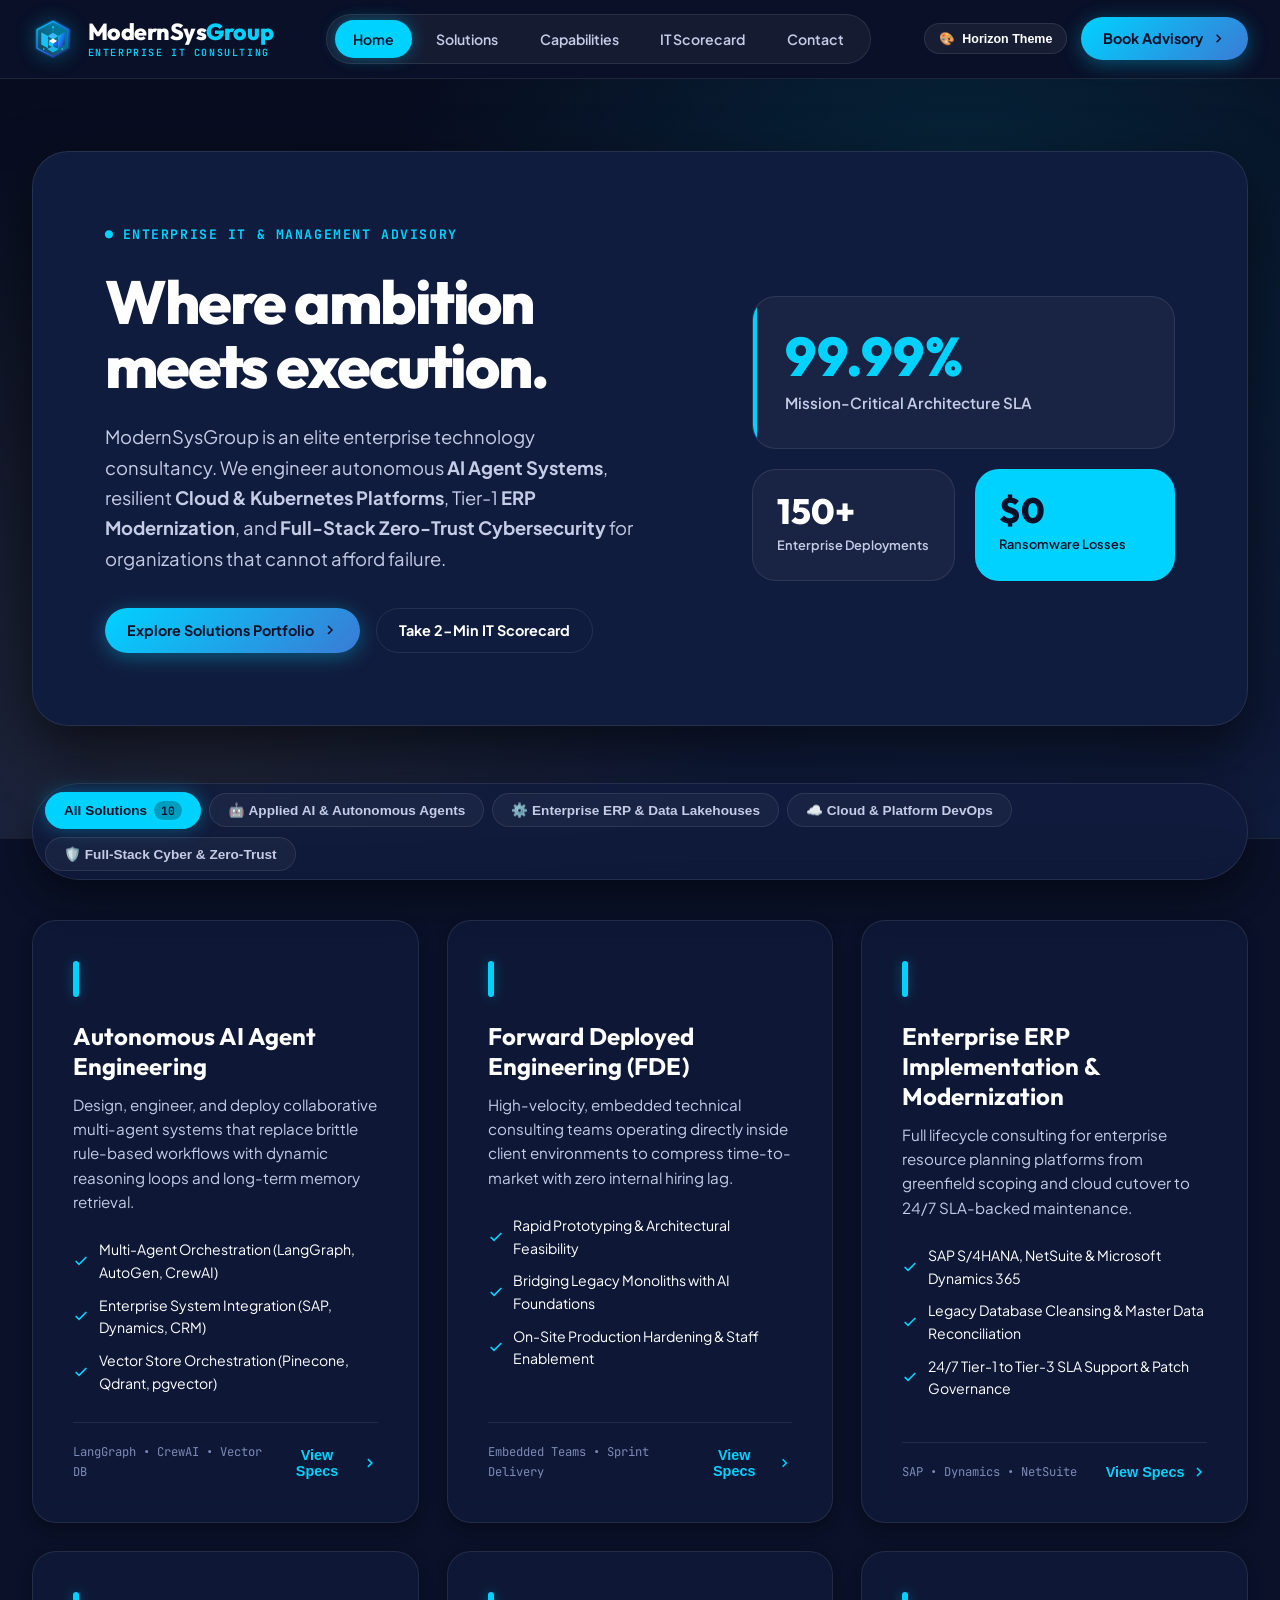
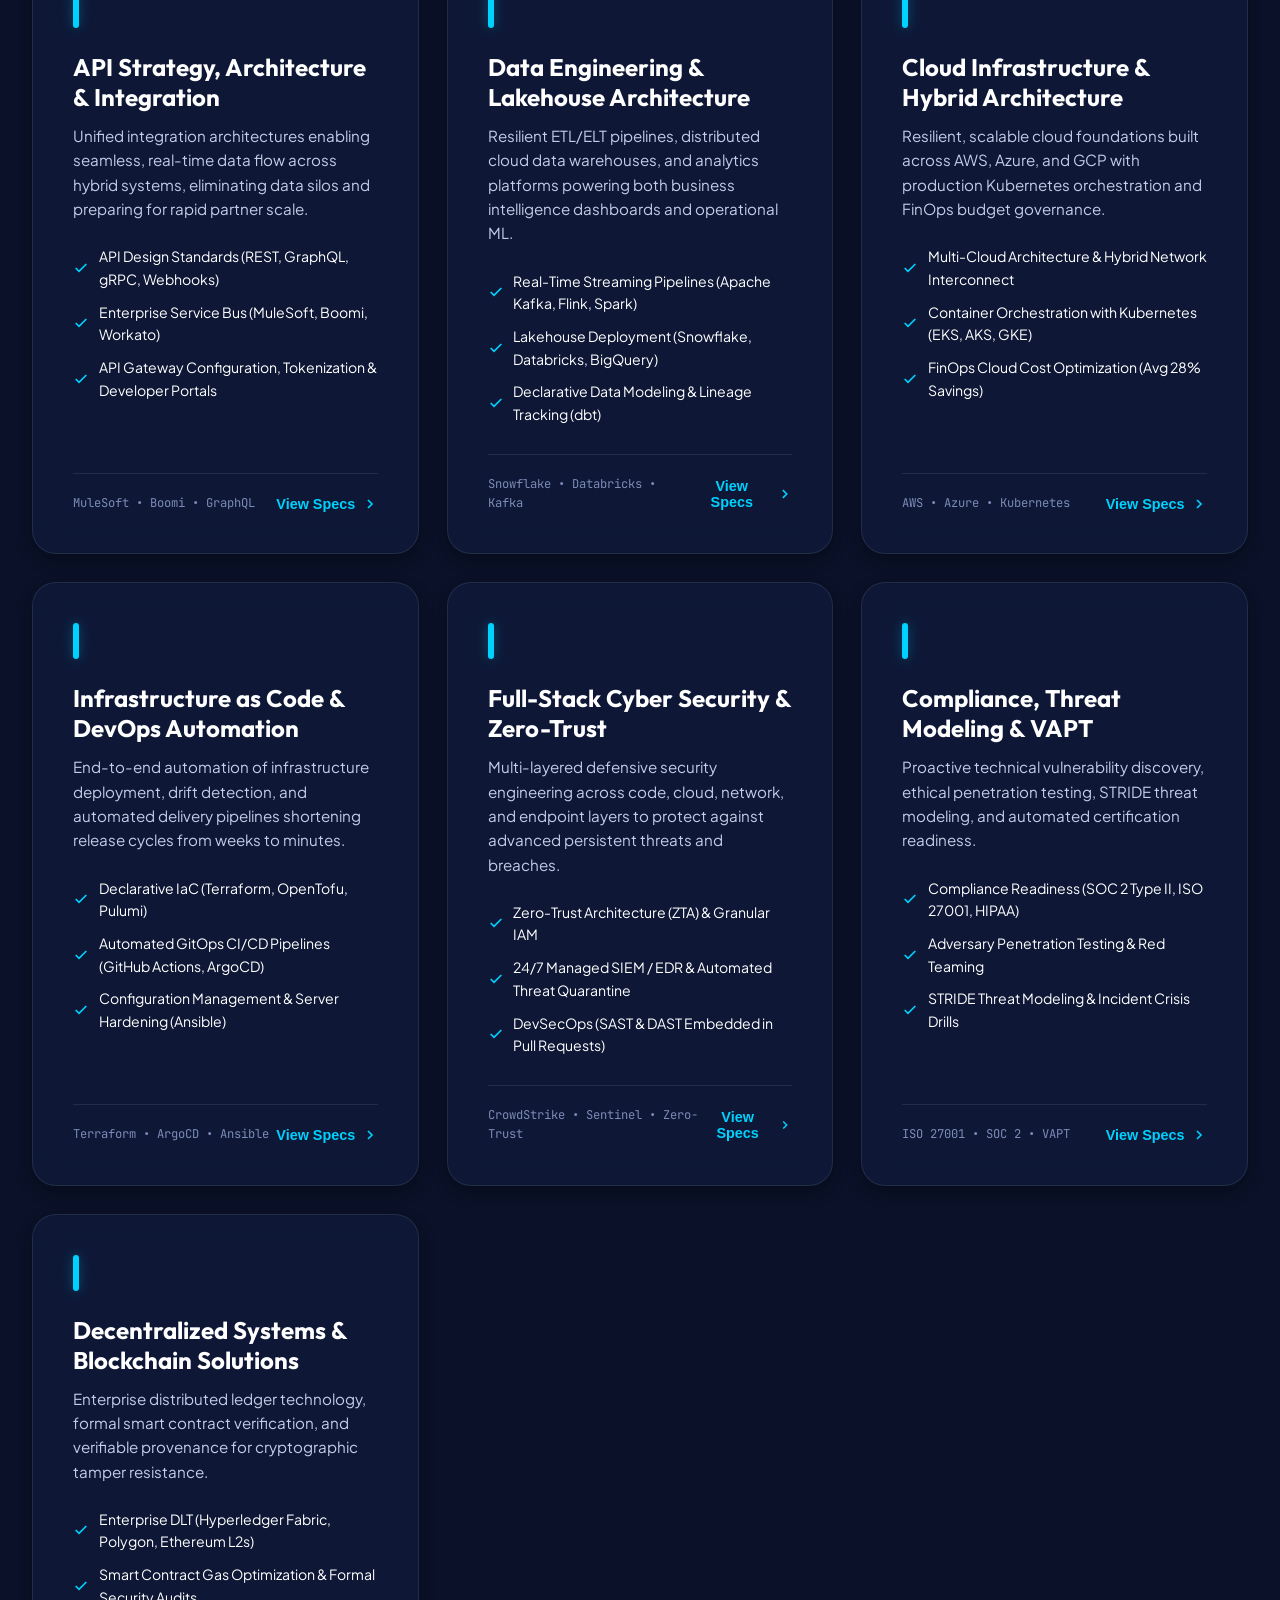
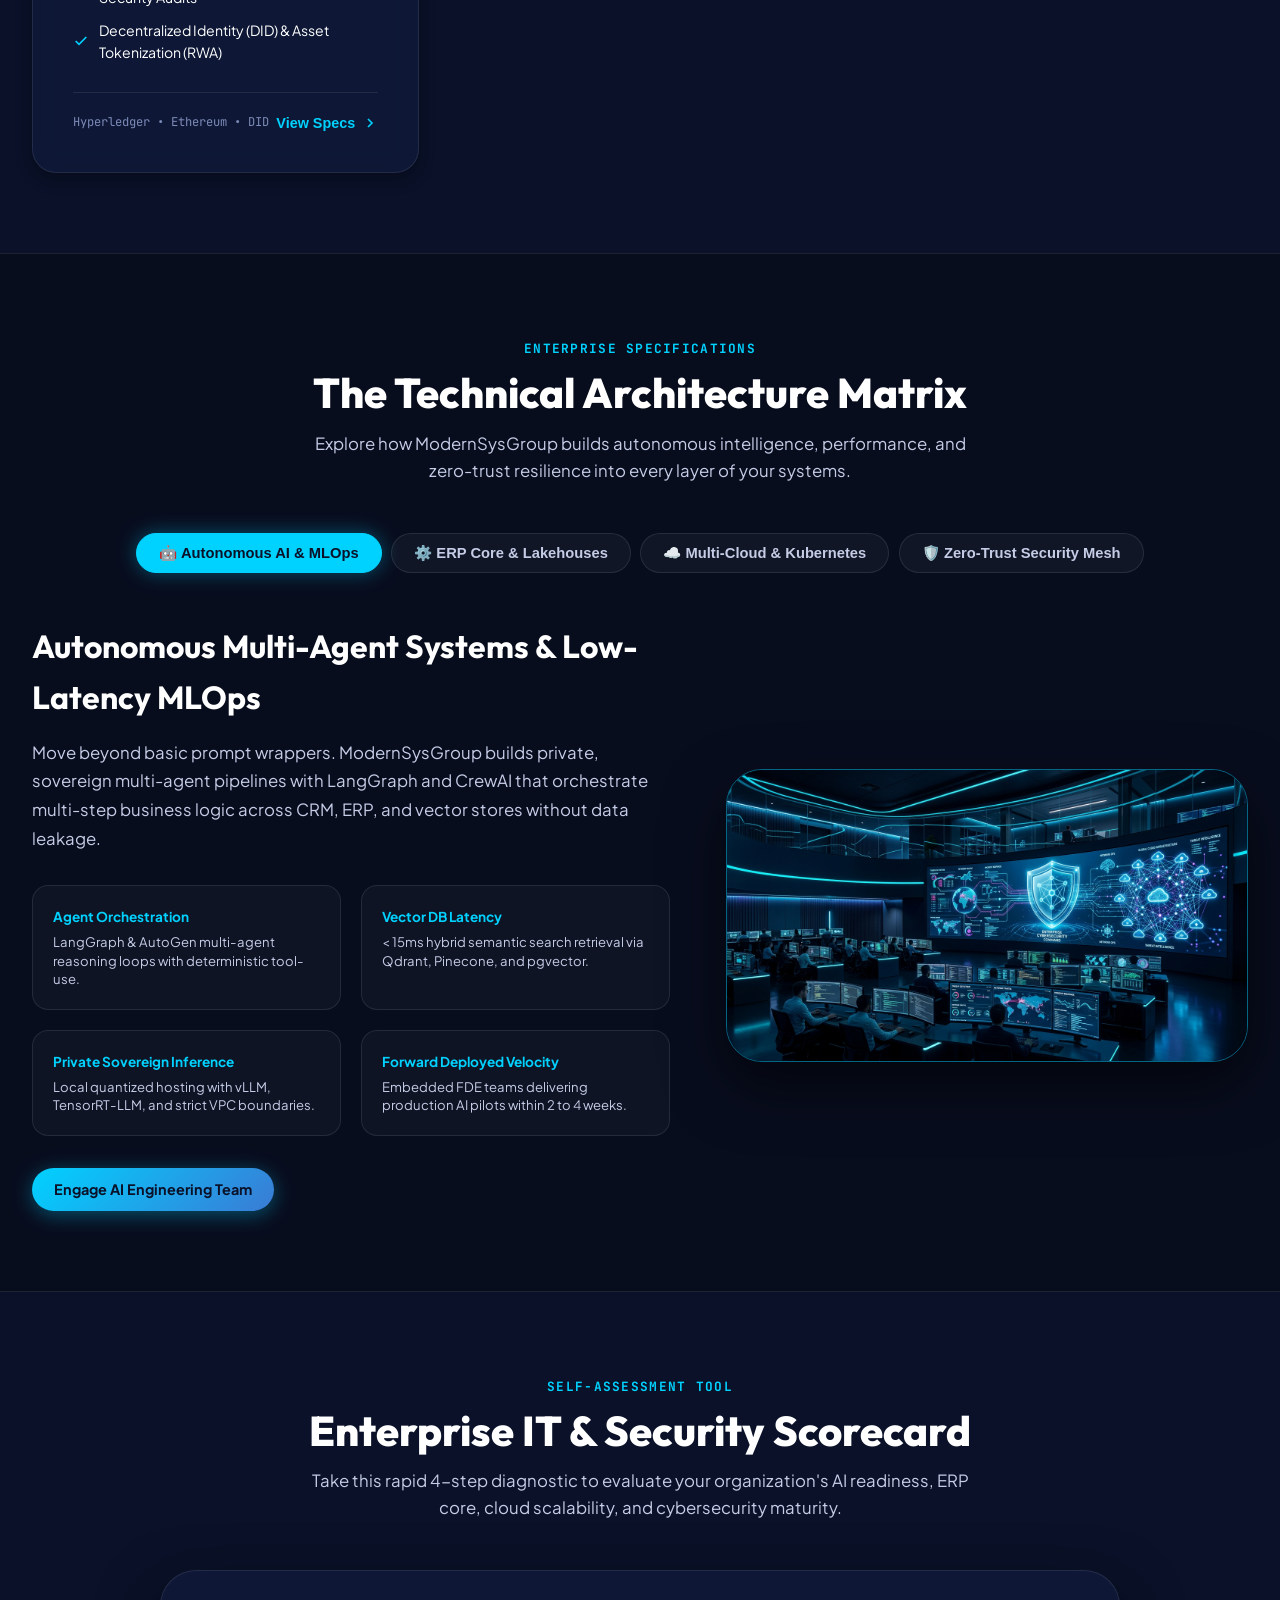
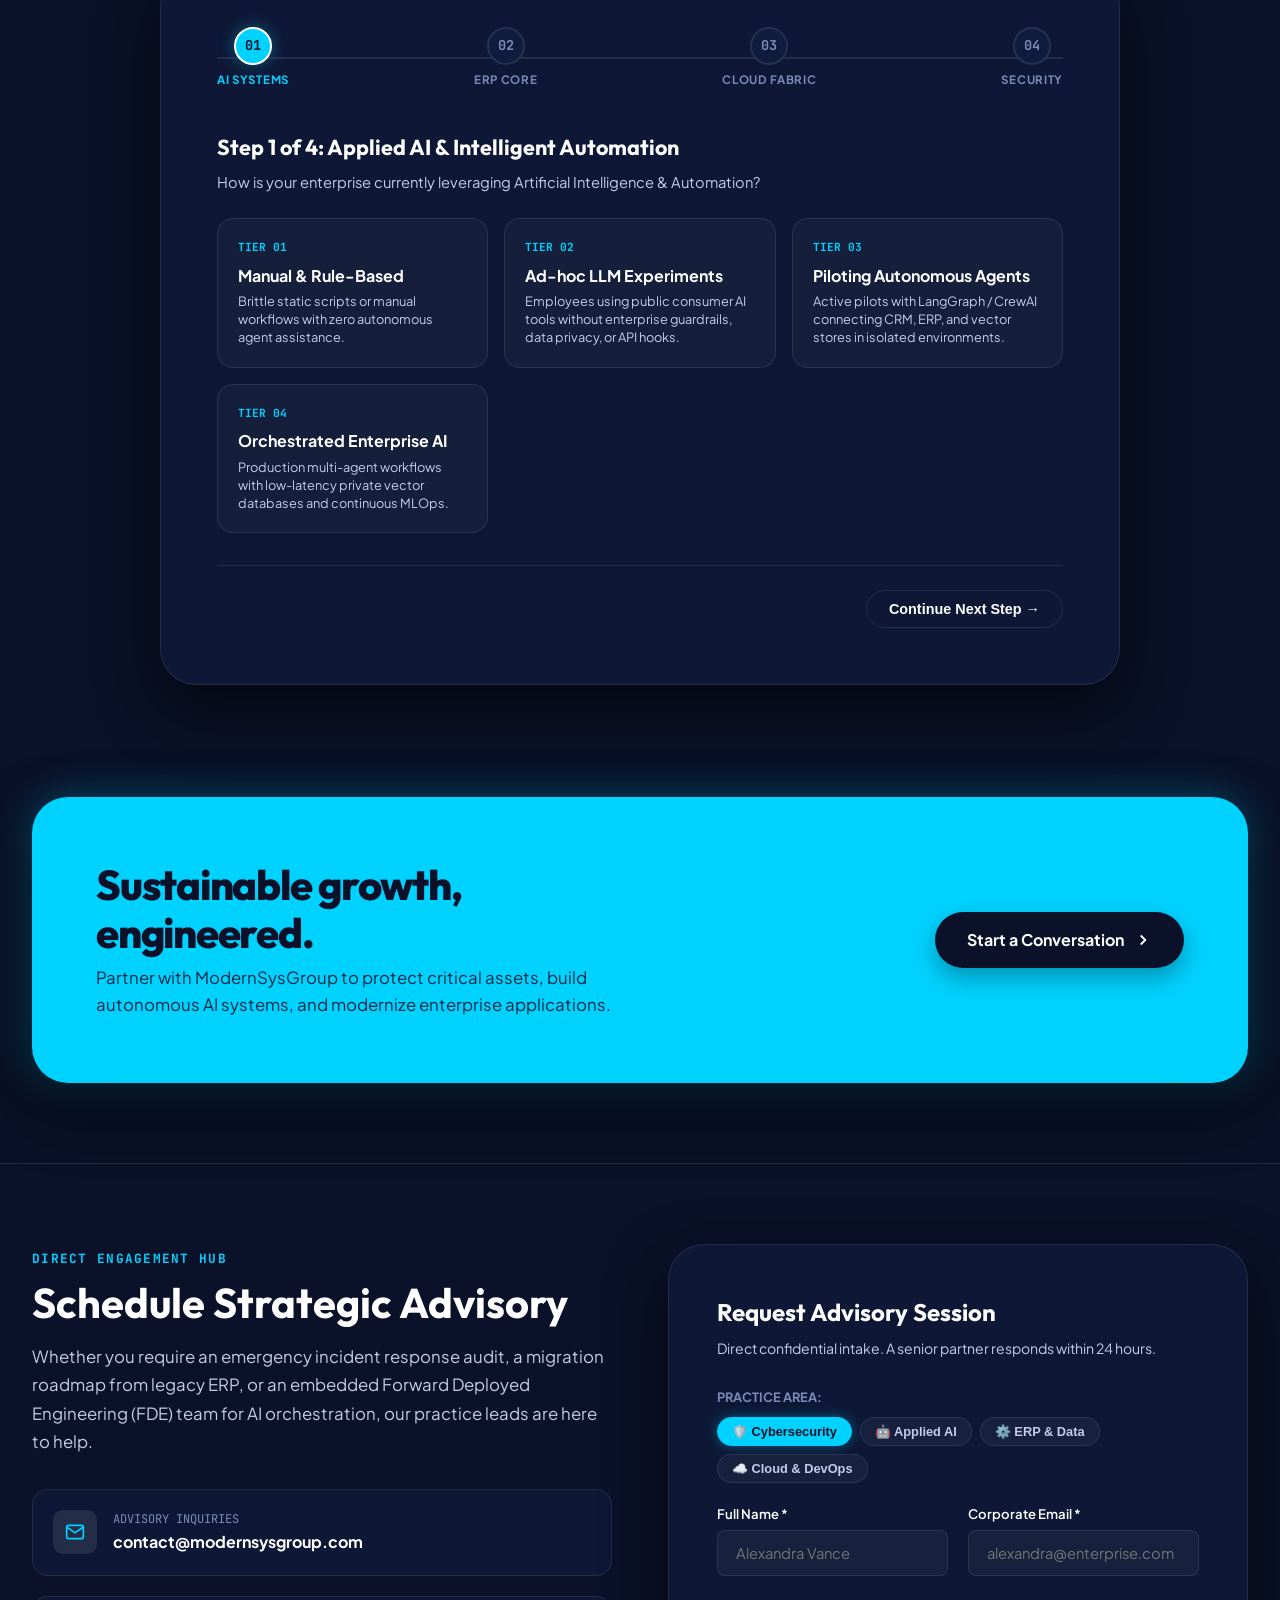
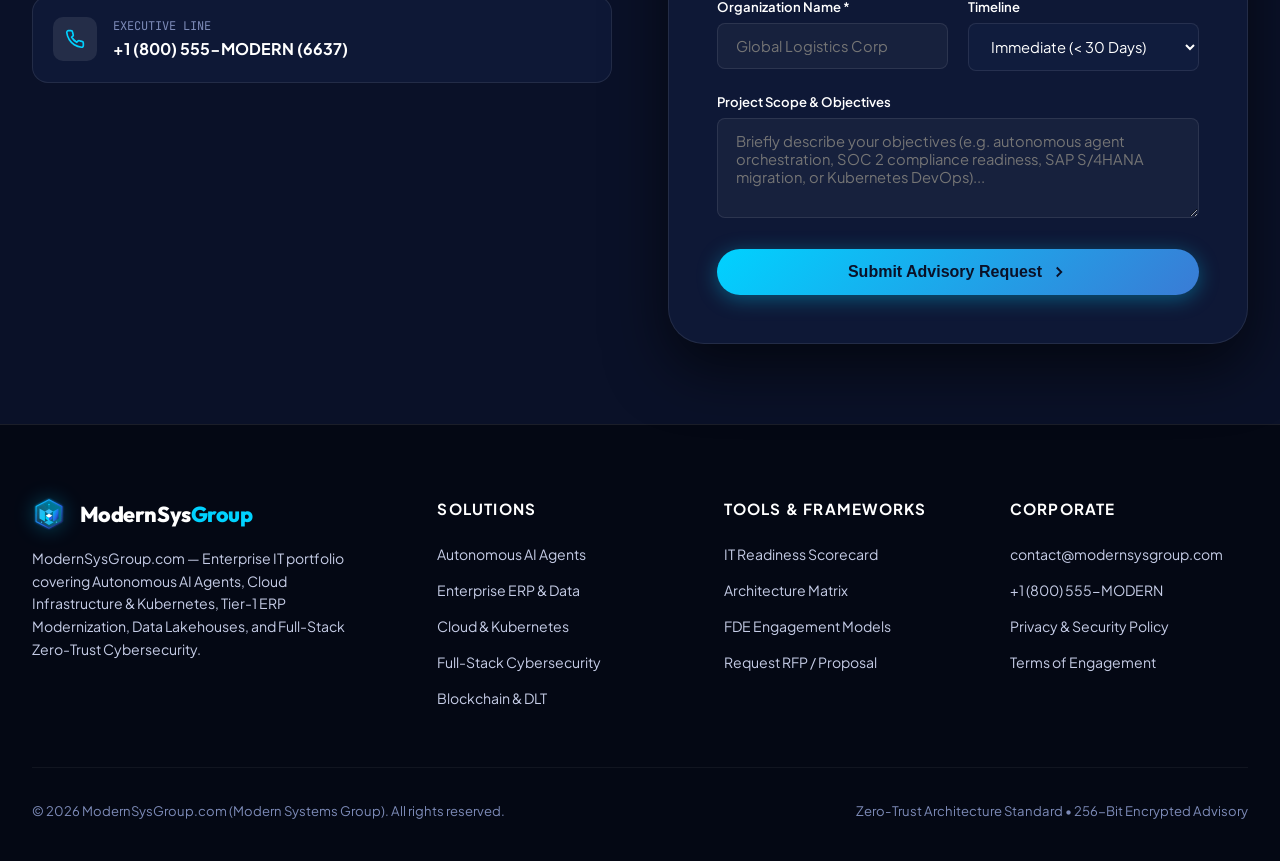
==== index.html @ 52e65351 "Initial commit: ModernSysGroup Enterprise IT Platform with Horizon & Evergreen Themes" ====
<!DOCTYPE html>
<html lang="en" data-theme="horizon">
<head>
  <meta charset="UTF-8">
  <meta name="viewport" content="width=device-width, initial-scale=1.0">
  <title>ModernSysGroup | Enterprise AI, Cloud, ERP &amp; Cybersecurity Consultancy</title>
  <meta name="description" content="ModernSysGroup.com — Enterprise IT portfolio covering Autonomous AI Agents, Cloud Infrastructure &amp; Kubernetes, Tier-1 ERP Modernization, Data Lakehouses, and Full-Stack Zero-Trust Cybersecurity.">
  <meta name="keywords" content="ModernSysGroup, Autonomous AI Agents, LangGraph, Enterprise ERP, SAP, Dynamics 365, Kubernetes, Cloud Migration, Zero-Trust Cybersecurity, SOC 2, ISO 27001, MLOps, Blockchain">

  <!-- Google Fonts: Outfit (Horizon), Plus Jakarta Sans (Evergreen / TheAIFlex), JetBrains Mono -->
  <link rel="preconnect" href="https://fonts.googleapis.com">
  <link rel="preconnect" href="https://fonts.gstatic.com" crossorigin>
  <link href="https://fonts.googleapis.com/css2?family=JetBrains+Mono:wght@400;500;600;700&family=Outfit:wght@400;500;600;700;800&family=Plus+Jakarta+Sans:wght@300;400;500;600;700;800&display=swap" rel="stylesheet">

  <!-- Stylesheet -->
  <link rel="stylesheet" href="css/style.css">

  <link rel="icon" type="image/svg+xml" href="favicon.svg" id="siteFavicon">
  <link rel="alternate icon" href="favicon.svg" id="siteFaviconAlt">

  <!-- Immediate Theme & Favicon Pre-loader (Prevents flash of mismatched theme/favicon) -->
  <script>
    (function() {
      try {
        var savedTheme = localStorage.getItem('msg_theme') || 'horizon';
        document.documentElement.setAttribute('data-theme', savedTheme);
        if (savedTheme === 'evergreen') {
          var f = document.getElementById('siteFavicon');
          var fa = document.getElementById('siteFaviconAlt');
          if (f) f.href = 'favicon-evergreen.svg';
          if (fa) fa.href = 'favicon-evergreen.svg';
        }
      } catch(e) {}
    })();
  </script>
</head>
<body>

  <!-- Sticky Header with Evergreen Floating Capsule Navigation -->
  <header class="site-header" id="siteHeader">
    <div class="container nav-container">
      
      <!-- Brand Logo (Horizon Two-Tone Signature with Cyber Shield Emblem) -->
      <a href="#home" class="brand-link" id="brandLogo" aria-label="ModernSysGroup Home">
        <img src="assets/images/logo_icon.svg" alt="ModernSysGroup Crest" width="42" height="42" class="brand-crest-svg">
        <div class="brand-text-wrap">
          <div>ModernSys<span>Group</span></div>
          <span class="brand-subline">ENTERPRISE IT CONSULTING</span>
        </div>
      </a>

      <!-- Evergreen Centered Capsule Navbar -->
      <nav class="pill-navbar" id="pillNavbar" aria-label="Main Navigation">
        <a href="#home" class="pill-nav-link active">Home</a>
        <a href="#solutions" class="pill-nav-link">Solutions</a>
        <a href="#capabilities" class="pill-nav-link">Capabilities</a>
        <a href="#scorecard" class="pill-nav-link">IT Scorecard</a>
        <a href="#consultation" class="pill-nav-link">Contact</a>
      </nav>

      <!-- Nav Actions: Theme Toggle + Pill CTA -->
      <div class="nav-actions">
        <!-- Theme Mode Switcher (Horizon <-> Evergreen) -->
        <button class="theme-switch-btn" id="themeSwitchBtn" title="Switch Theme (Horizon / Evergreen)">
          <span>🎨</span>
          <span id="themeSwitchLabel">Horizon Theme</span>
        </button>

        <a href="#consultation" class="btn-pill btn-pill-primary" id="navBookBtn">
          <span>Book Advisory</span>
          <svg width="15" height="15" viewBox="0 0 24 24" fill="none" stroke="currentColor" stroke-width="2.5"><polyline points="9 18 15 12 9 6"></polyline></svg>
        </a>

        <button class="mobile-toggle" id="mobileToggle" aria-label="Toggle Navigation">☰</button>
      </div>

    </div>
  </header>

  <main>
    <!-- HERO SECTION: Horizon Scale + Evergreen Rounded Enclosure & Split Metrics -->
    <section class="hero-wrapper" id="home">
      <div class="container">
        <div class="hero-box">
          
          <div class="hero-text-col">
            <div class="hero-descriptor">
              <span>●</span>
              <span>Enterprise IT &amp; Management Advisory</span>
            </div>

            <h1 class="hero-heading">
              Where ambition meets execution.
            </h1>

            <p class="hero-subtext">
              ModernSysGroup is an elite enterprise technology consultancy. We engineer autonomous <strong>AI Agent Systems</strong>, resilient <strong>Cloud &amp; Kubernetes Platforms</strong>, Tier-1 <strong>ERP Modernization</strong>, and <strong>Full-Stack Zero-Trust Cybersecurity</strong> for organizations that cannot afford failure.
            </p>

            <div class="hero-btn-row">
              <a href="#solutions" class="btn-pill btn-pill-primary">
                <span>Explore Solutions Portfolio</span>
                <svg width="16" height="16" viewBox="0 0 24 24" fill="none" stroke="currentColor" stroke-width="2.5"><polyline points="9 18 15 12 9 6"></polyline></svg>
              </a>
              <a href="#scorecard" class="btn-pill btn-pill-outline">
                <span>Take 2-Min IT Scorecard</span>
              </a>
            </div>
          </div>

          <!-- Evergreen Split Metrics Component -->
          <div class="hero-metrics-col">
            <div class="metric-card-lead">
              <div class="metric-val-lead">99.99%</div>
              <div class="metric-label-lead">Mission-Critical Architecture SLA</div>
            </div>
            <div class="metrics-split-row">
              <div class="metric-tile">
                <div class="metric-val-sm">150+</div>
                <div class="metric-label-sm">Enterprise Deployments</div>
              </div>
              <div class="metric-tile accent-filled">
                <div class="metric-val-sm">$0</div>
                <div class="metric-label-sm">Ransomware Losses</div>
              </div>
            </div>
          </div>

        </div>
      </div>
    </section>

    <!-- FLOATING CONTENT WRAPPER: Horizon Negative-Margin Overlap + TheAIFlex Filter -->
    <div class="container floating-content-wrap" id="solutions">
      
      <!-- TheAIFlex Adaptive Focus Filter Capsule ("Show Only What You Need") -->
      <div class="filter-bar-capsule">
        <div class="filter-pills-list" role="tablist" aria-label="Solutions Filter">
          <button class="filter-btn-pill active" data-category="all" role="tab" aria-selected="true">
            <span>All Solutions</span>
            <span class="filter-count">10</span>
          </button>
          <button class="filter-btn-pill" data-category="ai" role="tab" aria-selected="false">
            <span>🤖 Applied AI &amp; Autonomous Agents</span>
          </button>
          <button class="filter-btn-pill" data-category="enterprise" role="tab" aria-selected="false">
            <span>⚙️ Enterprise ERP &amp; Data Lakehouses</span>
          </button>
          <button class="filter-btn-pill" data-category="cloud" role="tab" aria-selected="false">
            <span>☁️ Cloud &amp; Platform DevOps</span>
          </button>
          <button class="filter-btn-pill" data-category="security" role="tab" aria-selected="false">
            <span>🛡️ Full-Stack Cyber &amp; Zero-Trust</span>
          </button>
        </div>

        <div class="filter-alert-chip" id="filterAlertChip">
          <span>Focusing On: <strong id="activeFilterCategory">Applied AI</strong></span>
          <button class="filter-reset-link" id="resetFilterLink">View All Services</button>
        </div>
      </div>

      <!-- HORIZON SERVICE CARDS (With Vertical Accent Bar Motif & Catalog Content) -->
      <div class="services-card-grid" id="servicesGrid">
        
        <!-- Service 1: Autonomous AI Agent Engineering -->
        <article class="horizon-card" data-category="ai">
          <div>
            <div class="card-vertical-bar"></div>
            <h3 class="card-title">Autonomous AI Agent Engineering</h3>
            <p class="card-desc">
              Design, engineer, and deploy collaborative multi-agent systems that replace brittle rule-based workflows with dynamic reasoning loops and long-term memory retrieval.
            </p>
            <ul class="card-feature-list">
              <li>
                <svg width="16" height="16" viewBox="0 0 24 24" fill="none" stroke="currentColor" stroke-width="2.5"><polyline points="20 6 9 17 4 12"></polyline></svg>
                Multi-Agent Orchestration (LangGraph, AutoGen, CrewAI)
              </li>
              <li>
                <svg width="16" height="16" viewBox="0 0 24 24" fill="none" stroke="currentColor" stroke-width="2.5"><polyline points="20 6 9 17 4 12"></polyline></svg>
                Enterprise System Integration (SAP, Dynamics, CRM)
              </li>
              <li>
                <svg width="16" height="16" viewBox="0 0 24 24" fill="none" stroke="currentColor" stroke-width="2.5"><polyline points="20 6 9 17 4 12"></polyline></svg>
                Vector Store Orchestration (Pinecone, Qdrant, pgvector)
              </li>
            </ul>
          </div>
          <div class="card-footer-action">
            <span style="font-family: var(--font-mono); font-size: 0.76rem; color: var(--text-dim);">LangGraph • CrewAI • Vector DB</span>
            <button class="inspect-btn" data-inspect="ai_agent">
              <span>View Specs</span>
              <svg width="16" height="16" viewBox="0 0 24 24" fill="none" stroke="currentColor" stroke-width="2.5"><polyline points="9 18 15 12 9 6"></polyline></svg>
            </button>
          </div>
        </article>

        <!-- Service 2: Forward Deployed Engineering (FDE) -->
        <article class="horizon-card" data-category="ai">
          <div>
            <div class="card-vertical-bar"></div>
            <h3 class="card-title">Forward Deployed Engineering (FDE)</h3>
            <p class="card-desc">
              High-velocity, embedded technical consulting teams operating directly inside client environments to compress time-to-market with zero internal hiring lag.
            </p>
            <ul class="card-feature-list">
              <li>
                <svg width="16" height="16" viewBox="0 0 24 24" fill="none" stroke="currentColor" stroke-width="2.5"><polyline points="20 6 9 17 4 12"></polyline></svg>
                Rapid Prototyping &amp; Architectural Feasibility
              </li>
              <li>
                <svg width="16" height="16" viewBox="0 0 24 24" fill="none" stroke="currentColor" stroke-width="2.5"><polyline points="20 6 9 17 4 12"></polyline></svg>
                Bridging Legacy Monoliths with AI Foundations
              </li>
              <li>
                <svg width="16" height="16" viewBox="0 0 24 24" fill="none" stroke="currentColor" stroke-width="2.5"><polyline points="20 6 9 17 4 12"></polyline></svg>
                On-Site Production Hardening &amp; Staff Enablement
              </li>
            </ul>
          </div>
          <div class="card-footer-action">
            <span style="font-family: var(--font-mono); font-size: 0.76rem; color: var(--text-dim);">Embedded Teams • Sprint Delivery</span>
            <button class="inspect-btn" data-inspect="ai_fde">
              <span>View Specs</span>
              <svg width="16" height="16" viewBox="0 0 24 24" fill="none" stroke="currentColor" stroke-width="2.5"><polyline points="9 18 15 12 9 6"></polyline></svg>
            </button>
          </div>
        </article>

        <!-- Service 3: Enterprise ERP Modernization -->
        <article class="horizon-card" data-category="enterprise">
          <div>
            <div class="card-vertical-bar"></div>
            <h3 class="card-title">Enterprise ERP Implementation &amp; Modernization</h3>
            <p class="card-desc">
              Full lifecycle consulting for enterprise resource planning platforms from greenfield scoping and cloud cutover to 24/7 SLA-backed maintenance.
            </p>
            <ul class="card-feature-list">
              <li>
                <svg width="16" height="16" viewBox="0 0 24 24" fill="none" stroke="currentColor" stroke-width="2.5"><polyline points="20 6 9 17 4 12"></polyline></svg>
                SAP S/4HANA, NetSuite &amp; Microsoft Dynamics 365
              </li>
              <li>
                <svg width="16" height="16" viewBox="0 0 24 24" fill="none" stroke="currentColor" stroke-width="2.5"><polyline points="20 6 9 17 4 12"></polyline></svg>
                Legacy Database Cleansing &amp; Master Data Reconciliation
              </li>
              <li>
                <svg width="16" height="16" viewBox="0 0 24 24" fill="none" stroke="currentColor" stroke-width="2.5"><polyline points="20 6 9 17 4 12"></polyline></svg>
                24/7 Tier-1 to Tier-3 SLA Support &amp; Patch Governance
              </li>
            </ul>
          </div>
          <div class="card-footer-action">
            <span style="font-family: var(--font-mono); font-size: 0.76rem; color: var(--text-dim);">SAP • Dynamics • NetSuite</span>
            <button class="inspect-btn" data-inspect="erp_modernization">
              <span>View Specs</span>
              <svg width="16" height="16" viewBox="0 0 24 24" fill="none" stroke="currentColor" stroke-width="2.5"><polyline points="9 18 15 12 9 6"></polyline></svg>
            </button>
          </div>
        </article>

        <!-- Service 4: API Strategy & iPaaS Integration -->
        <article class="horizon-card" data-category="enterprise">
          <div>
            <div class="card-vertical-bar"></div>
            <h3 class="card-title">API Strategy, Architecture &amp; Integration</h3>
            <p class="card-desc">
              Unified integration architectures enabling seamless, real-time data flow across hybrid systems, eliminating data silos and preparing for rapid partner scale.
            </p>
            <ul class="card-feature-list">
              <li>
                <svg width="16" height="16" viewBox="0 0 24 24" fill="none" stroke="currentColor" stroke-width="2.5"><polyline points="20 6 9 17 4 12"></polyline></svg>
                API Design Standards (REST, GraphQL, gRPC, Webhooks)
              </li>
              <li>
                <svg width="16" height="16" viewBox="0 0 24 24" fill="none" stroke="currentColor" stroke-width="2.5"><polyline points="20 6 9 17 4 12"></polyline></svg>
                Enterprise Service Bus (MuleSoft, Boomi, Workato)
              </li>
              <li>
                <svg width="16" height="16" viewBox="0 0 24 24" fill="none" stroke="currentColor" stroke-width="2.5"><polyline points="20 6 9 17 4 12"></polyline></svg>
                API Gateway Configuration, Tokenization &amp; Developer Portals
              </li>
            </ul>
          </div>
          <div class="card-footer-action">
            <span style="font-family: var(--font-mono); font-size: 0.76rem; color: var(--text-dim);">MuleSoft • Boomi • GraphQL</span>
            <button class="inspect-btn" data-inspect="api_integration">
              <span>View Specs</span>
              <svg width="16" height="16" viewBox="0 0 24 24" fill="none" stroke="currentColor" stroke-width="2.5"><polyline points="9 18 15 12 9 6"></polyline></svg>
            </button>
          </div>
        </article>

        <!-- Service 5: Modern Lakehouse & Data Engineering -->
        <article class="horizon-card" data-category="enterprise">
          <div>
            <div class="card-vertical-bar"></div>
            <h3 class="card-title">Data Engineering &amp; Lakehouse Architecture</h3>
            <p class="card-desc">
              Resilient ETL/ELT pipelines, distributed cloud data warehouses, and analytics platforms powering both business intelligence dashboards and operational ML.
            </p>
            <ul class="card-feature-list">
              <li>
                <svg width="16" height="16" viewBox="0 0 24 24" fill="none" stroke="currentColor" stroke-width="2.5"><polyline points="20 6 9 17 4 12"></polyline></svg>
                Real-Time Streaming Pipelines (Apache Kafka, Flink, Spark)
              </li>
              <li>
                <svg width="16" height="16" viewBox="0 0 24 24" fill="none" stroke="currentColor" stroke-width="2.5"><polyline points="20 6 9 17 4 12"></polyline></svg>
                Lakehouse Deployment (Snowflake, Databricks, BigQuery)
              </li>
              <li>
                <svg width="16" height="16" viewBox="0 0 24 24" fill="none" stroke="currentColor" stroke-width="2.5"><polyline points="20 6 9 17 4 12"></polyline></svg>
                Declarative Data Modeling &amp; Lineage Tracking (dbt)
              </li>
            </ul>
          </div>
          <div class="card-footer-action">
            <span style="font-family: var(--font-mono); font-size: 0.76rem; color: var(--text-dim);">Snowflake • Databricks • Kafka</span>
            <button class="inspect-btn" data-inspect="data_lakehouse">
              <span>View Specs</span>
              <svg width="16" height="16" viewBox="0 0 24 24" fill="none" stroke="currentColor" stroke-width="2.5"><polyline points="9 18 15 12 9 6"></polyline></svg>
            </button>
          </div>
        </article>

        <!-- Service 6: Cloud Infrastructure & Kubernetes -->
        <article class="horizon-card" data-category="cloud">
          <div>
            <div class="card-vertical-bar"></div>
            <h3 class="card-title">Cloud Infrastructure &amp; Hybrid Architecture</h3>
            <p class="card-desc">
              Resilient, scalable cloud foundations built across AWS, Azure, and GCP with production Kubernetes orchestration and FinOps budget governance.
            </p>
            <ul class="card-feature-list">
              <li>
                <svg width="16" height="16" viewBox="0 0 24 24" fill="none" stroke="currentColor" stroke-width="2.5"><polyline points="20 6 9 17 4 12"></polyline></svg>
                Multi-Cloud Architecture &amp; Hybrid Network Interconnect
              </li>
              <li>
                <svg width="16" height="16" viewBox="0 0 24 24" fill="none" stroke="currentColor" stroke-width="2.5"><polyline points="20 6 9 17 4 12"></polyline></svg>
                Container Orchestration with Kubernetes (EKS, AKS, GKE)
              </li>
              <li>
                <svg width="16" height="16" viewBox="0 0 24 24" fill="none" stroke="currentColor" stroke-width="2.5"><polyline points="20 6 9 17 4 12"></polyline></svg>
                FinOps Cloud Cost Optimization (Avg 28% Savings)
              </li>
            </ul>
          </div>
          <div class="card-footer-action">
            <span style="font-family: var(--font-mono); font-size: 0.76rem; color: var(--text-dim);">AWS • Azure • Kubernetes</span>
            <button class="inspect-btn" data-inspect="cloud_kubernetes">
              <span>View Specs</span>
              <svg width="16" height="16" viewBox="0 0 24 24" fill="none" stroke="currentColor" stroke-width="2.5"><polyline points="9 18 15 12 9 6"></polyline></svg>
            </button>
          </div>
        </article>

        <!-- Service 7: Infrastructure as Code (IaC) & DevOps -->
        <article class="horizon-card" data-category="cloud">
          <div>
            <div class="card-vertical-bar"></div>
            <h3 class="card-title">Infrastructure as Code &amp; DevOps Automation</h3>
            <p class="card-desc">
              End-to-end automation of infrastructure deployment, drift detection, and automated delivery pipelines shortening release cycles from weeks to minutes.
            </p>
            <ul class="card-feature-list">
              <li>
                <svg width="16" height="16" viewBox="0 0 24 24" fill="none" stroke="currentColor" stroke-width="2.5"><polyline points="20 6 9 17 4 12"></polyline></svg>
                Declarative IaC (Terraform, OpenTofu, Pulumi)
              </li>
              <li>
                <svg width="16" height="16" viewBox="0 0 24 24" fill="none" stroke="currentColor" stroke-width="2.5"><polyline points="20 6 9 17 4 12"></polyline></svg>
                Automated GitOps CI/CD Pipelines (GitHub Actions, ArgoCD)
              </li>
              <li>
                <svg width="16" height="16" viewBox="0 0 24 24" fill="none" stroke="currentColor" stroke-width="2.5"><polyline points="20 6 9 17 4 12"></polyline></svg>
                Configuration Management &amp; Server Hardening (Ansible)
              </li>
            </ul>
          </div>
          <div class="card-footer-action">
            <span style="font-family: var(--font-mono); font-size: 0.76rem; color: var(--text-dim);">Terraform • ArgoCD • Ansible</span>
            <button class="inspect-btn" data-inspect="devops_iac">
              <span>View Specs</span>
              <svg width="16" height="16" viewBox="0 0 24 24" fill="none" stroke="currentColor" stroke-width="2.5"><polyline points="9 18 15 12 9 6"></polyline></svg>
            </button>
          </div>
        </article>

        <!-- Service 8: Full-Stack Cybersecurity & Zero-Trust -->
        <article class="horizon-card" data-category="security">
          <div>
            <div class="card-vertical-bar"></div>
            <h3 class="card-title">Full-Stack Cyber Security &amp; Zero-Trust</h3>
            <p class="card-desc">
              Multi-layered defensive security engineering across code, cloud, network, and endpoint layers to protect against advanced persistent threats and breaches.
            </p>
            <ul class="card-feature-list">
              <li>
                <svg width="16" height="16" viewBox="0 0 24 24" fill="none" stroke="currentColor" stroke-width="2.5"><polyline points="20 6 9 17 4 12"></polyline></svg>
                Zero-Trust Architecture (ZTA) &amp; Granular IAM
              </li>
              <li>
                <svg width="16" height="16" viewBox="0 0 24 24" fill="none" stroke="currentColor" stroke-width="2.5"><polyline points="20 6 9 17 4 12"></polyline></svg>
                24/7 Managed SIEM / EDR &amp; Automated Threat Quarantine
              </li>
              <li>
                <svg width="16" height="16" viewBox="0 0 24 24" fill="none" stroke="currentColor" stroke-width="2.5"><polyline points="20 6 9 17 4 12"></polyline></svg>
                DevSecOps (SAST &amp; DAST Embedded in Pull Requests)
              </li>
            </ul>
          </div>
          <div class="card-footer-action">
            <span style="font-family: var(--font-mono); font-size: 0.76rem; color: var(--text-dim);">CrowdStrike • Sentinel • Zero-Trust</span>
            <button class="inspect-btn" data-inspect="cyber_security">
              <span>View Specs</span>
              <svg width="16" height="16" viewBox="0 0 24 24" fill="none" stroke="currentColor" stroke-width="2.5"><polyline points="9 18 15 12 9 6"></polyline></svg>
            </button>
          </div>
        </article>

        <!-- Service 9: Compliance & Threat Modeling (VAPT) -->
        <article class="horizon-card" data-category="security">
          <div>
            <div class="card-vertical-bar"></div>
            <h3 class="card-title">Compliance, Threat Modeling &amp; VAPT</h3>
            <p class="card-desc">
              Proactive technical vulnerability discovery, ethical penetration testing, STRIDE threat modeling, and automated certification readiness.
            </p>
            <ul class="card-feature-list">
              <li>
                <svg width="16" height="16" viewBox="0 0 24 24" fill="none" stroke="currentColor" stroke-width="2.5"><polyline points="20 6 9 17 4 12"></polyline></svg>
                Compliance Readiness (SOC 2 Type II, ISO 27001, HIPAA)
              </li>
              <li>
                <svg width="16" height="16" viewBox="0 0 24 24" fill="none" stroke="currentColor" stroke-width="2.5"><polyline points="20 6 9 17 4 12"></polyline></svg>
                Adversary Penetration Testing &amp; Red Teaming
              </li>
              <li>
                <svg width="16" height="16" viewBox="0 0 24 24" fill="none" stroke="currentColor" stroke-width="2.5"><polyline points="20 6 9 17 4 12"></polyline></svg>
                STRIDE Threat Modeling &amp; Incident Crisis Drills
              </li>
            </ul>
          </div>
          <div class="card-footer-action">
            <span style="font-family: var(--font-mono); font-size: 0.76rem; color: var(--text-dim);">ISO 27001 • SOC 2 • VAPT</span>
            <button class="inspect-btn" data-inspect="compliance_vapt">
              <span>View Specs</span>
              <svg width="16" height="16" viewBox="0 0 24 24" fill="none" stroke="currentColor" stroke-width="2.5"><polyline points="9 18 15 12 9 6"></polyline></svg>
            </button>
          </div>
        </article>

        <!-- Service 10: Blockchain & Decentralized Systems -->
        <article class="horizon-card" data-category="security">
          <div>
            <div class="card-vertical-bar"></div>
            <h3 class="card-title">Decentralized Systems &amp; Blockchain Solutions</h3>
            <p class="card-desc">
              Enterprise distributed ledger technology, formal smart contract verification, and verifiable provenance for cryptographic tamper resistance.
            </p>
            <ul class="card-feature-list">
              <li>
                <svg width="16" height="16" viewBox="0 0 24 24" fill="none" stroke="currentColor" stroke-width="2.5"><polyline points="20 6 9 17 4 12"></polyline></svg>
                Enterprise DLT (Hyperledger Fabric, Polygon, Ethereum L2s)
              </li>
              <li>
                <svg width="16" height="16" viewBox="0 0 24 24" fill="none" stroke="currentColor" stroke-width="2.5"><polyline points="20 6 9 17 4 12"></polyline></svg>
                Smart Contract Gas Optimization &amp; Formal Security Audits
              </li>
              <li>
                <svg width="16" height="16" viewBox="0 0 24 24" fill="none" stroke="currentColor" stroke-width="2.5"><polyline points="20 6 9 17 4 12"></polyline></svg>
                Decentralized Identity (DID) &amp; Asset Tokenization (RWA)
              </li>
            </ul>
          </div>
          <div class="card-footer-action">
            <span style="font-family: var(--font-mono); font-size: 0.76rem; color: var(--text-dim);">Hyperledger • Ethereum • DID</span>
            <button class="inspect-btn" data-inspect="blockchain_dlt">
              <span>View Specs</span>
              <svg width="16" height="16" viewBox="0 0 24 24" fill="none" stroke="currentColor" stroke-width="2.5"><polyline points="9 18 15 12 9 6"></polyline></svg>
            </button>
          </div>
        </article>

      </div>
    </div>

    <!-- CAPABILITIES MATRIX (TheAIFlex + Horizon Technical Showcase) -->
    <section class="matrix-section" id="capabilities">
      <div class="container">
        <div class="section-header-center">
          <span class="section-eyebrow">Enterprise Specifications</span>
          <h2 class="section-h2">The Technical Architecture Matrix</h2>
          <p class="section-lead">
            Explore how ModernSysGroup builds autonomous intelligence, performance, and zero-trust resilience into every layer of your systems.
          </p>
        </div>

        <div class="matrix-tabs-row" role="tablist">
          <button class="matrix-tab active" data-tab="ai" role="tab">
            <span>🤖 Autonomous AI &amp; MLOps</span>
          </button>
          <button class="matrix-tab" data-tab="enterprise" role="tab">
            <span>⚙️ ERP Core &amp; Lakehouses</span>
          </button>
          <button class="matrix-tab" data-tab="cloud" role="tab">
            <span>☁️ Multi-Cloud &amp; Kubernetes</span>
          </button>
          <button class="matrix-tab" data-tab="security" role="tab">
            <span>🛡️ Zero-Trust Security Mesh</span>
          </button>
        </div>

        <!-- Panel 1: AI -->
        <div class="matrix-panel active" id="panel-ai">
          <div>
            <h3 style="font-size:2rem; font-family:var(--font-heading); margin-bottom:1rem;">Autonomous Multi-Agent Systems &amp; Low-Latency MLOps</h3>
            <p style="color:var(--text-muted); font-size:1.05rem; line-height:1.7;">
              Move beyond basic prompt wrappers. ModernSysGroup builds private, sovereign multi-agent pipelines with LangGraph and CrewAI that orchestrate multi-step business logic across CRM, ERP, and vector stores without data leakage.
            </p>
            <div class="matrix-specs-grid">
              <div class="spec-tile">
                <h4>Agent Orchestration</h4>
                <p>LangGraph &amp; AutoGen multi-agent reasoning loops with deterministic tool-use.</p>
              </div>
              <div class="spec-tile">
                <h4>Vector DB Latency</h4>
                <p>&lt; 15ms hybrid semantic search retrieval via Qdrant, Pinecone, and pgvector.</p>
              </div>
              <div class="spec-tile">
                <h4>Private Sovereign Inference</h4>
                <p>Local quantized hosting with vLLM, TensorRT-LLM, and strict VPC boundaries.</p>
              </div>
              <div class="spec-tile">
                <h4>Forward Deployed Velocity</h4>
                <p>Embedded FDE teams delivering production AI pilots within 2 to 4 weeks.</p>
              </div>
            </div>
            <a href="#consultation" class="btn-pill btn-pill-primary" onclick="selectFormChip('ai')">Engage AI Engineering Team</a>
          </div>
          <div class="matrix-visual-box">
            <img src="assets/images/hero_enterprise_tech.jpg" alt="Autonomous AI Systems &amp; Command Center" loading="lazy">
          </div>
        </div>

        <!-- Panel 2: Enterprise -->
        <div class="matrix-panel" id="panel-enterprise">
          <div>
            <h3 style="font-size:2rem; font-family:var(--font-heading); margin-bottom:1rem;">Unified Real-Time Digital Core &amp; Modern Lakehouses</h3>
            <p style="color:var(--text-muted); font-size:1.05rem; line-height:1.7;">
              Replace legacy spreadsheet silos with a high-performance transactional core. We connect your front-office sales to back-office supply chain with real-time financial reconciliation and centralized lakehouse analytics.
            </p>
            <div class="matrix-specs-grid">
              <div class="spec-tile">
                <h4>ERP Ecosystems</h4>
                <p>SAP S/4HANA, NetSuite, Dynamics 365, and Odoo Enterprise migrations.</p>
              </div>
              <div class="spec-tile">
                <h4>Modern Lakehouse</h4>
                <p>Streaming ETL via Kafka, Flink, and Snowflake with declarative dbt models.</p>
              </div>
              <div class="spec-tile">
                <h4>Zero-Downtime Cutover</h4>
                <p>Phased migrations with parallel run validation ensuring uninterrupted trade.</p>
              </div>
              <div class="spec-tile">
                <h4>SOX &amp; IFRS Governance</h4>
                <p>Role-based separation of duties (SoD) adhering to statutory compliance.</p>
              </div>
            </div>
            <a href="#consultation" class="btn-pill btn-pill-primary" onclick="selectFormChip('enterprise')">Request ERP Assessment</a>
          </div>
          <div class="matrix-visual-box">
            <img src="assets/images/erp_business_systems.jpg" alt="Enterprise ERP Digital Core Architecture" loading="lazy">
          </div>
        </div>

        <!-- Panel 3: Cloud -->
        <div class="matrix-panel" id="panel-cloud">
          <div>
            <h3 style="font-size:2rem; font-family:var(--font-heading); margin-bottom:1rem;">Cost-Optimized Multi-Cloud Fabric &amp; Automated DevOps</h3>
            <p style="color:var(--text-muted); font-size:1.05rem; line-height:1.7;">
              Eliminate fragile on-premises hardware and runaway cloud bills. We architect resilient multi-cloud environments across AWS, Azure, and GCP with automated FinOps cost governance and GitOps delivery.
            </p>
            <div class="matrix-specs-grid">
              <div class="spec-tile">
                <h4>Availability SLA</h4>
                <p>99.99% high-availability active-active multi-region failover clusters.</p>
              </div>
              <div class="spec-tile">
                <h4>FinOps Cost Reduction</h4>
                <p>Average 28% to 40% reduction in cloud monthly spend via rightsizing.</p>
              </div>
              <div class="spec-tile">
                <h4>Deployment Velocity</h4>
                <p>Automated GitOps pipelines reducing release cycles from weeks to minutes.</p>
              </div>
              <div class="spec-tile">
                <h4>Containerized Portability</h4>
                <p>Enterprise Kubernetes architectures preventing infrastructure vendor lock-in.</p>
              </div>
            </div>
            <a href="#consultation" class="btn-pill btn-pill-primary" onclick="selectFormChip('cloud')">Request Cloud Review</a>
          </div>
          <div class="matrix-visual-box">
            <img src="assets/images/hero_enterprise_tech.jpg" alt="Cloud Infrastructure Engineering" loading="lazy">
          </div>
        </div>

        <!-- Panel 4: Security -->
        <div class="matrix-panel" id="panel-security">
          <div>
            <h3 style="font-size:2rem; font-family:var(--font-heading); margin-bottom:1rem;">Autonomous Threat Response &amp; Micro-Segmentation</h3>
            <p style="color:var(--text-muted); font-size:1.05rem; line-height:1.7;">
              Traditional firewalls can no longer contain modern threat actors. Our zero-trust model enforces continuous endpoint verification, automated lateral movement isolation, and 24/7/365 AI telemetry.
            </p>
            <div class="matrix-specs-grid">
              <div class="spec-tile">
                <h4>Mean Time to Detect (MTTD)</h4>
                <p>&lt; 4.2 minutes across all monitored cloud, API, and internal endpoints.</p>
              </div>
              <div class="spec-tile">
                <h4>Containment Speed (MTTR)</h4>
                <p>Automated host isolation and token revocation in under 12 minutes.</p>
              </div>
              <div class="spec-tile">
                <h4>Compliance Standards</h4>
                <p>Continuous mapping to ISO 27001:2022, SOC 2 Type II, and NIST CSF 2.0.</p>
              </div>
              <div class="spec-tile">
                <h4>Penetration Testing</h4>
                <p>Full-spectrum ethical adversary emulation testing digital and human vectors.</p>
              </div>
            </div>
            <a href="#consultation" class="btn-pill btn-pill-primary" onclick="selectFormChip('security')">Request Security Audit</a>
          </div>
          <div class="matrix-visual-box">
            <img src="assets/images/hero_enterprise_tech.jpg" alt="ModernSysGroup Cybersecurity Command Operations" loading="lazy">
          </div>
        </div>

      </div>
    </section>

    <!-- INTERACTIVE IT READINESS SCORECARD -->
    <section class="scorecard-section" id="scorecard">
      <div class="container">
        <div class="section-header-center">
          <span class="section-eyebrow">Self-Assessment Tool</span>
          <h2 class="section-h2">Enterprise IT &amp; Security Scorecard</h2>
          <p class="section-lead">
            Take this rapid 4-step diagnostic to evaluate your organization's AI readiness, ERP core, cloud scalability, and cybersecurity maturity.
          </p>
        </div>

        <div class="scorecard-card">
          <!-- Step Indicators -->
          <div class="scorecard-steps-header" aria-label="Assessment Progress">
            <div class="step-bubble-node active">
              <div class="bubble-indicator">01</div>
              <span class="bubble-name">AI Systems</span>
            </div>
            <div class="step-bubble-node">
              <div class="bubble-indicator">02</div>
              <span class="bubble-name">ERP Core</span>
            </div>
            <div class="step-bubble-node">
              <div class="bubble-indicator">03</div>
              <span class="bubble-name">Cloud Fabric</span>
            </div>
            <div class="step-bubble-node">
              <div class="bubble-indicator">04</div>
              <span class="bubble-name">Security</span>
            </div>
          </div>

          <!-- Dynamic Questions Box -->
          <div id="quizQuestionsBox">
            <h3 style="font-size:1.35rem; font-family:var(--font-heading); margin-bottom:0.4rem;" id="quizStepTitle">Step 1 of 4</h3>
            <p style="color:var(--text-muted); font-size:0.92rem;" id="quizStepDesc">Classification description</p>

            <div class="quiz-options-grid" id="quizOptionsGrid">
              <!-- Rendered dynamically by app.js -->
            </div>

            <div style="display:flex; justify-content:space-between; align-items:center; border-top:1px solid var(--border-light); padding-top:1.5rem;">
              <button class="btn-pill btn-pill-outline" id="quizPrevBtn" style="visibility:hidden;">← Previous Step</button>
              <button class="btn-pill btn-pill-outline" id="quizNextBtn" disabled>Continue Next Step →</button>
            </div>
          </div>

          <!-- Score Result Display -->
          <div class="score-result-card" id="scoreResultCard">
            <div class="score-dial">
              <div class="score-dial-inner">
                <span class="score-big-num" id="scoreBigNumber">0</span>
                <span style="font-size:0.7rem; color:var(--text-dim); text-transform:uppercase;">Score</span>
              </div>
            </div>

            <h3 style="font-size:1.7rem; font-family:var(--font-heading); margin-bottom:0.75rem;" id="scoreTierTitle">Assessment Complete</h3>
            <p style="color:var(--text-muted); font-size:0.95rem; max-width:560px; margin:0 auto;">
              Based on your answers, our advisory team recommends prioritizing the following key roadmap initiatives:
            </p>

            <div class="recommendations-box">
              <h4 style="font-weight:700;">Priority Strategic Deliverables:</h4>
              <ul id="scoreRecList">
                <!-- Rendered dynamically -->
              </ul>
            </div>

            <div style="display:flex; gap:1rem; justify-content:center; flex-wrap:wrap;">
              <a href="#consultation" class="btn-pill btn-pill-primary">
                <span>Book Full Architecture Audit with this Score</span>
                <svg width="16" height="16" viewBox="0 0 24 24" fill="none" stroke="currentColor" stroke-width="2.5"><polyline points="9 18 15 12 9 6"></polyline></svg>
              </a>
              <button class="btn-pill btn-pill-outline" id="scoreRestartBtn">↺ Retake Assessment</button>
            </div>
          </div>

        </div>
      </div>
    </section>

    <!-- EVERGREEN SIGNATURE CALL-TO-ACTION BANNER -->
    <section class="evergreen-banner-wrap">
      <div class="container">
        <div class="evergreen-cta-box">
          <div class="evergreen-cta-text">
            <h2>Sustainable growth, engineered.</h2>
            <p>
              Partner with ModernSysGroup to protect critical assets, build autonomous AI systems, and modernize enterprise applications.
            </p>
          </div>
          <div>
            <a href="#consultation" class="btn-cta-dark">
              <span>Start a Conversation</span>
              <svg width="18" height="18" viewBox="0 0 24 24" fill="none" stroke="currentColor" stroke-width="2.5"><polyline points="9 18 15 12 9 6"></polyline></svg>
            </a>
          </div>
        </div>
      </div>
    </section>

    <!-- CONSULTATION & EXECUTIVE ENGAGEMENT HUB -->
    <section class="consultation-wrap" id="consultation">
      <div class="container" style="display:grid; grid-template-columns: repeat(auto-fit, minmax(360px, 1fr)); gap:3.5rem; align-items:flex-start;">
        <div>
          <span class="section-eyebrow">Direct Engagement Hub</span>
          <h2 style="font-family:var(--font-heading); font-size:2.6rem; line-height:1.15; margin-bottom:1rem;">
            Schedule Strategic Advisory
          </h2>
          <p style="color:var(--text-muted); font-size:1.05rem; line-height:1.7; margin-bottom:2rem;">
            Whether you require an emergency incident response audit, a migration roadmap from legacy ERP, or an embedded Forward Deployed Engineering (FDE) team for AI orchestration, our practice leads are here to help.
          </p>

          <div style="display:flex; flex-direction:column; gap:1.25rem;">
            <div style="display:flex; align-items:center; gap:1rem; padding:1.25rem; background:var(--bg-card); border-radius:var(--radius-md); border:1px solid var(--border-light);">
              <div style="width:44px; height:44px; border-radius:10px; background:var(--border-light); display:flex; align-items:center; justify-content:center; color:var(--accent);">
                <svg width="20" height="20" viewBox="0 0 24 24" fill="none" stroke="currentColor" stroke-width="2"><path d="M4 4h16c1.1 0 2 .9 2 2v12c0 1.1-.9 2-2 2H4c-1.1 0-2-.9-2-2V6c0-1.1.9-2 2-2z"></path><polyline points="22,6 12,13 2,6"></polyline></svg>
              </div>
              <div>
                <div style="font-size:0.75rem; text-transform:uppercase; color:var(--text-dim); font-family:var(--font-mono);">Advisory Inquiries</div>
                <a href="mailto:contact@modernsysgroup.com" style="color:#fff; font-weight:700; text-decoration:none;">contact@modernsysgroup.com</a>
              </div>
            </div>

            <div style="display:flex; align-items:center; gap:1rem; padding:1.25rem; background:var(--bg-card); border-radius:var(--radius-md); border:1px solid var(--border-light);">
              <div style="width:44px; height:44px; border-radius:10px; background:var(--border-light); display:flex; align-items:center; justify-content:center; color:var(--accent);">
                <svg width="20" height="20" viewBox="0 0 24 24" fill="none" stroke="currentColor" stroke-width="2"><path d="M22 16.92v3a2 2 0 0 1-2.18 2 19.79 19.79 0 0 1-8.63-3.07 19.5 19.5 0 0 1-6-6 19.79 19.79 0 0 1-3.07-8.67A2 2 0 0 1 4.11 2h3a2 2 0 0 1 2 1.72 12.84 12.84 0 0 0 .7 2.81 2 2 0 0 1-.45 2.11L8.09 9.91a16 16 0 0 0 6 6l1.27-1.27a2 2 0 0 1 2.11-.45 12.84 12.84 0 0 0 2.81.7A2 2 0 0 1 22 16.92z"></path></svg>
              </div>
              <div>
                <div style="font-size:0.75rem; text-transform:uppercase; color:var(--text-dim); font-family:var(--font-mono);">Executive Line</div>
                <a href="tel:+18005556637" style="color:#fff; font-weight:700; text-decoration:none;">+1 (800) 555-MODERN (6637)</a>
              </div>
            </div>
          </div>
        </div>

        <!-- Consultation Form Box -->
        <div class="consult-form-box">
          <h3 style="font-size:1.5rem; font-family:var(--font-heading); margin-bottom:0.35rem;">Request Advisory Session</h3>
          <p style="color:var(--text-muted); font-size:0.88rem; margin-bottom:1.5rem;">Direct confidential intake. A senior partner responds within 24 hours.</p>

          <form id="consultationForm">
            <div style="margin-bottom:1.25rem;">
              <label style="font-size:0.8rem; font-weight:700; text-transform:uppercase; color:var(--text-dim);">Practice Area:</label>
              <div class="service-chips-row">
                <button type="button" class="service-select-chip active" data-value="security">🛡️ Cybersecurity</button>
                <button type="button" class="service-select-chip" data-value="ai">🤖 Applied AI</button>
                <button type="button" class="service-select-chip" data-value="enterprise">⚙️ ERP &amp; Data</button>
                <button type="button" class="service-select-chip" data-value="cloud">☁️ Cloud &amp; DevOps</button>
              </div>
              <input type="hidden" id="selectedServiceInput" value="security">
            </div>

            <div class="form-grid-row">
              <div>
                <label style="display:block; font-size:0.82rem; font-weight:600; margin-bottom:0.4rem;">Full Name *</label>
                <input type="text" class="input-ctrl" placeholder="Alexandra Vance" required>
              </div>
              <div>
                <label style="display:block; font-size:0.82rem; font-weight:600; margin-bottom:0.4rem;">Corporate Email *</label>
                <input type="email" class="input-ctrl" placeholder="alexandra@enterprise.com" required>
              </div>
            </div>

            <div class="form-grid-row">
              <div>
                <label style="display:block; font-size:0.82rem; font-weight:600; margin-bottom:0.4rem;">Organization Name *</label>
                <input type="text" class="input-ctrl" placeholder="Global Logistics Corp" required>
              </div>
              <div>
                <label style="display:block; font-size:0.82rem; font-weight:600; margin-bottom:0.4rem;">Timeline</label>
                <select class="input-ctrl" style="background:var(--bg-secondary);">
                  <option value="immediate">Immediate (&lt; 30 Days)</option>
                  <option value="quarter">Within Next 90 Days</option>
                  <option value="budget">Upcoming Fiscal Year</option>
                </select>
              </div>
            </div>

            <div style="margin-bottom:1.5rem;">
              <label style="display:block; font-size:0.82rem; font-weight:600; margin-bottom:0.4rem;">Project Scope &amp; Objectives</label>
              <textarea class="input-ctrl" style="min-height:100px; resize:vertical;" placeholder="Briefly describe your objectives (e.g. autonomous agent orchestration, SOC 2 compliance readiness, SAP S/4HANA migration, or Kubernetes DevOps)..."></textarea>
            </div>

            <button type="submit" class="btn-pill btn-pill-primary" style="width:100%; padding:14px; font-size:1rem;" id="submitConsultationBtn">
              <span>Submit Advisory Request</span>
              <svg width="18" height="18" viewBox="0 0 24 24" fill="none" stroke="currentColor" stroke-width="2.5"><polyline points="9 18 15 12 9 6"></polyline></svg>
            </button>
          </form>
        </div>
      </div>
    </section>
  </main>

  <!-- DEEP DIVE MODAL DRAWER -->
  <div class="modal-overlay" id="modalOverlay" role="dialog" aria-modal="true">
    <div class="modal-sheet">
      <button class="modal-close" id="modalCloseBtn" aria-label="Close modal">✕</button>

      <div style="margin-bottom:1.5rem; padding-bottom:1.25rem; border-bottom:1px solid var(--border-light);">
        <span class="section-eyebrow">Enterprise Deliverable Specs</span>
        <h2 style="font-size:1.85rem; font-family:var(--font-heading); margin-top:0.4rem;" id="modalTitle">Service Specifications</h2>
        <p style="color:var(--text-muted); font-size:0.92rem; margin-top:0.5rem;" id="modalLead"></p>
      </div>

      <div style="display:flex; flex-direction:column; gap:1.5rem;">
        <div>
          <h4 style="font-size:0.85rem; font-family:var(--font-mono); color:var(--accent); text-transform:uppercase; margin-bottom:0.4rem;">Regulatory Frameworks &amp; Compliance</h4>
          <p style="font-size:0.88rem; color:#fff; font-family:var(--font-mono);" id="modalStandards"></p>
        </div>

        <div>
          <h4 style="font-size:0.85rem; font-family:var(--font-mono); color:var(--accent); text-transform:uppercase; margin-bottom:0.75rem;">Core Deliverables &amp; Artifacts</h4>
          <div style="display:grid; grid-template-columns:repeat(auto-fit, minmax(260px, 1fr)); gap:1rem;" id="modalDeliverablesGrid"></div>
        </div>

        <div style="background:rgba(255,255,255,0.03); padding:1rem 1.25rem; border-radius:var(--radius-md); border:1px solid var(--border-light);">
          <h4 style="font-size:0.85rem; font-family:var(--font-mono); color:var(--accent); text-transform:uppercase; margin-bottom:0.3rem;">Typical Timeline</h4>
          <p style="font-size:0.85rem; color:var(--text-muted); margin:0;" id="modalTimeline"></p>
        </div>

        <div>
          <h4 style="font-size:0.85rem; font-family:var(--font-mono); color:var(--accent); text-transform:uppercase; margin-bottom:0.3rem;">Supported Enterprise Tech Stacks</h4>
          <p style="font-size:0.85rem; color:var(--text-dim); font-family:var(--font-mono); margin:0;" id="modalStack"></p>
        </div>

        <div style="margin-top:0.5rem;">
          <button class="btn-pill btn-pill-primary" style="width:100%;" id="modalBookBtn">
            <span>Request Advisory for this Service →</span>
          </button>
        </div>
      </div>
    </div>
  </div>

  <!-- Toast Notification Banner -->
  <div class="toast-banner" id="toastBanner" role="alert">
    <div style="color:var(--accent-trust); font-size:1.4rem; font-weight:800;">✓</div>
    <div>
      <h4 style="font-size:0.9rem; font-weight:700; color:#fff;">Advisory Request Submitted</h4>
      <p style="font-size:0.78rem; color:var(--text-muted); margin:0;">Reference ID: MSG-2026-CONFIRM. A principal partner will connect with you.</p>
    </div>
  </div>

  <!-- SITE FOOTER -->
  <footer class="site-footer">
    <div class="container">
      <div class="footer-grid">
        <div>
          <a href="#home" class="brand-link" style="font-size:1.35rem;">
            <img src="assets/images/logo_icon.svg" alt="ModernSysGroup Crest" width="34" height="34" class="brand-crest-svg" style="width:34px; height:34px;">
            <div>ModernSys<span>Group</span></div>
          </a>
          <p style="color:var(--text-muted); font-size:0.88rem; line-height:1.6; margin-top:1rem; max-width:320px;">
            ModernSysGroup.com — Enterprise IT portfolio covering Autonomous AI Agents, Cloud Infrastructure &amp; Kubernetes, Tier-1 ERP Modernization, Data Lakehouses, and Full-Stack Zero-Trust Cybersecurity.
          </p>

        </div>

        <div class="footer-col">
          <h4>Solutions</h4>
          <ul>
            <li><a href="#solutions" onclick="applyFilter('ai')">Autonomous AI Agents</a></li>
            <li><a href="#solutions" onclick="applyFilter('enterprise')">Enterprise ERP &amp; Data</a></li>
            <li><a href="#solutions" onclick="applyFilter('cloud')">Cloud &amp; Kubernetes</a></li>
            <li><a href="#solutions" onclick="applyFilter('security')">Full-Stack Cybersecurity</a></li>
            <li><a href="#solutions" onclick="applyFilter('security')">Blockchain &amp; DLT</a></li>
          </ul>
        </div>

        <div class="footer-col">
          <h4>Tools &amp; Frameworks</h4>
          <ul>
            <li><a href="#scorecard">IT Readiness Scorecard</a></li>
            <li><a href="#capabilities">Architecture Matrix</a></li>
            <li><a href="#consultation">FDE Engagement Models</a></li>
            <li><a href="#consultation">Request RFP / Proposal</a></li>
          </ul>
        </div>

        <div class="footer-col">
          <h4>Corporate</h4>
          <ul>
            <li><a href="mailto:contact@modernsysgroup.com">contact@modernsysgroup.com</a></li>
            <li><a href="tel:+18005556637">+1 (800) 555-MODERN</a></li>
            <li><a href="#">Privacy &amp; Security Policy</a></li>
            <li><a href="#">Terms of Engagement</a></li>
          </ul>
        </div>
      </div>

      <div style="border-top:1px solid rgba(255,255,255,0.05); padding-top:2rem; display:flex; justify-content:space-between; flex-wrap:wrap; gap:1rem; font-size:0.82rem; color:var(--text-dim);">
        <div>© 2026 ModernSysGroup.com (Modern Systems Group). All rights reserved.</div>
        <div>Zero-Trust Architecture Standard • 256-Bit Encrypted Advisory</div>
      </div>
    </div>
  </footer>

  <script src="js/app.js"></script>
</body>
</html>
---- css/style.css ----
/* ==========================================================================
   ModernSysGroup.com - Executive Theme Fusion: Horizon + Evergreen + TheAIFlex
   Blends Horizon's Navy & Bold Geometry with Evergreen's Pill UI & Emerald Trust
   ========================================================================== */

/* Theme 1: Horizon Executive (Default) */
:root, [data-theme="horizon"] {
  --bg-primary: #0a1128;
  --bg-secondary: #101c3d;
  --bg-card: rgba(16, 28, 61, 0.7);
  --bg-card-hover: rgba(22, 38, 82, 0.88);
  --bg-glass: rgba(16, 28, 61, 0.82);
  --bg-pill-nav: rgba(10, 17, 40, 0.85);
  
  --text-main: #ffffff;
  --text-muted: #c5cce6;
  --text-dim: #7d8bb8;
  
  /* Horizon Accent: Vibrant Cyber Cyan & Electric Gold/Amber */
  --accent: #00d2ff;
  --accent-secondary: #ffb020;
  --accent-glow: rgba(0, 210, 255, 0.35);
  --accent-gold-glow: rgba(255, 176, 32, 0.3);
  --accent-trust: #10b981;
  
  --border-light: rgba(255, 255, 255, 0.09);
  --border-active: rgba(0, 210, 255, 0.45);
  --border-bar: #00d2ff;
  
  --hero-bg: radial-gradient(circle at 75% 20%, rgba(0, 210, 255, 0.12) 0%, transparent 50%),
             radial-gradient(circle at 15% 80%, rgba(255, 176, 32, 0.08) 0%, transparent 45%),
             linear-gradient(180deg, #070c1e 0%, #101c3d 100%);
             
  --gradient-btn: linear-gradient(135deg, #00d2ff 0%, #3a7bd5 100%);
  --btn-text: #0a1128;
}

/* Theme 2: Evergreen Elite */
[data-theme="evergreen"] {
  --bg-primary: #071913;
  --bg-secondary: #0f3d2e;
  --bg-card: rgba(15, 61, 46, 0.65);
  --bg-card-hover: rgba(23, 77, 59, 0.88);
  --bg-glass: rgba(15, 61, 46, 0.85);
  --bg-pill-nav: rgba(7, 25, 19, 0.88);
  
  --text-main: #ffffff;
  --text-muted: #c9e4d7;
  --text-dim: #7ba896;
  
  /* Evergreen Accent: Luminous Mint & Warm Gold */
  --accent: #7ee0b0;
  --accent-secondary: #f5c84c;
  --accent-glow: rgba(126, 224, 176, 0.35);
  --accent-gold-glow: rgba(245, 200, 76, 0.3);
  --accent-trust: #7ee0b0;
  
  --border-light: rgba(255, 255, 255, 0.1);
  --border-active: rgba(126, 224, 176, 0.45);
  --border-bar: #7ee0b0;
  
  --hero-bg: radial-gradient(circle at 80% 25%, rgba(126, 224, 176, 0.14) 0%, transparent 55%),
             radial-gradient(circle at 20% 75%, rgba(245, 200, 76, 0.08) 0%, transparent 45%),
             linear-gradient(180deg, #061510 0%, #0f3d2e 100%);
             
  --gradient-btn: linear-gradient(135deg, #7ee0b0 0%, #48b884 100%);
  --btn-text: #071913;
}

/* Universal Typography & Metrics */
:root {
  --font-heading: 'Outfit', 'Plus Jakarta Sans', sans-serif;
  --font-sans: 'Plus Jakarta Sans', sans-serif;
  --font-mono: 'JetBrains Mono', monospace;
  
  --radius-sm: 8px;
  --radius-md: 16px;
  --radius-lg: 24px;
  --radius-xl: 36px;
  --radius-pill: 999px;
  
  --shadow-sm: 0 6px 16px rgba(0, 0, 0, 0.3);
  --shadow-md: 0 14px 38px rgba(0, 0, 0, 0.45);
  --shadow-lg: 0 24px 60px rgba(0, 0, 0, 0.6);
  
  --transition-fast: 0.18s cubic-bezier(0.4, 0, 0.2, 1);
  --transition-normal: 0.28s cubic-bezier(0.4, 0, 0.2, 1);
}

/* Reset & Global */
*, *::before, *::after {
  box-sizing: border-box;
  margin: 0;
  padding: 0;
}

html {
  scroll-behavior: smooth;
  font-size: 16px;
  background-color: var(--bg-primary);
  color: var(--text-main);
  font-family: var(--font-sans);
  -webkit-font-smoothing: antialiased;
}

body {
  min-height: 100vh;
  line-height: 1.6;
  background: var(--bg-primary);
  color: var(--text-main);
  overflow-x: hidden;
  transition: background-color 0.4s ease, color 0.4s ease;
  position: relative;
}

/* Subtle Matrix/Hex Grid overlay */
body::before {
  content: '';
  position: fixed;
  top: 0;
  left: 0;
  width: 100%;
  height: 100%;
  background-image: 
    radial-gradient(var(--border-light) 1px, transparent 1px);
  background-size: 32px 32px;
  pointer-events: none;
  z-index: -1;
  opacity: 0.7;
}

.container {
  width: 100%;
  max-width: 1280px;
  margin: 0 auto;
  padding: 0 2rem;
}

/* Header & Evergreen Floating Pill Navigation */
.site-header {
  position: sticky;
  top: 0;
  z-index: 1000;
  padding: 0.85rem 0;
  backdrop-filter: blur(18px);
  -webkit-backdrop-filter: blur(18px);
  background: var(--bg-pill-nav);
  border-bottom: 1px solid var(--border-light);
  transition: var(--transition-normal);
}

.nav-container {
  display: flex;
  align-items: center;
  justify-content: space-between;
  gap: 1.5rem;
}

/* Brand Logo (Horizon + Evergreen Fusion) */
.brand-link {
  display: flex;
  align-items: center;
  gap: 0.85rem;
  text-decoration: none;
  color: var(--text-main);
  font-family: var(--font-heading);
  font-size: 1.45rem;
  font-weight: 800;
  letter-spacing: -0.02em;
}

.brand-crest-svg {
  width: 42px;
  height: 42px;
  flex-shrink: 0;
  filter: drop-shadow(0 0 10px var(--accent-glow));
  transition: transform 0.3s cubic-bezier(0.34, 1.56, 0.64, 1);
}

.brand-link:hover .brand-crest-svg {
  transform: scale(1.08) rotate(3deg);
}

.brand-text-wrap {
  display: flex;
  flex-direction: column;
  line-height: 1.15;
}

.brand-subline {
  font-family: var(--font-mono);
  font-size: 0.62rem;
  letter-spacing: 0.16em;
  color: var(--text-dim);
  font-weight: 600;
  margin-top: 1px;
}

.brand-link span {
  color: var(--accent);
  transition: color 0.3s ease;
}

/* Evergreen Centered Capsule Nav */
.pill-navbar {
  display: flex;
  align-items: center;
  gap: 0.35rem;
  background: rgba(255, 255, 255, 0.05);
  border: 1px solid var(--border-light);
  border-radius: var(--radius-pill);
  padding: 5px 8px;
}

.pill-nav-link {
  text-decoration: none;
  color: var(--text-muted);
  font-size: 0.88rem;
  font-weight: 600;
  padding: 8px 18px;
  border-radius: var(--radius-pill);
  transition: var(--transition-fast);
}

.pill-nav-link:hover, .pill-nav-link.active {
  color: var(--btn-text);
  background: var(--accent);
  box-shadow: 0 0 16px var(--accent-glow);
}

/* Nav Actions (Theme Switcher + CTA) */
.nav-actions {
  display: flex;
  align-items: center;
  gap: 0.85rem;
}

.theme-switch-btn {
  background: rgba(255, 255, 255, 0.06);
  border: 1px solid var(--border-light);
  color: var(--text-main);
  padding: 7px 14px;
  border-radius: var(--radius-pill);
  font-size: 0.78rem;
  font-weight: 700;
  cursor: pointer;
  display: flex;
  align-items: center;
  gap: 0.45rem;
  transition: var(--transition-fast);
}

.theme-switch-btn:hover {
  background: rgba(255, 255, 255, 0.12);
  border-color: var(--accent);
}

.btn-pill {
  display: inline-flex;
  align-items: center;
  justify-content: center;
  gap: 0.5rem;
  padding: 10px 22px;
  border-radius: var(--radius-pill);
  font-size: 0.9rem;
  font-weight: 700;
  text-decoration: none;
  cursor: pointer;
  transition: var(--transition-fast);
  border: none;
}

.btn-pill-primary {
  background: var(--gradient-btn);
  color: var(--btn-text);
  box-shadow: 0 4px 20px var(--accent-glow);
}

.btn-pill-primary:hover {
  transform: translateY(-2px);
  box-shadow: 0 8px 28px var(--accent-glow);
}

.btn-pill-outline {
  background: transparent;
  color: var(--text-main);
  border: 1.5px solid var(--border-light);
}

.btn-pill-outline:hover {
  border-color: var(--accent);
  color: var(--accent);
  transform: translateY(-2px);
}

.mobile-toggle {
  display: none;
  background: transparent;
  border: none;
  color: #fff;
  font-size: 1.6rem;
  cursor: pointer;
}

/* HERO SECTION (Horizon Scale + Evergreen Metrics & Curved Container) */
.hero-wrapper {
  background: var(--hero-bg);
  padding: 4.5rem 0 7rem;
  position: relative;
  overflow: hidden;
  border-bottom: 1px solid var(--border-light);
  transition: background 0.4s ease;
}

.hero-box {
  background: var(--bg-secondary);
  border: 1px solid var(--border-light);
  border-radius: var(--radius-xl);
  padding: 4.5rem;
  display: flex;
  flex-wrap: wrap;
  align-items: center;
  gap: 4rem;
  position: relative;
  box-shadow: var(--shadow-lg);
  backdrop-filter: blur(12px);
}

.hero-text-col {
  flex: 1 1 520px;
  display: flex;
  flex-direction: column;
  gap: 1.6rem;
}

.hero-descriptor {
  font-size: 0.82rem;
  font-weight: 700;
  color: var(--accent);
  letter-spacing: 0.12em;
  text-transform: uppercase;
  font-family: var(--font-mono);
  display: flex;
  align-items: center;
  gap: 0.5rem;
}

.hero-heading {
  font-family: var(--font-heading);
  font-size: 3.8rem;
  line-height: 1.04;
  letter-spacing: -0.035em;
  font-weight: 800;
  color: #fff;
}

.hero-subtext {
  font-size: 1.15rem;
  line-height: 1.65;
  color: var(--text-muted);
  max-width: 540px;
}

.hero-btn-row {
  display: flex;
  flex-wrap: wrap;
  gap: 1rem;
  margin-top: 0.5rem;
}

/* Evergreen Metrics Composition (Split metric tiles) */
.hero-metrics-col {
  flex: 1 1 360px;
  display: flex;
  flex-direction: column;
  gap: 1.25rem;
}

.metric-card-lead {
  background: rgba(255, 255, 255, 0.04);
  border: 1px solid var(--border-light);
  border-radius: var(--radius-lg);
  padding: 2rem;
  position: relative;
  overflow: hidden;
}

.metric-card-lead::before {
  content: '';
  position: absolute;
  top: 0;
  left: 0;
  width: 4px;
  height: 100%;
  background: var(--accent);
}

.metric-val-lead {
  font-size: 3.4rem;
  font-weight: 800;
  font-family: var(--font-heading);
  color: var(--accent);
  line-height: 1;
}

.metric-label-lead {
  color: var(--text-muted);
  font-size: 0.95rem;
  margin-top: 0.5rem;
  font-weight: 600;
}

.metrics-split-row {
  display: flex;
  gap: 1.25rem;
}

.metric-tile {
  flex: 1;
  background: rgba(255, 255, 255, 0.04);
  border: 1px solid var(--border-light);
  border-radius: var(--radius-lg);
  padding: 1.5rem;
}

.metric-tile.accent-filled {
  background: var(--accent);
  color: var(--btn-text);
  border: none;
}

.metric-tile.accent-filled .metric-val-sm,
.metric-tile.accent-filled .metric-label-sm {
  color: var(--btn-text);
}

.metric-val-sm {
  font-size: 2.2rem;
  font-weight: 800;
  font-family: var(--font-heading);
  line-height: 1;
  color: #fff;
}

.metric-label-sm {
  font-size: 0.8rem;
  color: var(--text-muted);
  margin-top: 0.4rem;
  font-weight: 600;
}

/* HORIZON FLOATING OVERLAP & ADAPTIVE FILTER SECTION */
.floating-content-wrap {
  margin-top: -3.5rem;
  position: relative;
  z-index: 50;
}

/* TheAIFlex Smart Filter Pill Bar */
.filter-bar-capsule {
  background: var(--bg-glass);
  border: 1px solid var(--border-light);
  border-radius: var(--radius-pill);
  padding: 8px 12px;
  display: flex;
  align-items: center;
  justify-content: space-between;
  gap: 1rem;
  box-shadow: var(--shadow-md);
  margin-bottom: 2.5rem;
  backdrop-filter: blur(20px);
}

.filter-pills-list {
  display: flex;
  align-items: center;
  gap: 0.5rem;
  flex-wrap: wrap;
}

.filter-btn-pill {
  background: rgba(255, 255, 255, 0.04);
  border: 1px solid var(--border-light);
  color: var(--text-muted);
  padding: 8px 18px;
  border-radius: var(--radius-pill);
  font-size: 0.85rem;
  font-weight: 600;
  cursor: pointer;
  transition: var(--transition-fast);
  display: flex;
  align-items: center;
  gap: 0.45rem;
}

.filter-btn-pill:hover {
  background: rgba(255, 255, 255, 0.1);
  color: #fff;
}

.filter-btn-pill.active {
  background: var(--accent);
  color: var(--btn-text);
  border-color: var(--accent);
  box-shadow: 0 0 18px var(--accent-glow);
}

.filter-count {
  font-size: 0.72rem;
  padding: 2px 7px;
  border-radius: var(--radius-pill);
  background: rgba(0, 0, 0, 0.25);
  font-family: var(--font-mono);
}

.filter-alert-chip {
  display: none;
  font-size: 0.85rem;
  color: var(--text-main);
  padding: 0 1rem;
}

.filter-alert-chip.show {
  display: flex;
  align-items: center;
  gap: 0.6rem;
}

.filter-reset-link {
  background: none;
  border: none;
  color: var(--accent);
  text-decoration: underline;
  cursor: pointer;
  font-weight: 700;
  font-size: 0.85rem;
}

/* HORIZON SIGNATURE: Vertical Accent Bar Service Cards */
.services-card-grid {
  display: grid;
  grid-template-columns: repeat(auto-fit, minmax(350px, 1fr));
  gap: 1.75rem;
  margin-bottom: 5rem;
}

.horizon-card {
  background: var(--bg-card);
  border: 1px solid var(--border-light);
  border-radius: var(--radius-lg);
  padding: 2.5rem;
  box-shadow: var(--shadow-sm);
  display: flex;
  flex-direction: column;
  justify-content: space-between;
  position: relative;
  transition: var(--transition-normal);
  backdrop-filter: blur(14px);
}

.horizon-card:hover {
  transform: translateY(-8px);
  background: var(--bg-card-hover);
  border-color: var(--border-active);
  box-shadow: var(--shadow-lg), 0 0 30px var(--accent-glow);
}

/* Horizon Vertical Bar Motif */
.card-vertical-bar {
  width: 6px;
  height: 36px;
  background: var(--border-bar);
  border-radius: 3px;
  margin-bottom: 1.5rem;
  box-shadow: 0 0 12px var(--accent-glow);
  transition: height 0.3s ease, background 0.3s ease;
}

.horizon-card:hover .card-vertical-bar {
  height: 48px;
}

.card-title {
  font-family: var(--font-heading);
  font-size: 1.5rem;
  font-weight: 700;
  color: #fff;
  margin-bottom: 0.75rem;
  line-height: 1.25;
}

.card-desc {
  font-size: 0.95rem;
  color: var(--text-muted);
  line-height: 1.6;
  margin-bottom: 1.5rem;
}

.card-feature-list {
  list-style: none;
  display: flex;
  flex-direction: column;
  gap: 0.65rem;
  margin-bottom: 1.75rem;
}

.card-feature-list li {
  display: flex;
  align-items: center;
  gap: 0.6rem;
  font-size: 0.88rem;
  color: var(--text-main);
}

.card-feature-list svg {
  color: var(--accent);
  flex-shrink: 0;
}

.card-footer-action {
  border-top: 1px solid var(--border-light);
  padding-top: 1.25rem;
  display: flex;
  align-items: center;
  justify-content: space-between;
}

.inspect-btn {
  background: transparent;
  border: none;
  color: var(--accent);
  font-weight: 700;
  font-size: 0.9rem;
  display: inline-flex;
  align-items: center;
  gap: 0.4rem;
  cursor: pointer;
  transition: var(--transition-fast);
}

.inspect-btn:hover {
  transform: translateX(4px);
  color: #fff;
}

/* CAPABILITIES MATRIX (Interactive Spotlight Tabs) */
.matrix-section {
  padding: 5rem 0;
  background: rgba(0, 0, 0, 0.25);
  border-top: 1px solid var(--border-light);
  border-bottom: 1px solid var(--border-light);
}

.section-header-center {
  text-align: center;
  max-width: 680px;
  margin: 0 auto 3rem;
}

.section-eyebrow {
  display: inline-block;
  font-size: 0.8rem;
  font-weight: 700;
  letter-spacing: 0.1em;
  text-transform: uppercase;
  color: var(--accent);
  font-family: var(--font-mono);
  margin-bottom: 0.6rem;
}

.section-h2 {
  font-family: var(--font-heading);
  font-size: 2.6rem;
  font-weight: 800;
  line-height: 1.15;
  color: #fff;
  margin-bottom: 0.85rem;
}

.section-lead {
  font-size: 1.05rem;
  color: var(--text-muted);
}

/* Tabs */
.matrix-tabs-row {
  display: flex;
  justify-content: center;
  gap: 0.6rem;
  margin-bottom: 3rem;
  flex-wrap: wrap;
}

.matrix-tab {
  background: rgba(255, 255, 255, 0.04);
  border: 1px solid var(--border-light);
  color: var(--text-muted);
  padding: 10px 22px;
  border-radius: var(--radius-pill);
  font-size: 0.92rem;
  font-weight: 700;
  cursor: pointer;
  transition: var(--transition-fast);
}

.matrix-tab:hover {
  background: rgba(255, 255, 255, 0.09);
  color: #fff;
}

.matrix-tab.active {
  background: var(--accent);
  color: var(--btn-text);
  border-color: var(--accent);
  box-shadow: 0 0 20px var(--accent-glow);
}

.matrix-panel {
  display: none;
}

.matrix-panel.active {
  display: grid;
  grid-template-columns: 1.1fr 0.9fr;
  gap: 3.5rem;
  align-items: center;
  animation: fadeIn 0.35s ease;
}

@keyframes fadeIn {
  from { opacity: 0; transform: translateY(10px); }
  to { opacity: 1; transform: translateY(0); }
}

.matrix-specs-grid {
  display: grid;
  grid-template-columns: 1fr 1fr;
  gap: 1.25rem;
  margin: 2rem 0;
}

.spec-tile {
  background: rgba(255, 255, 255, 0.03);
  border: 1px solid var(--border-light);
  border-radius: var(--radius-md);
  padding: 1.25rem;
}

.spec-tile h4 {
  font-size: 0.85rem;
  font-weight: 700;
  color: var(--accent);
  margin-bottom: 0.35rem;
}

.spec-tile p {
  font-size: 0.82rem;
  color: var(--text-muted);
  line-height: 1.4;
}

.matrix-visual-box {
  border-radius: var(--radius-xl);
  overflow: hidden;
  border: 1px solid var(--border-active);
  box-shadow: var(--shadow-lg);
}

.matrix-visual-box img {
  width: 100%;
  height: 100%;
  object-fit: cover;
  display: block;
}

/* INTERACTIVE IT READINESS SCORECARD */
.scorecard-section {
  padding: 5rem 0;
  position: relative;
}

.scorecard-card {
  background: var(--bg-card);
  border: 1px solid var(--border-light);
  border-radius: var(--radius-xl);
  padding: 3.5rem;
  max-width: 960px;
  margin: 0 auto;
  box-shadow: var(--shadow-lg);
}

.scorecard-steps-header {
  display: flex;
  align-items: center;
  justify-content: space-between;
  margin-bottom: 2.5rem;
  position: relative;
}

.scorecard-steps-header::before {
  content: '';
  position: absolute;
  top: 50%;
  left: 0;
  width: 100%;
  height: 2px;
  background: var(--border-light);
  z-index: 0;
  transform: translateY(-50%);
}

.step-bubble-node {
  position: relative;
  z-index: 1;
  display: flex;
  flex-direction: column;
  align-items: center;
  gap: 0.4rem;
}

.bubble-indicator {
  width: 38px;
  height: 38px;
  border-radius: 50%;
  background: var(--bg-secondary);
  border: 2px solid var(--border-light);
  display: flex;
  align-items: center;
  justify-content: center;
  font-family: var(--font-mono);
  font-size: 0.85rem;
  font-weight: 700;
  color: var(--text-dim);
}

.step-bubble-node.active .bubble-indicator {
  background: var(--accent);
  color: var(--btn-text);
  border-color: #fff;
  box-shadow: 0 0 16px var(--accent-glow);
}

.step-bubble-node.completed .bubble-indicator {
  background: var(--accent-trust);
  color: #fff;
  border-color: var(--accent-trust);
}

.bubble-name {
  font-size: 0.72rem;
  text-transform: uppercase;
  letter-spacing: 0.06em;
  font-weight: 700;
  color: var(--text-dim);
}

.step-bubble-node.active .bubble-name {
  color: var(--accent);
}

.quiz-options-grid {
  display: grid;
  grid-template-columns: repeat(auto-fit, minmax(230px, 1fr));
  gap: 1rem;
  margin: 1.5rem 0 2rem;
}

.quiz-option-card {
  background: rgba(255, 255, 255, 0.03);
  border: 1px solid var(--border-light);
  border-radius: var(--radius-md);
  padding: 1.25rem;
  cursor: pointer;
  transition: var(--transition-fast);
}

.quiz-option-card:hover {
  background: rgba(255, 255, 255, 0.07);
  border-color: var(--border-active);
  transform: translateY(-2px);
}

.quiz-option-card.selected {
  background: rgba(0, 210, 255, 0.12);
  border-color: var(--accent);
  box-shadow: 0 0 18px var(--accent-glow);
}

[data-theme="evergreen"] .quiz-option-card.selected {
  background: rgba(126, 224, 176, 0.15);
  border-color: #7ee0b0;
}

.quiz-tier-badge {
  font-family: var(--font-mono);
  font-size: 0.7rem;
  color: var(--accent);
  text-transform: uppercase;
  display: block;
  margin-bottom: 0.35rem;
  font-weight: 700;
}

.quiz-opt-title {
  font-size: 1rem;
  font-weight: 700;
  color: #fff;
  margin-bottom: 0.3rem;
}

.quiz-opt-desc {
  font-size: 0.8rem;
  color: var(--text-muted);
  line-height: 1.4;
}

/* Scorecard Result Box */
.score-result-card {
  display: none;
  text-align: center;
  animation: fadeIn 0.4s ease;
}

.score-result-card.show {
  display: block;
}

.score-dial {
  width: 140px;
  height: 140px;
  border-radius: 50%;
  margin: 0 auto 1.5rem;
  background: conic-gradient(var(--accent) 0deg, var(--accent-secondary) 260deg, rgba(255,255,255,0.1) 260deg);
  display: flex;
  align-items: center;
  justify-content: center;
  box-shadow: 0 0 35px var(--accent-glow);
}

.score-dial-inner {
  width: 110px;
  height: 110px;
  border-radius: 50%;
  background: var(--bg-primary);
  display: flex;
  flex-direction: column;
  align-items: center;
  justify-content: center;
}

.score-big-num {
  font-size: 2.2rem;
  font-weight: 800;
  font-family: var(--font-heading);
  line-height: 1;
}

.recommendations-box {
  max-width: 620px;
  margin: 1.75rem auto 2.5rem;
  background: rgba(255, 255, 255, 0.03);
  border: 1px solid var(--border-light);
  border-radius: var(--radius-md);
  padding: 1.5rem;
  text-align: left;
}

.recommendations-box h4 {
  font-size: 0.95rem;
  color: var(--accent);
  margin-bottom: 0.75rem;
}

.recommendations-box ul {
  list-style: none;
  display: flex;
  flex-direction: column;
  gap: 0.65rem;
}

.recommendations-box li {
  font-size: 0.88rem;
  color: var(--text-muted);
  display: flex;
  align-items: flex-start;
  gap: 0.6rem;
}

.recommendations-box svg {
  color: var(--accent-trust);
  flex-shrink: 0;
  margin-top: 3px;
}

/* EVERGREEN CALL-TO-ACTION BANNER (Let's Grow Something Lasting) */
.evergreen-banner-wrap {
  padding: 2rem 0 5rem;
}

.evergreen-cta-box {
  background: var(--accent);
  color: var(--btn-text);
  border-radius: var(--radius-xl);
  padding: 4rem;
  display: flex;
  flex-wrap: wrap;
  align-items: center;
  justify-content: space-between;
  gap: 2rem;
  box-shadow: var(--shadow-lg), 0 0 40px var(--accent-glow);
}

.evergreen-cta-text h2 {
  font-family: var(--font-heading);
  font-size: 2.6rem;
  font-weight: 800;
  line-height: 1.15;
  letter-spacing: -0.03em;
  max-width: 580px;
  color: var(--btn-text);
}

.evergreen-cta-text p {
  font-size: 1.05rem;
  margin-top: 0.5rem;
  opacity: 0.88;
  max-width: 540px;
  color: var(--btn-text);
}

.btn-cta-dark {
  background: var(--bg-primary);
  color: #fff;
  padding: 15px 32px;
  border-radius: var(--radius-pill);
  font-size: 1rem;
  font-weight: 700;
  text-decoration: none;
  box-shadow: 0 10px 25px rgba(0, 0, 0, 0.3);
  transition: var(--transition-fast);
  display: inline-flex;
  align-items: center;
  gap: 0.6rem;
}

.btn-cta-dark:hover {
  transform: translateY(-3px);
  box-shadow: 0 14px 35px rgba(0, 0, 0, 0.45);
}

/* CONSULTATION & CONTACT FORM */
.consultation-wrap {
  padding: 5rem 0;
  border-top: 1px solid var(--border-light);
}

.consult-form-box {
  background: var(--bg-card);
  border: 1px solid var(--border-light);
  border-radius: var(--radius-xl);
  padding: 3rem;
  box-shadow: var(--shadow-lg);
}

.form-grid-row {
  display: grid;
  grid-template-columns: 1fr 1fr;
  gap: 1.25rem;
  margin-bottom: 1.25rem;
}

.input-ctrl {
  width: 100%;
  padding: 0.8rem 1.1rem;
  border-radius: var(--radius-sm);
  background: rgba(255, 255, 255, 0.04);
  border: 1px solid var(--border-light);
  color: #fff;
  font-family: var(--font-sans);
  font-size: 0.92rem;
  transition: var(--transition-fast);
}

.input-ctrl:focus {
  outline: none;
  border-color: var(--accent);
  background: rgba(255, 255, 255, 0.08);
  box-shadow: 0 0 16px var(--accent-glow);
}

.service-chips-row {
  display: flex;
  flex-wrap: wrap;
  gap: 0.5rem;
  margin: 0.5rem 0 1.25rem;
}

.service-select-chip {
  padding: 6px 14px;
  border-radius: var(--radius-pill);
  font-size: 0.8rem;
  font-weight: 700;
  border: 1px solid var(--border-light);
  background: rgba(255, 255, 255, 0.04);
  color: var(--text-muted);
  cursor: pointer;
  transition: var(--transition-fast);
}

.service-select-chip:hover {
  border-color: var(--accent);
  color: #fff;
}

.service-select-chip.active {
  background: var(--accent);
  color: var(--btn-text);
  border-color: var(--accent);
  box-shadow: 0 0 12px var(--accent-glow);
}

/* Deep Dive Modal */
.modal-overlay {
  position: fixed;
  top: 0;
  left: 0;
  width: 100%;
  height: 100%;
  background: rgba(0, 0, 0, 0.8);
  backdrop-filter: blur(12px);
  z-index: 2000;
  display: none;
  align-items: center;
  justify-content: center;
  padding: 1.5rem;
}

.modal-overlay.active {
  display: flex;
}

.modal-sheet {
  background: var(--bg-secondary);
  border: 1px solid var(--border-active);
  border-radius: var(--radius-xl);
  max-width: 800px;
  width: 100%;
  max-height: 90vh;
  overflow-y: auto;
  padding: 2.5rem;
  position: relative;
  box-shadow: var(--shadow-lg), 0 0 50px var(--accent-glow);
  animation: modalIn 0.3s cubic-bezier(0.16, 1, 0.3, 1);
}

@keyframes modalIn {
  from { opacity: 0; transform: scale(0.94); }
  to { opacity: 1; transform: scale(1); }
}

.modal-close {
  position: absolute;
  top: 1.5rem;
  right: 1.5rem;
  background: rgba(255, 255, 255, 0.06);
  border: 1px solid var(--border-light);
  color: #fff;
  width: 36px;
  height: 36px;
  border-radius: 50%;
  cursor: pointer;
  display: flex;
  align-items: center;
  justify-content: center;
  font-size: 1.2rem;
}

/* Toast */
.toast-banner {
  position: fixed;
  bottom: 2rem;
  right: 2rem;
  background: var(--bg-secondary);
  border: 1.5px solid var(--accent-trust);
  box-shadow: var(--shadow-lg);
  border-radius: var(--radius-md);
  padding: 1rem 1.5rem;
  display: none;
  align-items: center;
  gap: 1rem;
  z-index: 3000;
  animation: toastIn 0.35s ease;
}

.toast-banner.show {
  display: flex;
}

@keyframes toastIn {
  from { opacity: 0; transform: translateY(15px); }
  to { opacity: 1; transform: translateY(0); }
}

/* Site Footer */
.site-footer {
  background: #040814;
  border-top: 1px solid var(--border-light);
  padding: 4.5rem 0 2.5rem;
}

.footer-grid {
  display: grid;
  grid-template-columns: 1.5fr 1fr 1fr 1fr;
  gap: 3rem;
  margin-bottom: 3.5rem;
}

.footer-col h4 {
  font-size: 0.95rem;
  font-weight: 700;
  color: #fff;
  text-transform: uppercase;
  letter-spacing: 0.08em;
  margin-bottom: 1.25rem;
}

.footer-col ul {
  list-style: none;
  display: flex;
  flex-direction: column;
  gap: 0.65rem;
}

.footer-col a {
  color: var(--text-muted);
  text-decoration: none;
  font-size: 0.88rem;
  transition: var(--transition-fast);
}

.footer-col a:hover {
  color: var(--accent);
  transform: translateX(4px);
  display: inline-block;
}

/* Responsive */
@media (max-width: 1024px) {
  .hero-box {
    padding: 3rem;
    gap: 3rem;
  }
  .matrix-panel.active {
    grid-template-columns: 1fr;
  }
  .footer-grid {
    grid-template-columns: 1fr 1fr;
  }
}

@media (max-width: 768px) {
  .pill-navbar {
    display: none;
  }
  .pill-navbar.mobile-active {
    display: flex;
    flex-direction: column;
    position: absolute;
    top: 70px;
    left: 1rem;
    right: 1rem;
    background: var(--bg-secondary);
    border-radius: var(--radius-lg);
    padding: 1rem;
  }
  .mobile-toggle {
    display: block;
  }
  .hero-heading {
    font-size: 2.6rem;
  }
  .hero-box {
    padding: 2rem 1.5rem;
  }
  .form-grid-row {
    grid-template-columns: 1fr;
  }
  .footer-grid {
    grid-template-columns: 1fr;
  }
}
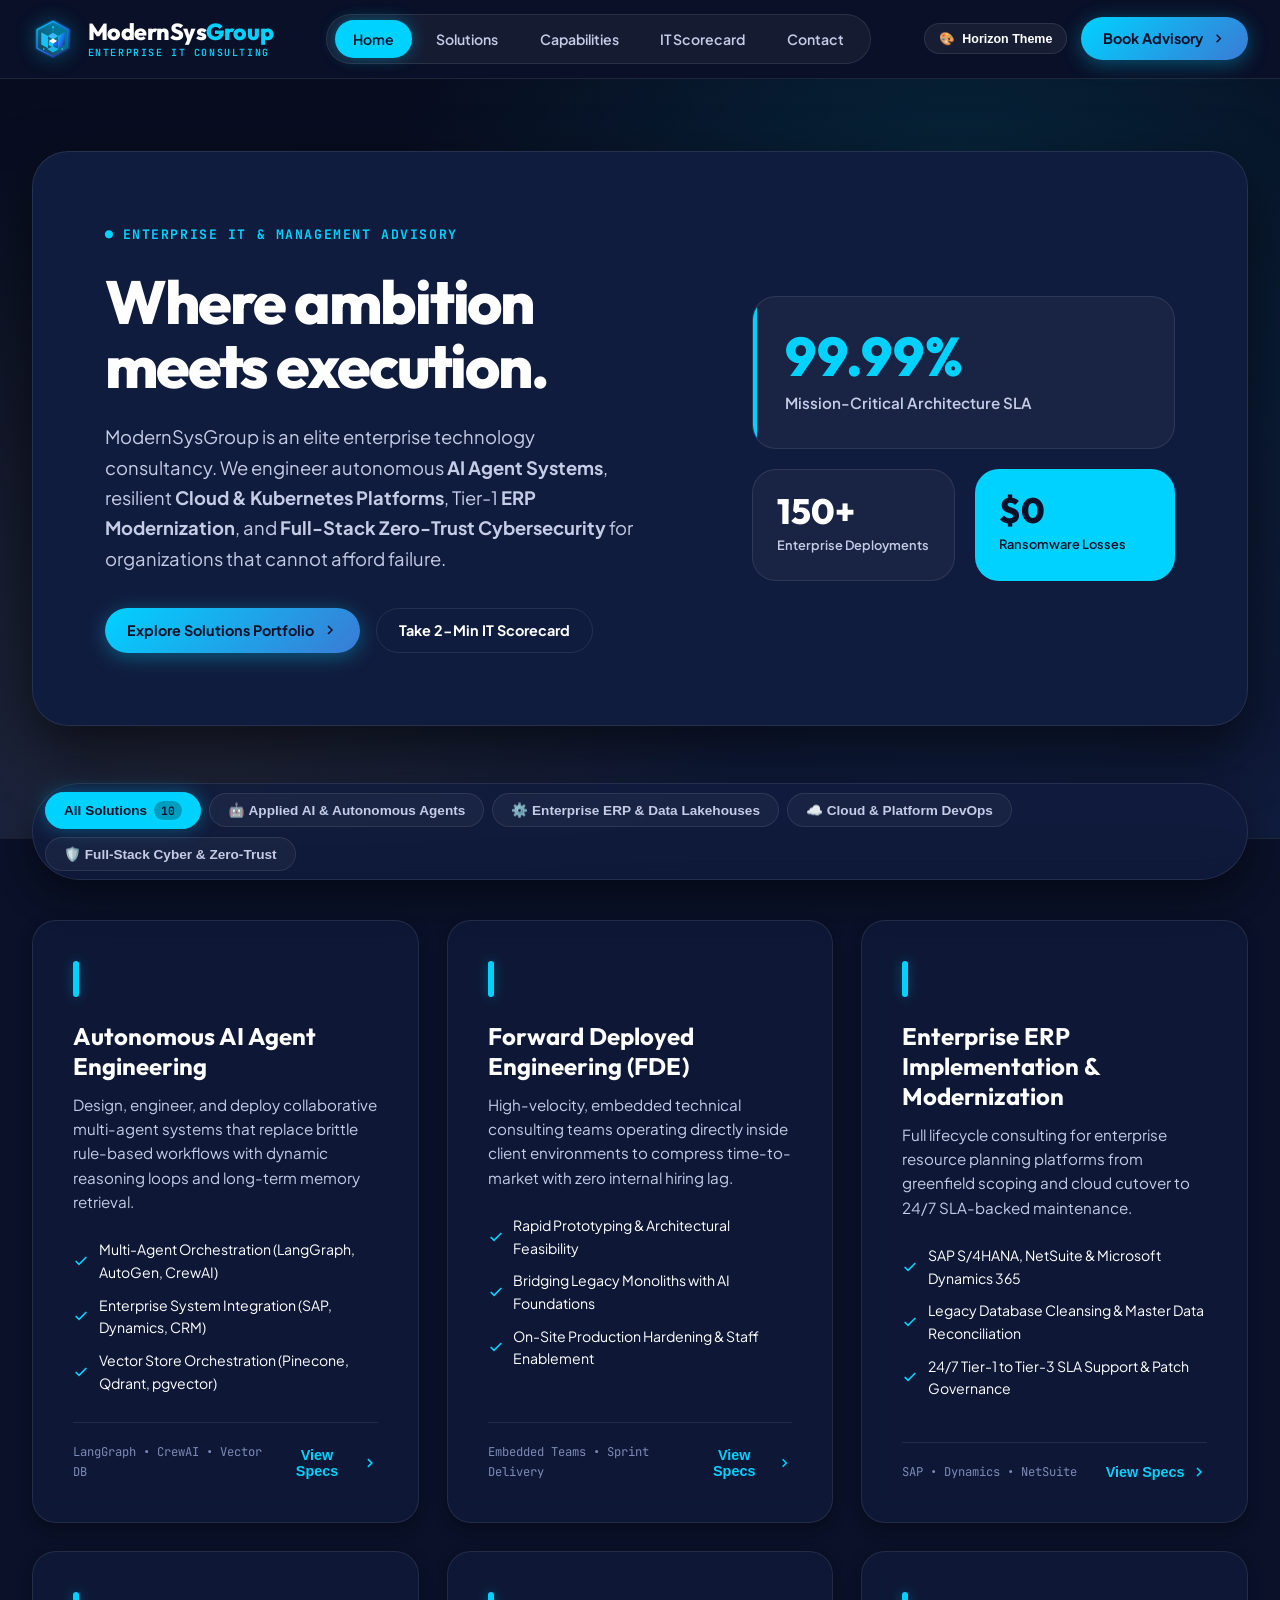
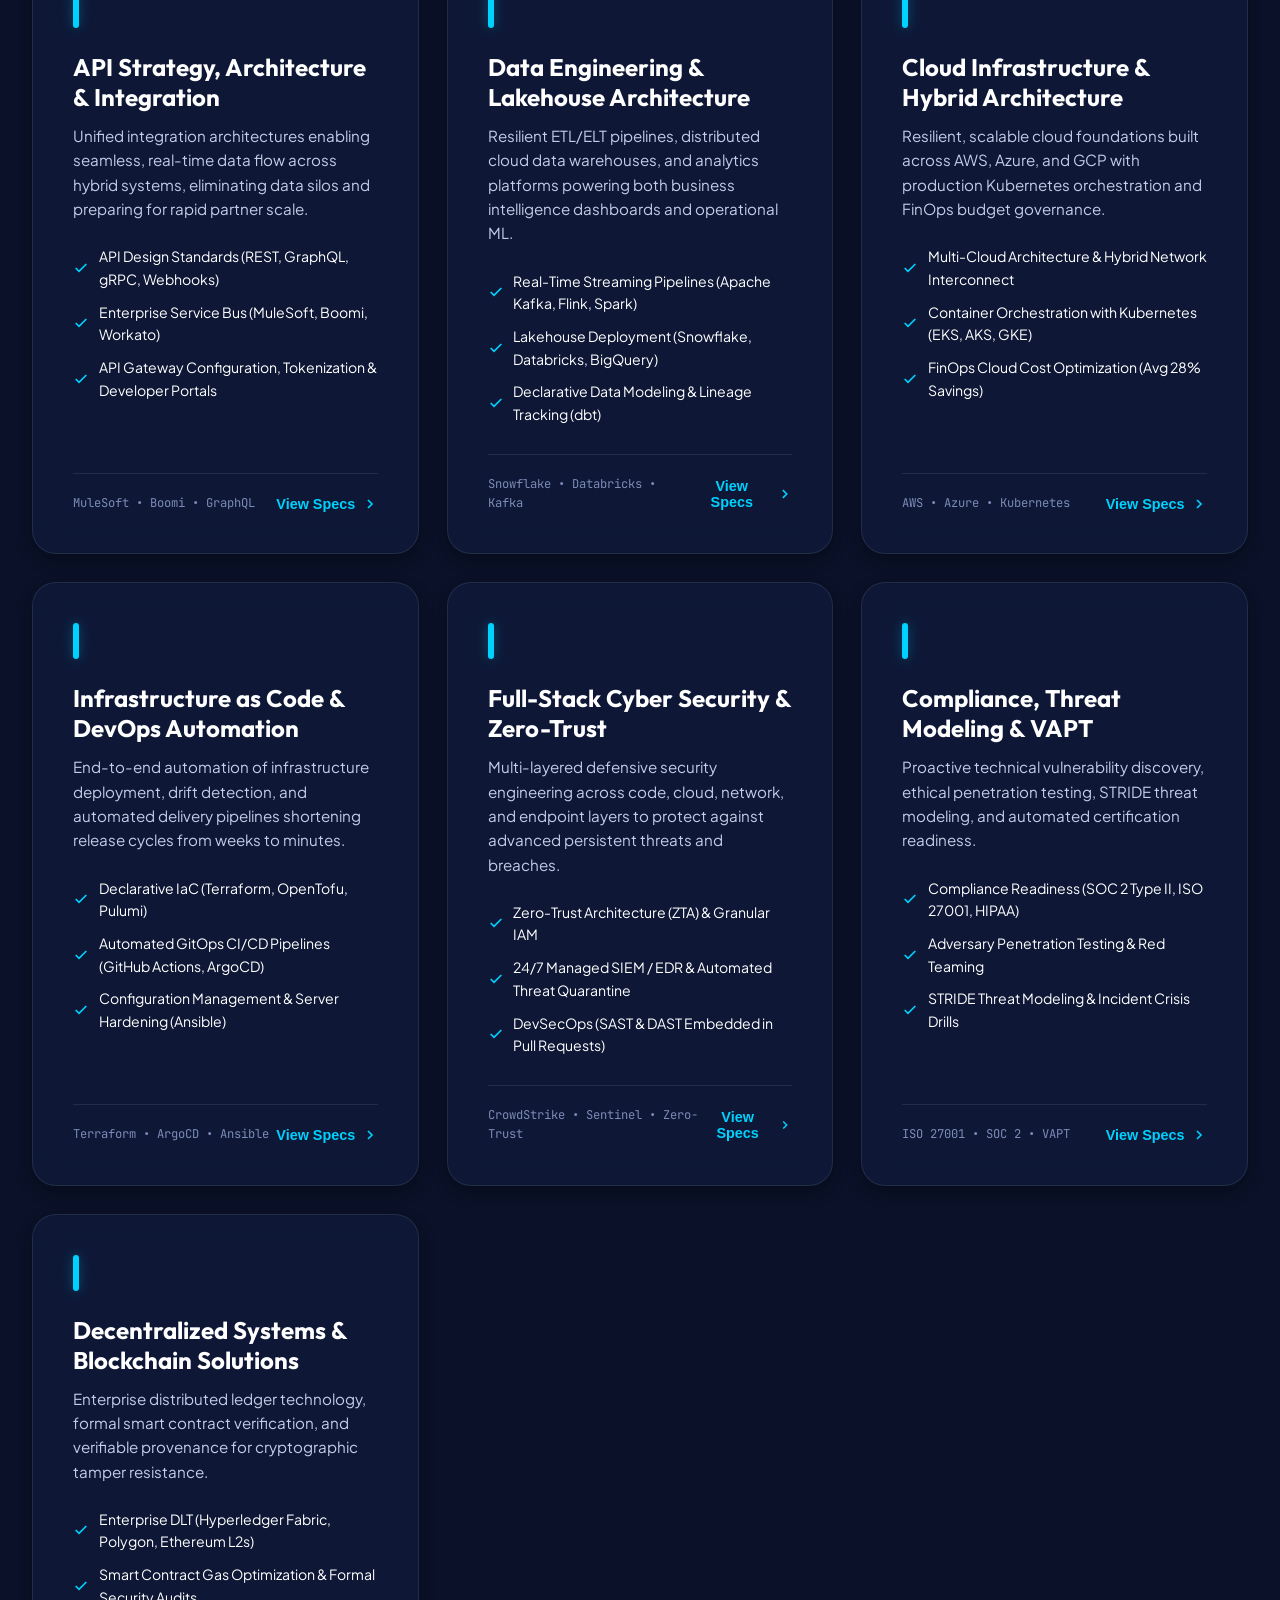
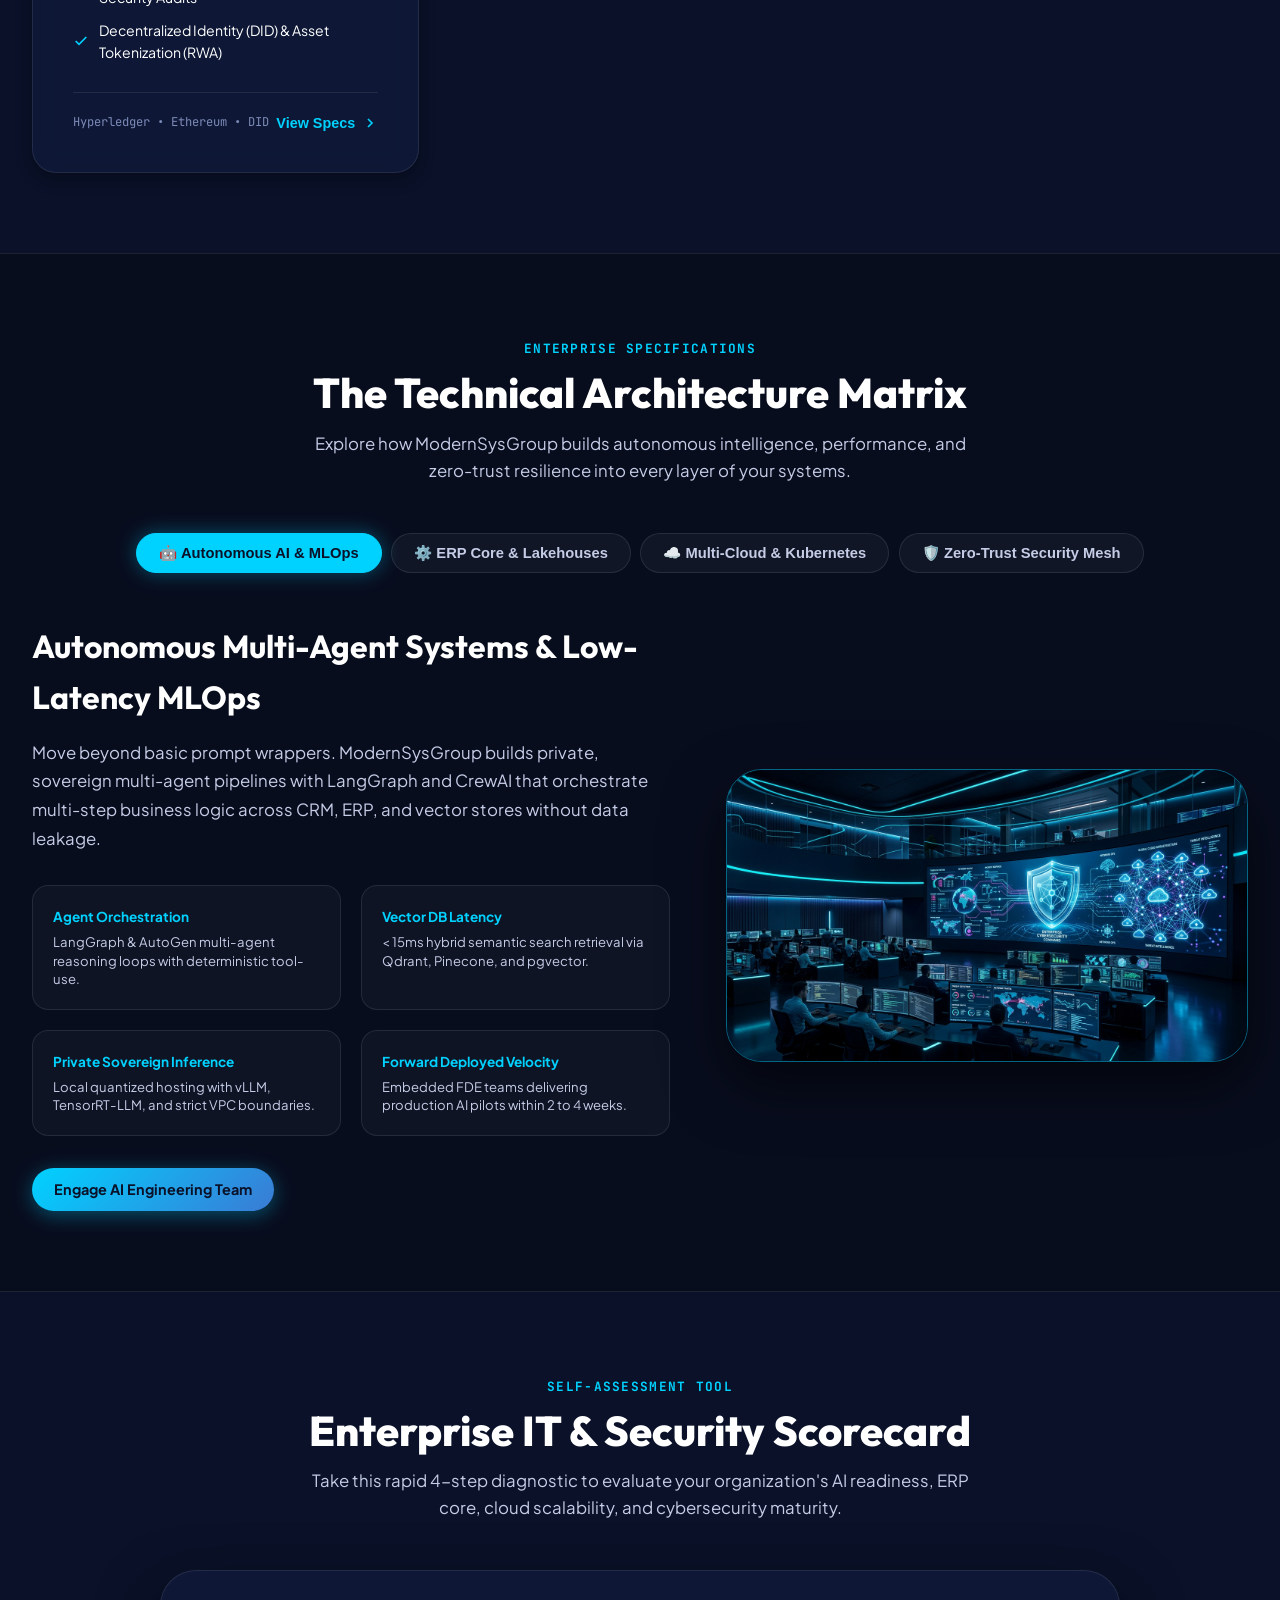
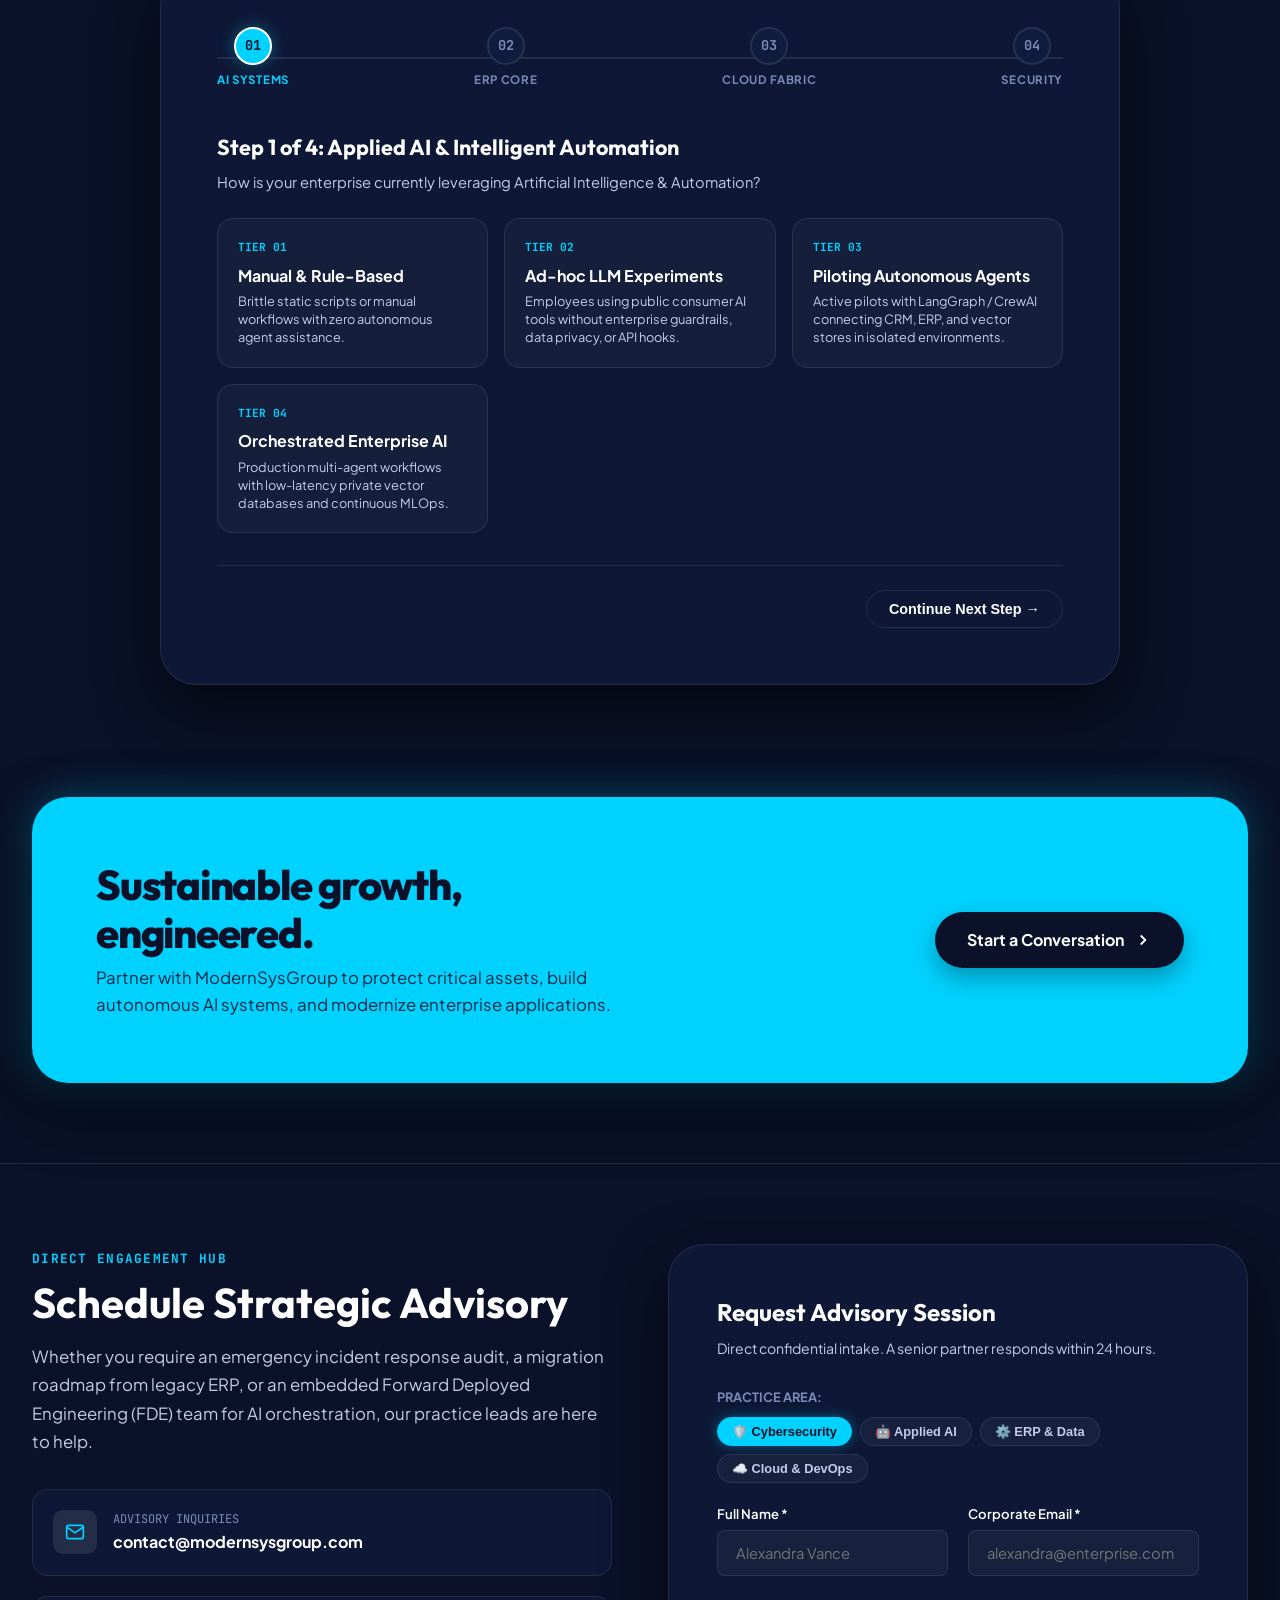
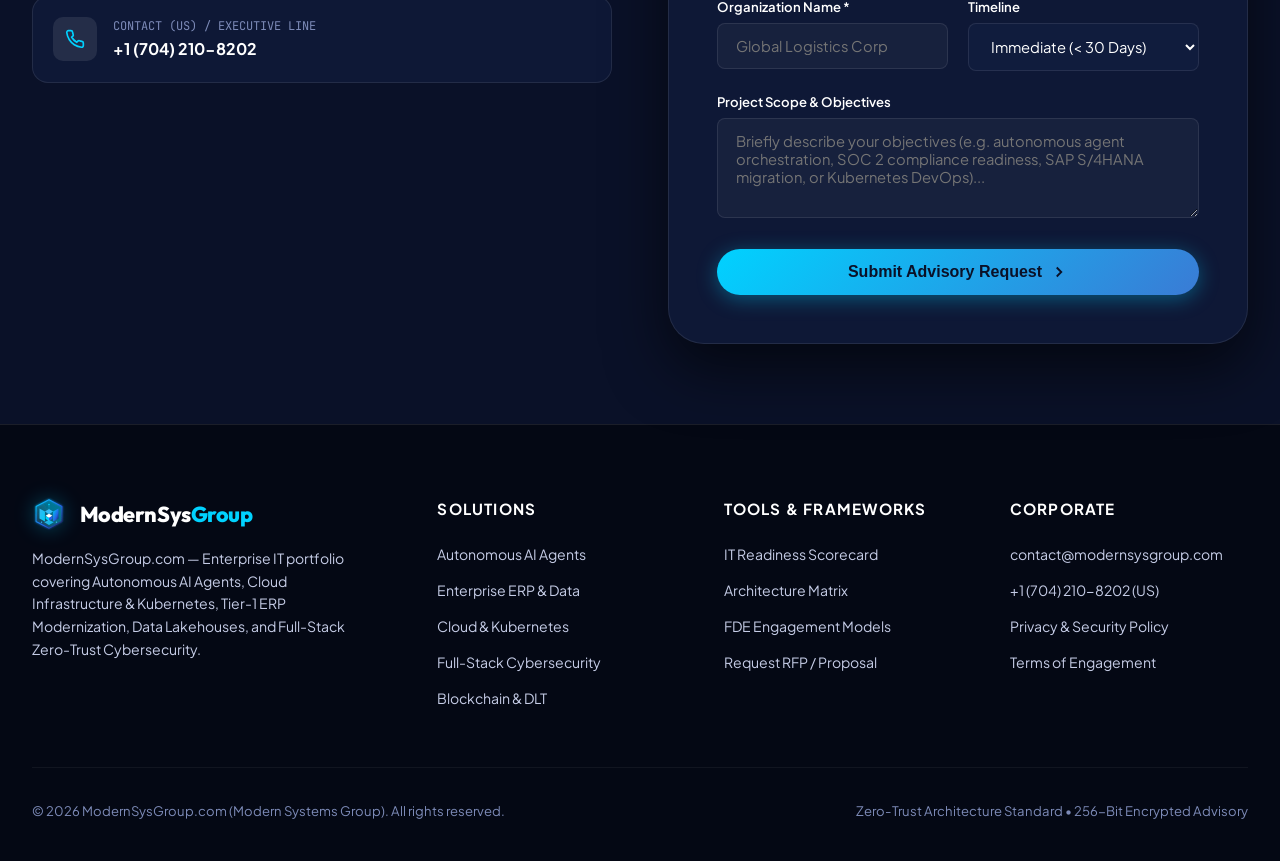
==== commit 118920cf: "Update official US contact number to 704-210-8202" ====
--- a/index.html
+++ b/index.html
@@ -772,8 +772,8 @@
                 <svg width="20" height="20" viewBox="0 0 24 24" fill="none" stroke="currentColor" stroke-width="2"><path d="M22 16.92v3a2 2 0 0 1-2.18 2 19.79 19.79 0 0 1-8.63-3.07 19.5 19.5 0 0 1-6-6 19.79 19.79 0 0 1-3.07-8.67A2 2 0 0 1 4.11 2h3a2 2 0 0 1 2 1.72 12.84 12.84 0 0 0 .7 2.81 2 2 0 0 1-.45 2.11L8.09 9.91a16 16 0 0 0 6 6l1.27-1.27a2 2 0 0 1 2.11-.45 12.84 12.84 0 0 0 2.81.7A2 2 0 0 1 22 16.92z"></path></svg>
               </div>
               <div>
-                <div style="font-size:0.75rem; text-transform:uppercase; color:var(--text-dim); font-family:var(--font-mono);">Executive Line</div>
-                <a href="tel:+18005556637" style="color:#fff; font-weight:700; text-decoration:none;">+1 (800) 555-MODERN (6637)</a>
+                <div style="font-size:0.75rem; text-transform:uppercase; color:var(--text-dim); font-family:var(--font-mono);">Contact (US) / Executive Line</div>
+                <a href="tel:+17042108202" style="color:#fff; font-weight:700; text-decoration:none;">+1 (704) 210-8202</a>
               </div>
             </div>
           </div>
@@ -927,7 +927,7 @@
           <h4>Corporate</h4>
           <ul>
             <li><a href="mailto:contact@modernsysgroup.com">contact@modernsysgroup.com</a></li>
-            <li><a href="tel:+18005556637">+1 (800) 555-MODERN</a></li>
+            <li><a href="tel:+17042108202">+1 (704) 210-8202 (US)</a></li>
             <li><a href="#">Privacy &amp; Security Policy</a></li>
             <li><a href="#">Terms of Engagement</a></li>
           </ul>
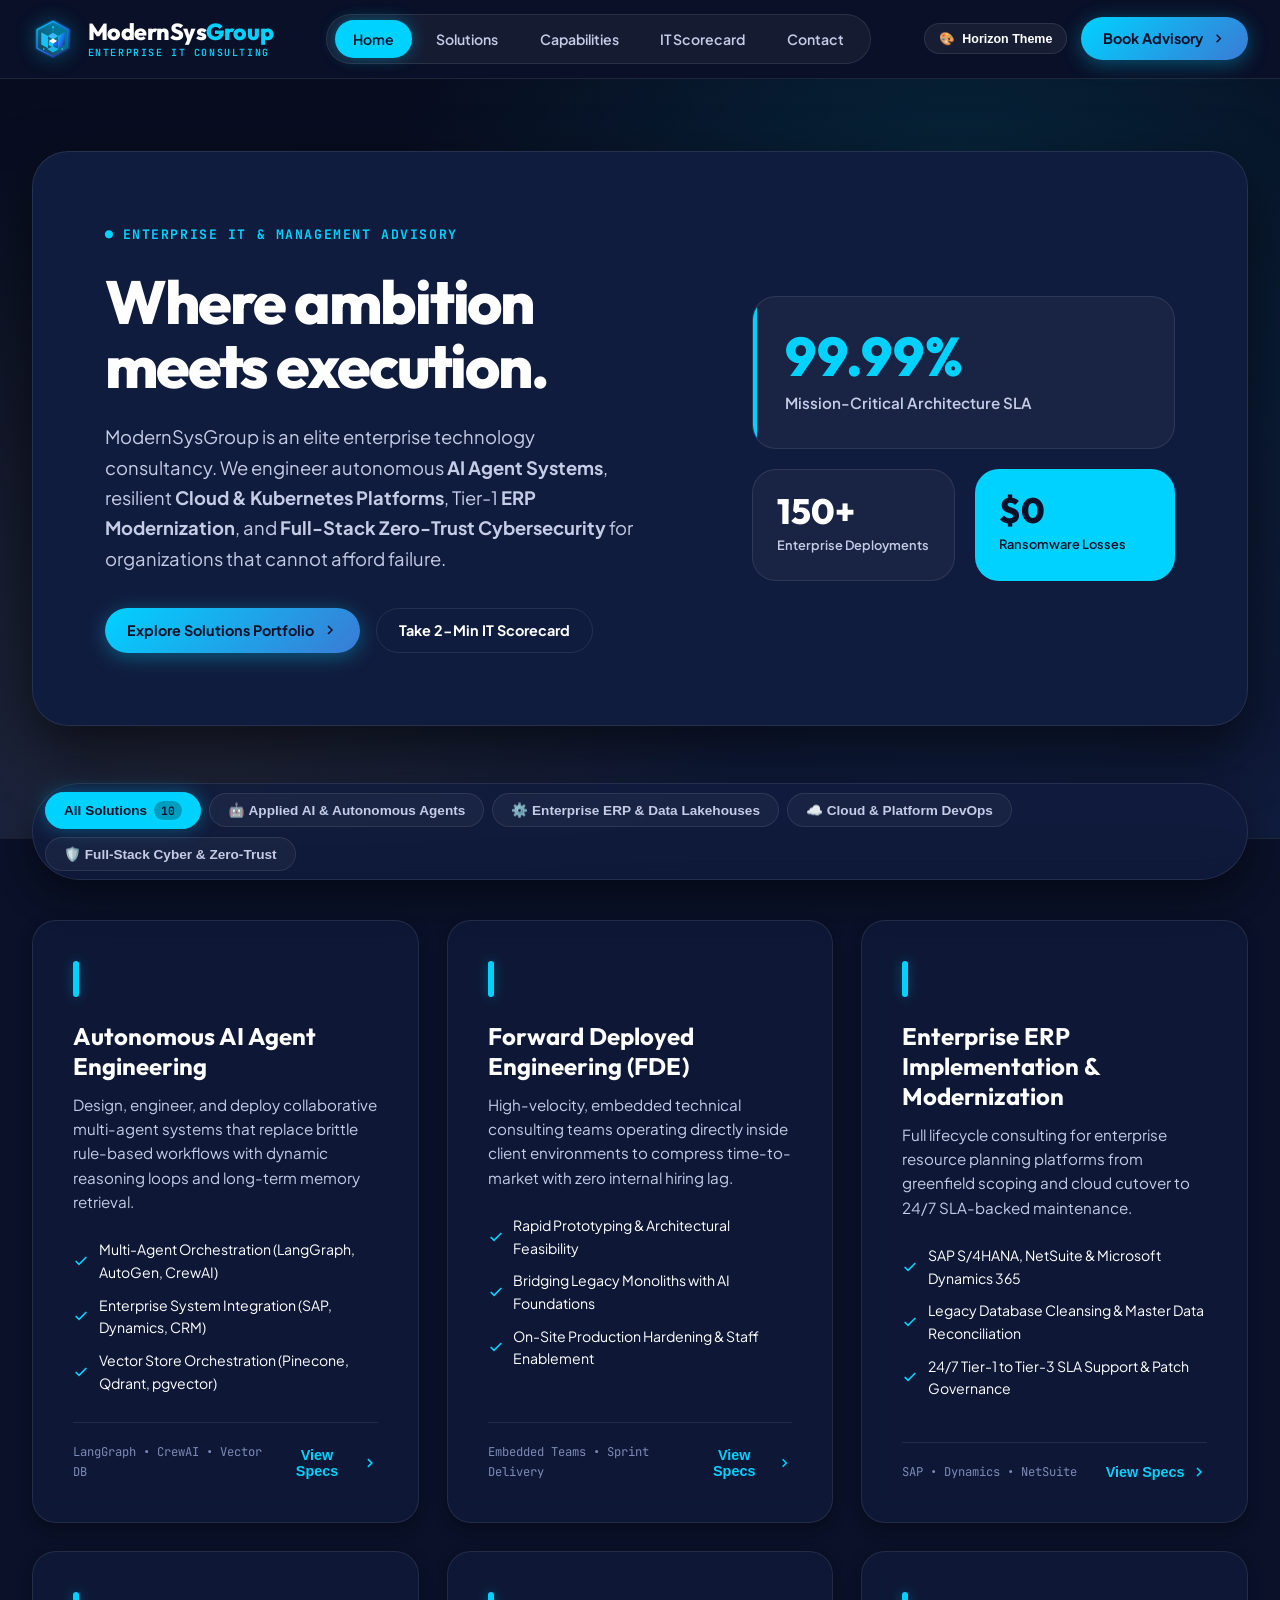
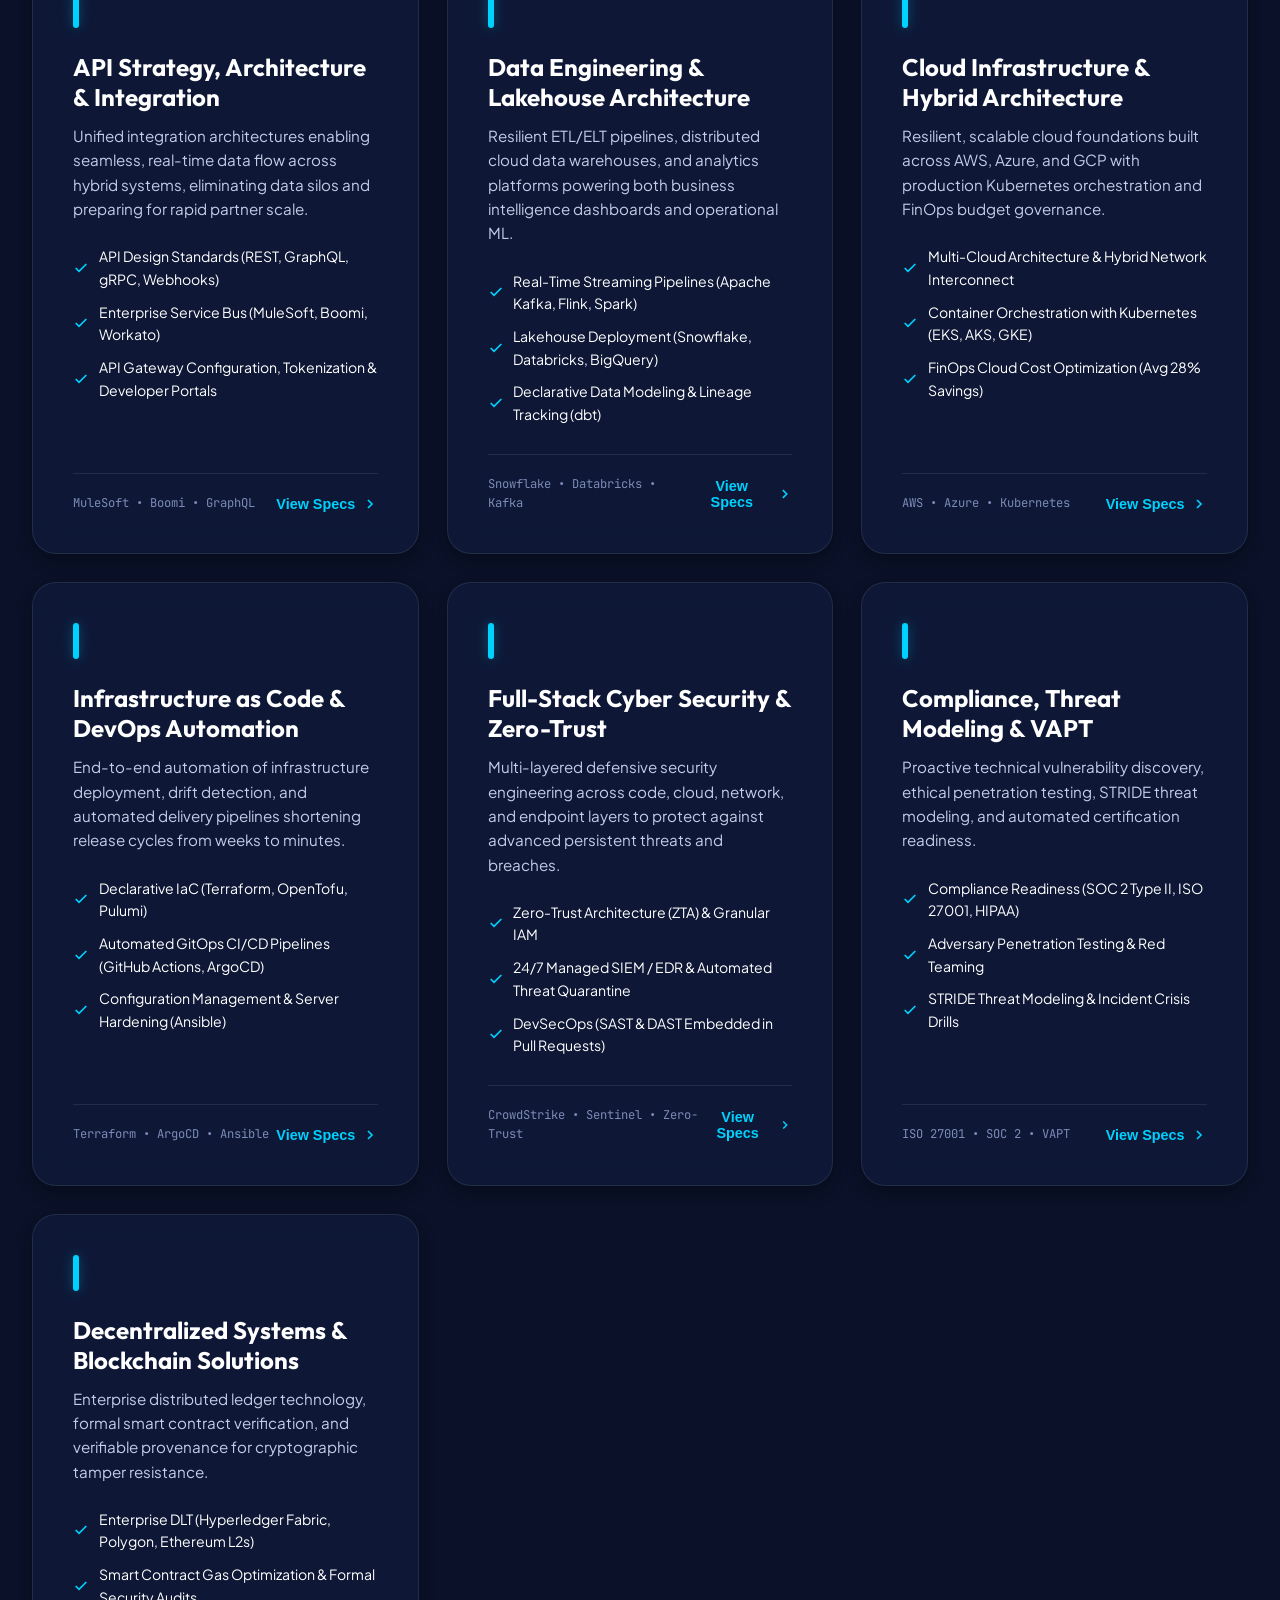
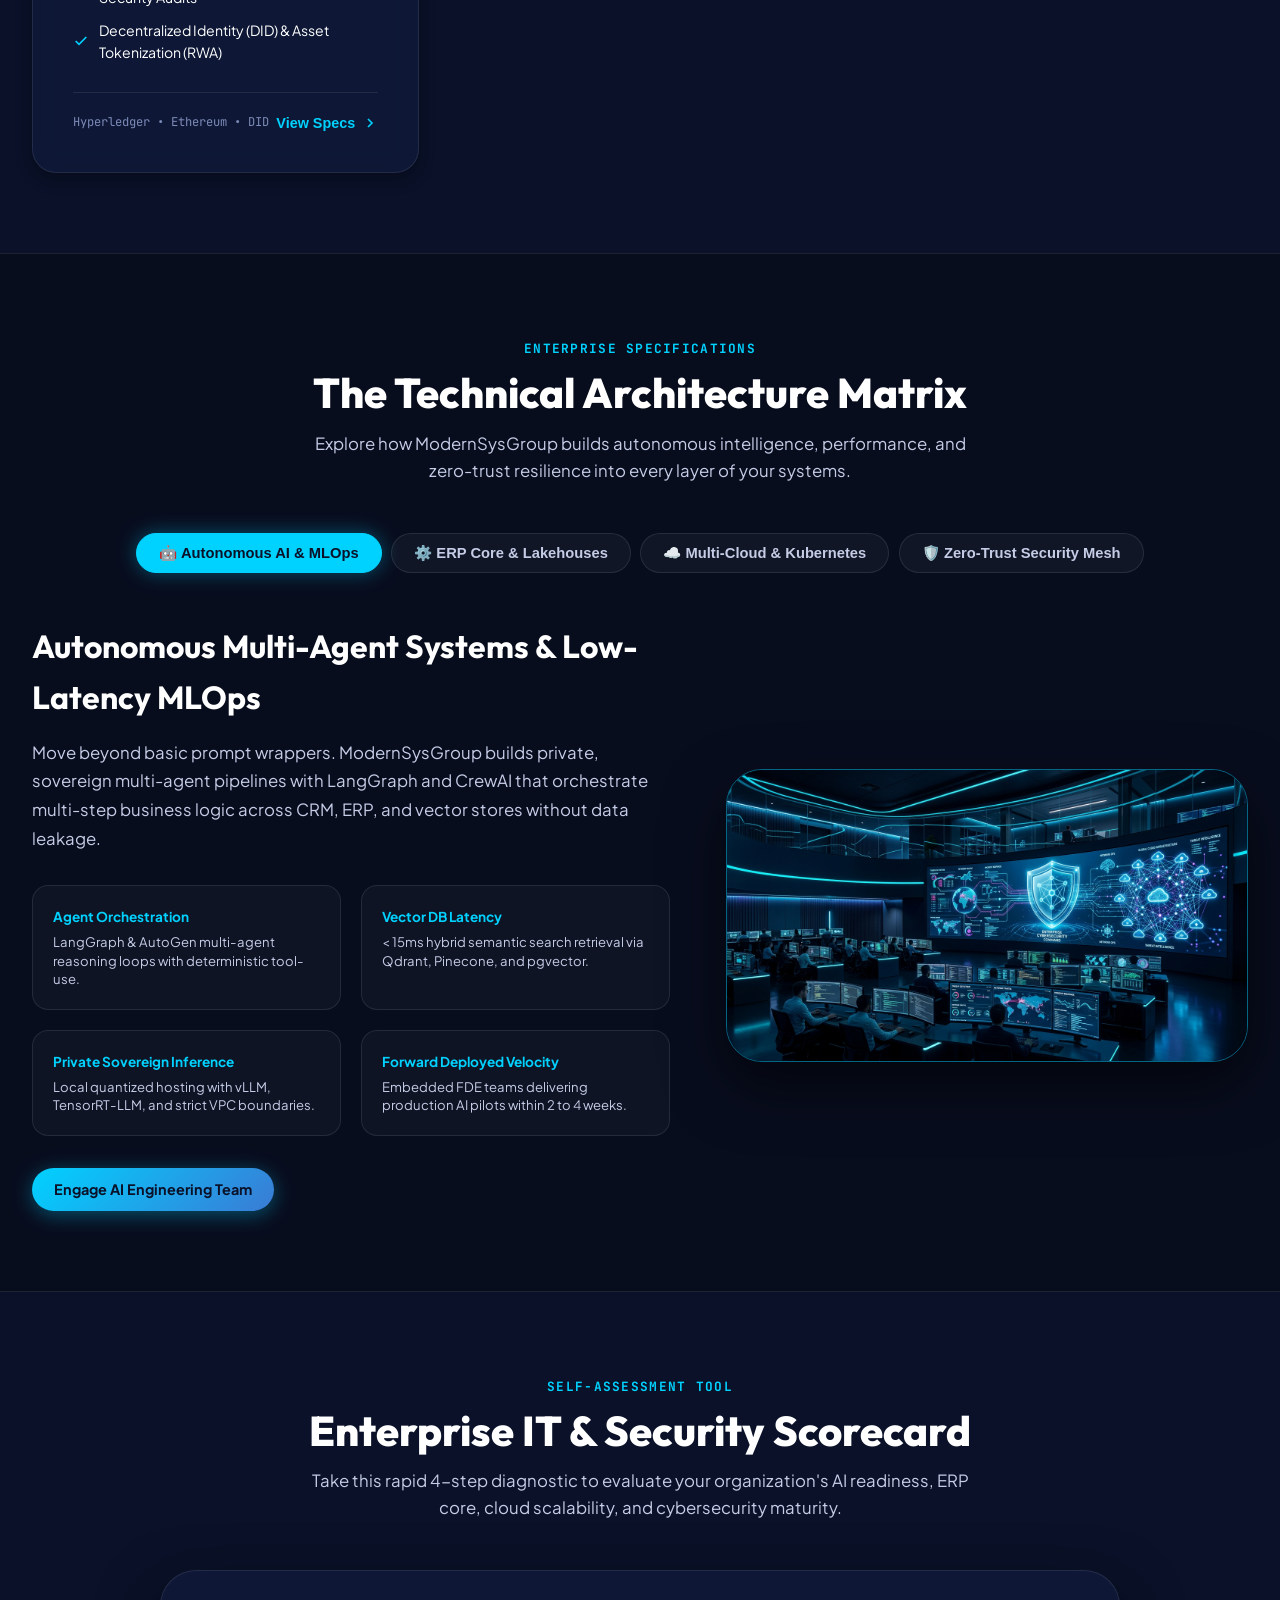
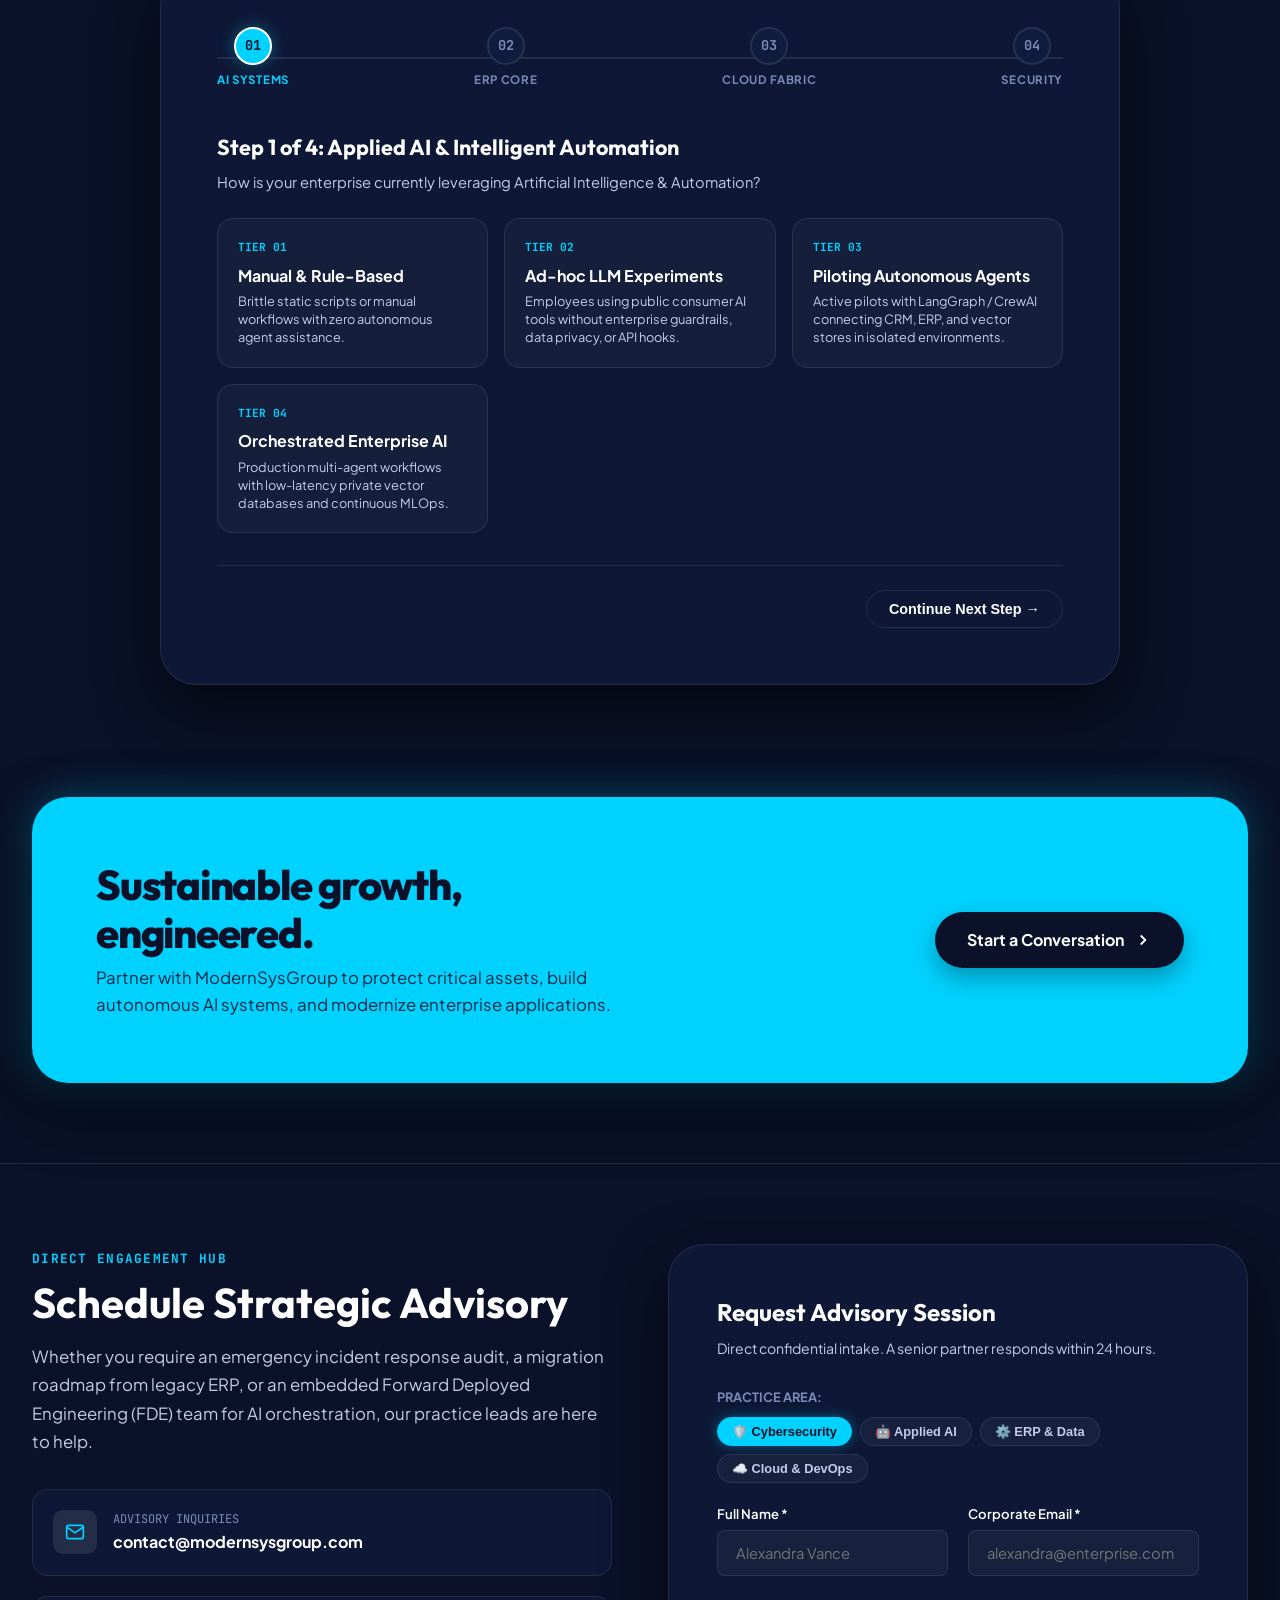
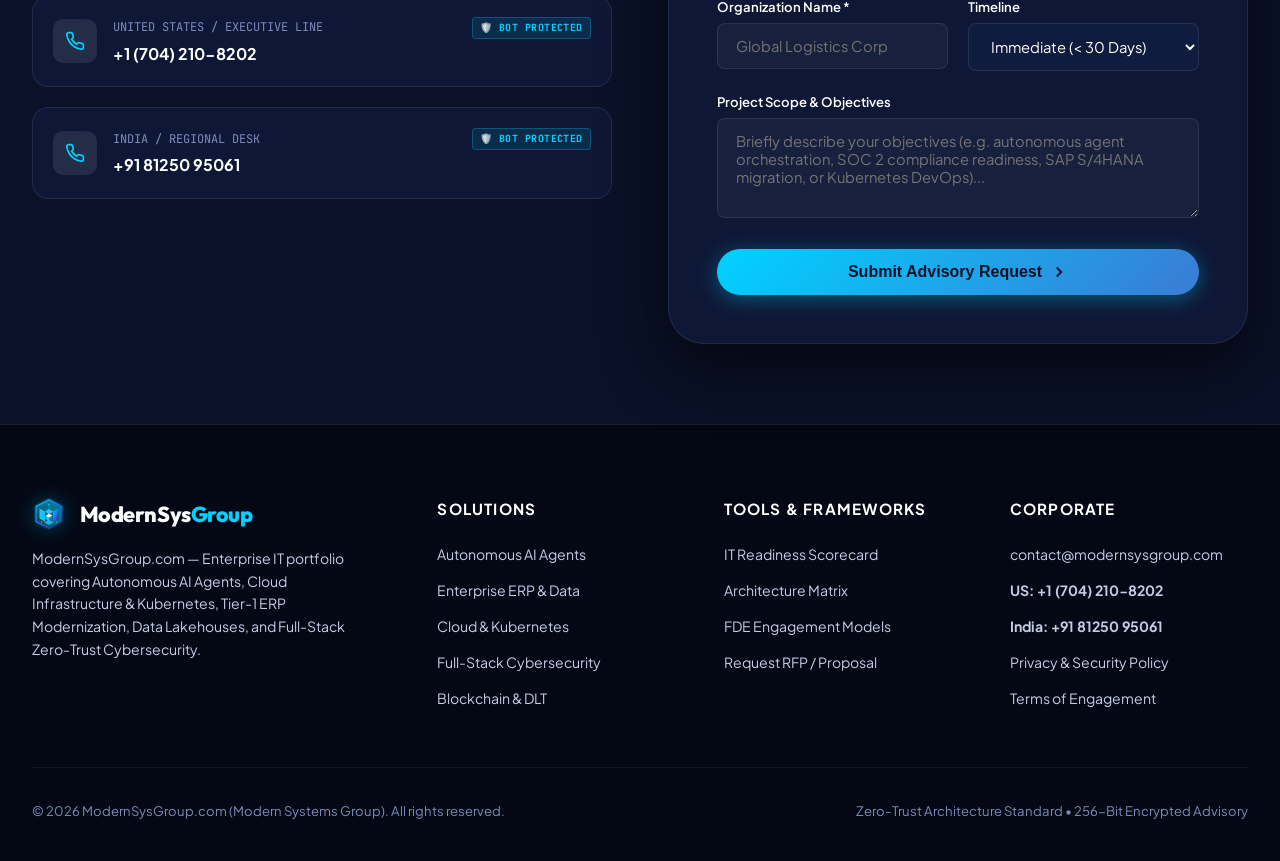
==== commit 11ef4111: "Add India regional line 8125095061 and implement client-side anti-bot obfuscation for all phone cont" ====
--- a/index.html
+++ b/index.html
@@ -767,13 +767,31 @@
               </div>
             </div>
 
+            <!-- US Executive Line (Bot Protected) -->
             <div style="display:flex; align-items:center; gap:1rem; padding:1.25rem; background:var(--bg-card); border-radius:var(--radius-md); border:1px solid var(--border-light);">
               <div style="width:44px; height:44px; border-radius:10px; background:var(--border-light); display:flex; align-items:center; justify-content:center; color:var(--accent);">
                 <svg width="20" height="20" viewBox="0 0 24 24" fill="none" stroke="currentColor" stroke-width="2"><path d="M22 16.92v3a2 2 0 0 1-2.18 2 19.79 19.79 0 0 1-8.63-3.07 19.5 19.5 0 0 1-6-6 19.79 19.79 0 0 1-3.07-8.67A2 2 0 0 1 4.11 2h3a2 2 0 0 1 2 1.72 12.84 12.84 0 0 0 .7 2.81 2 2 0 0 1-.45 2.11L8.09 9.91a16 16 0 0 0 6 6l1.27-1.27a2 2 0 0 1 2.11-.45 12.84 12.84 0 0 0 2.81.7A2 2 0 0 1 22 16.92z"></path></svg>
               </div>
-              <div>
-                <div style="font-size:0.75rem; text-transform:uppercase; color:var(--text-dim); font-family:var(--font-mono);">Contact (US) / Executive Line</div>
-                <a href="tel:+17042108202" style="color:#fff; font-weight:700; text-decoration:none;">+1 (704) 210-8202</a>
+              <div style="flex:1;">
+                <div style="display:flex; align-items:center; justify-content:space-between; margin-bottom:2px;">
+                  <span style="font-size:0.75rem; text-transform:uppercase; color:var(--text-dim); font-family:var(--font-mono);">United States / Executive Line</span>
+                  <span class="secure-badge">🛡️ BOT PROTECTED</span>
+                </div>
+                <a href="#" class="protected-contact-link" data-c-text="LjQjKzozNywjNTQzMDs1MzU=" data-c-tel="LjQ6Mzc1NDM7NTM1">Decrypting secure line...</a>
+              </div>
+            </div>
+
+            <!-- India Regional Desk (Bot Protected) -->
+            <div style="display:flex; align-items:center; gap:1rem; padding:1.25rem; background:var(--bg-card); border-radius:var(--radius-md); border:1px solid var(--border-light);">
+              <div style="width:44px; height:44px; border-radius:10px; background:var(--border-light); display:flex; align-items:center; justify-content:center; color:var(--accent);">
+                <svg width="20" height="20" viewBox="0 0 24 24" fill="none" stroke="currentColor" stroke-width="2"><path d="M22 16.92v3a2 2 0 0 1-2.18 2 19.79 19.79 0 0 1-8.63-3.07 19.5 19.5 0 0 1-6-6 19.79 19.79 0 0 1-3.07-8.67A2 2 0 0 1 4.11 2h3a2 2 0 0 1 2 1.72 12.84 12.84 0 0 0 .7 2.81 2 2 0 0 1-.45 2.11L8.09 9.91a16 16 0 0 0 6 6l1.27-1.27a2 2 0 0 1 2.11-.45 12.84 12.84 0 0 0 2.81.7A2 2 0 0 1 22 16.92z"></path></svg>
+              </div>
+              <div style="flex:1;">
+                <div style="display:flex; align-items:center; justify-content:space-between; margin-bottom:2px;">
+                  <span style="font-size:0.75rem; text-transform:uppercase; color:var(--text-dim); font-family:var(--font-mono);">India / Regional Desk</span>
+                  <span class="secure-badge">🛡️ BOT PROTECTED</span>
+                </div>
+                <a href="#" class="protected-contact-link" data-c-text="Ljw0Izs0NTgzIzw4Mzk0" data-c-tel="Ljw0OzQ1ODM8ODM5NA==">Decrypting secure line...</a>
               </div>
             </div>
           </div>
@@ -927,7 +945,8 @@
           <h4>Corporate</h4>
           <ul>
             <li><a href="mailto:contact@modernsysgroup.com">contact@modernsysgroup.com</a></li>
-            <li><a href="tel:+17042108202">+1 (704) 210-8202 (US)</a></li>
+            <li><a href="#" class="protected-contact-link" data-c-text="LjQjKzozNywjNTQzMDs1MzU=" data-c-tel="LjQ6Mzc1NDM7NTM1" data-prefix="US: ">Connecting US...</a></li>
+            <li><a href="#" class="protected-contact-link" data-c-text="Ljw0Izs0NTgzIzw4Mzk0" data-c-tel="Ljw0OzQ1ODM8ODM5NA==" data-prefix="India: ">Connecting India...</a></li>
             <li><a href="#">Privacy &amp; Security Policy</a></li>
             <li><a href="#">Terms of Engagement</a></li>
           </ul>
--- a/css/style.css
+++ b/css/style.css
@@ -1289,3 +1289,44 @@
     grid-template-columns: 1fr;
   }
 }
+
+/* ==========================================================================
+   Bot-Protected Contact Endpoints & Shield Badges
+   ========================================================================== */
+.protected-contact-link {
+  color: #ffffff;
+  font-weight: 700;
+  text-decoration: none;
+  display: inline-flex;
+  align-items: center;
+  gap: 0.4rem;
+  transition: color var(--transition-fast), transform var(--transition-fast);
+}
+
+.protected-contact-link:hover {
+  color: var(--accent);
+  transform: translateX(2px);
+}
+
+.secure-badge {
+  font-size: 0.62rem;
+  font-family: var(--font-mono);
+  font-weight: 700;
+  padding: 2px 7px;
+  border-radius: 4px;
+  background: rgba(0, 210, 255, 0.1);
+  color: var(--accent);
+  border: 1px solid rgba(0, 210, 255, 0.25);
+  display: inline-flex;
+  align-items: center;
+  gap: 4px;
+  letter-spacing: 0.05em;
+  text-transform: uppercase;
+}
+
+[data-theme="evergreen"] .secure-badge {
+  background: rgba(126, 224, 176, 0.12);
+  color: var(--accent);
+  border-color: rgba(126, 224, 176, 0.28);
+}
+
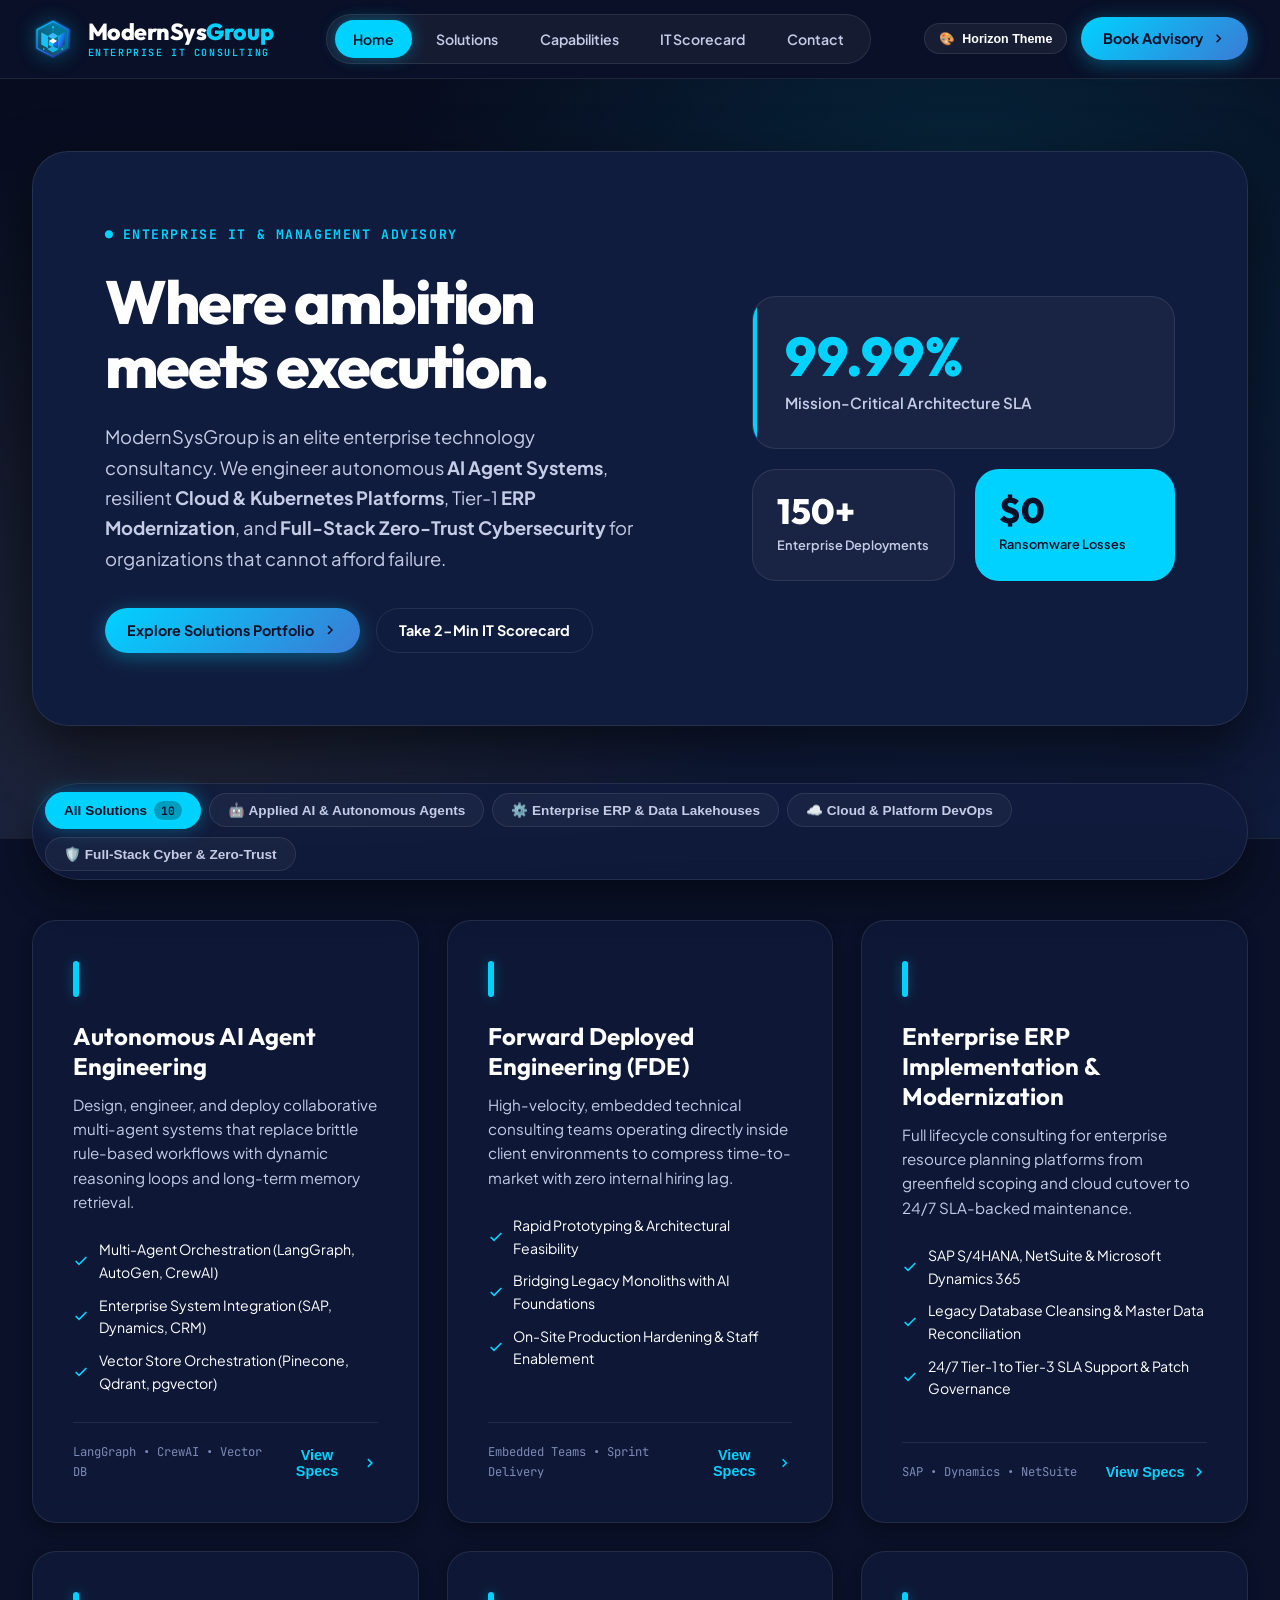
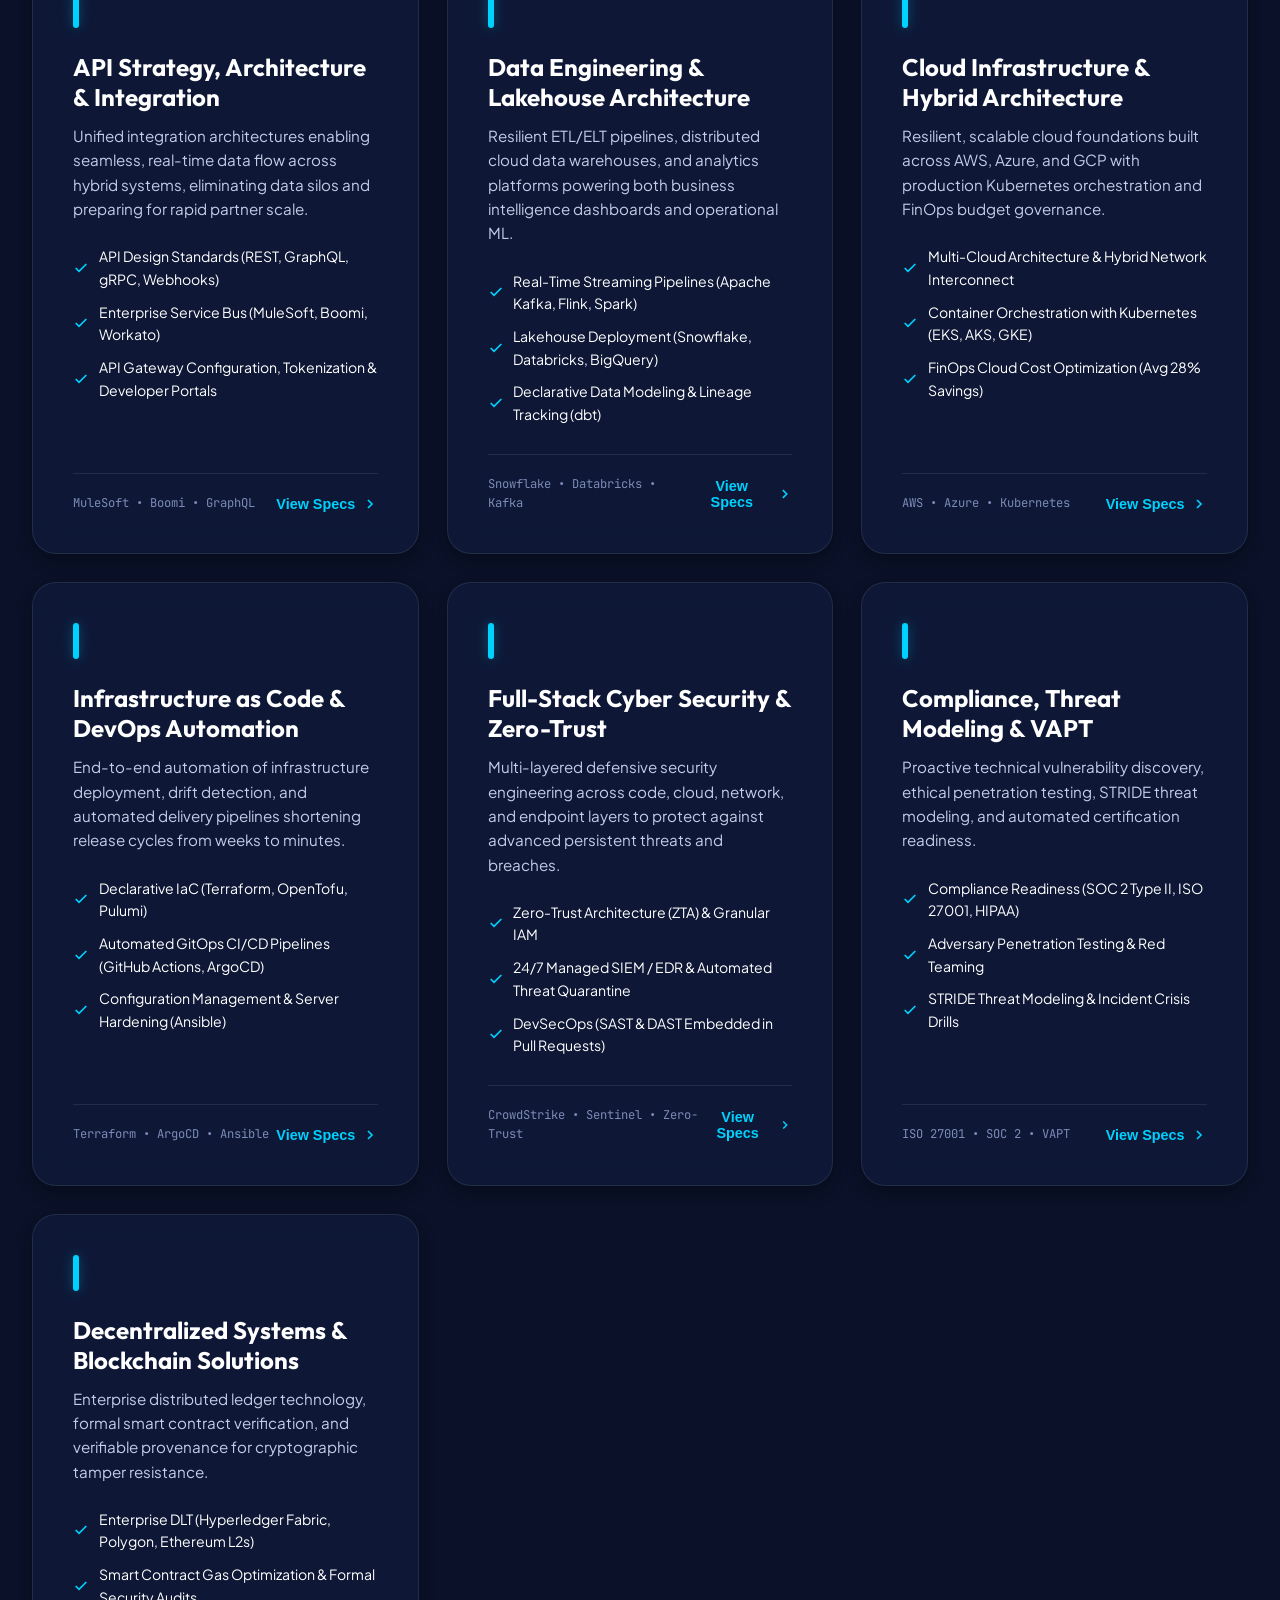
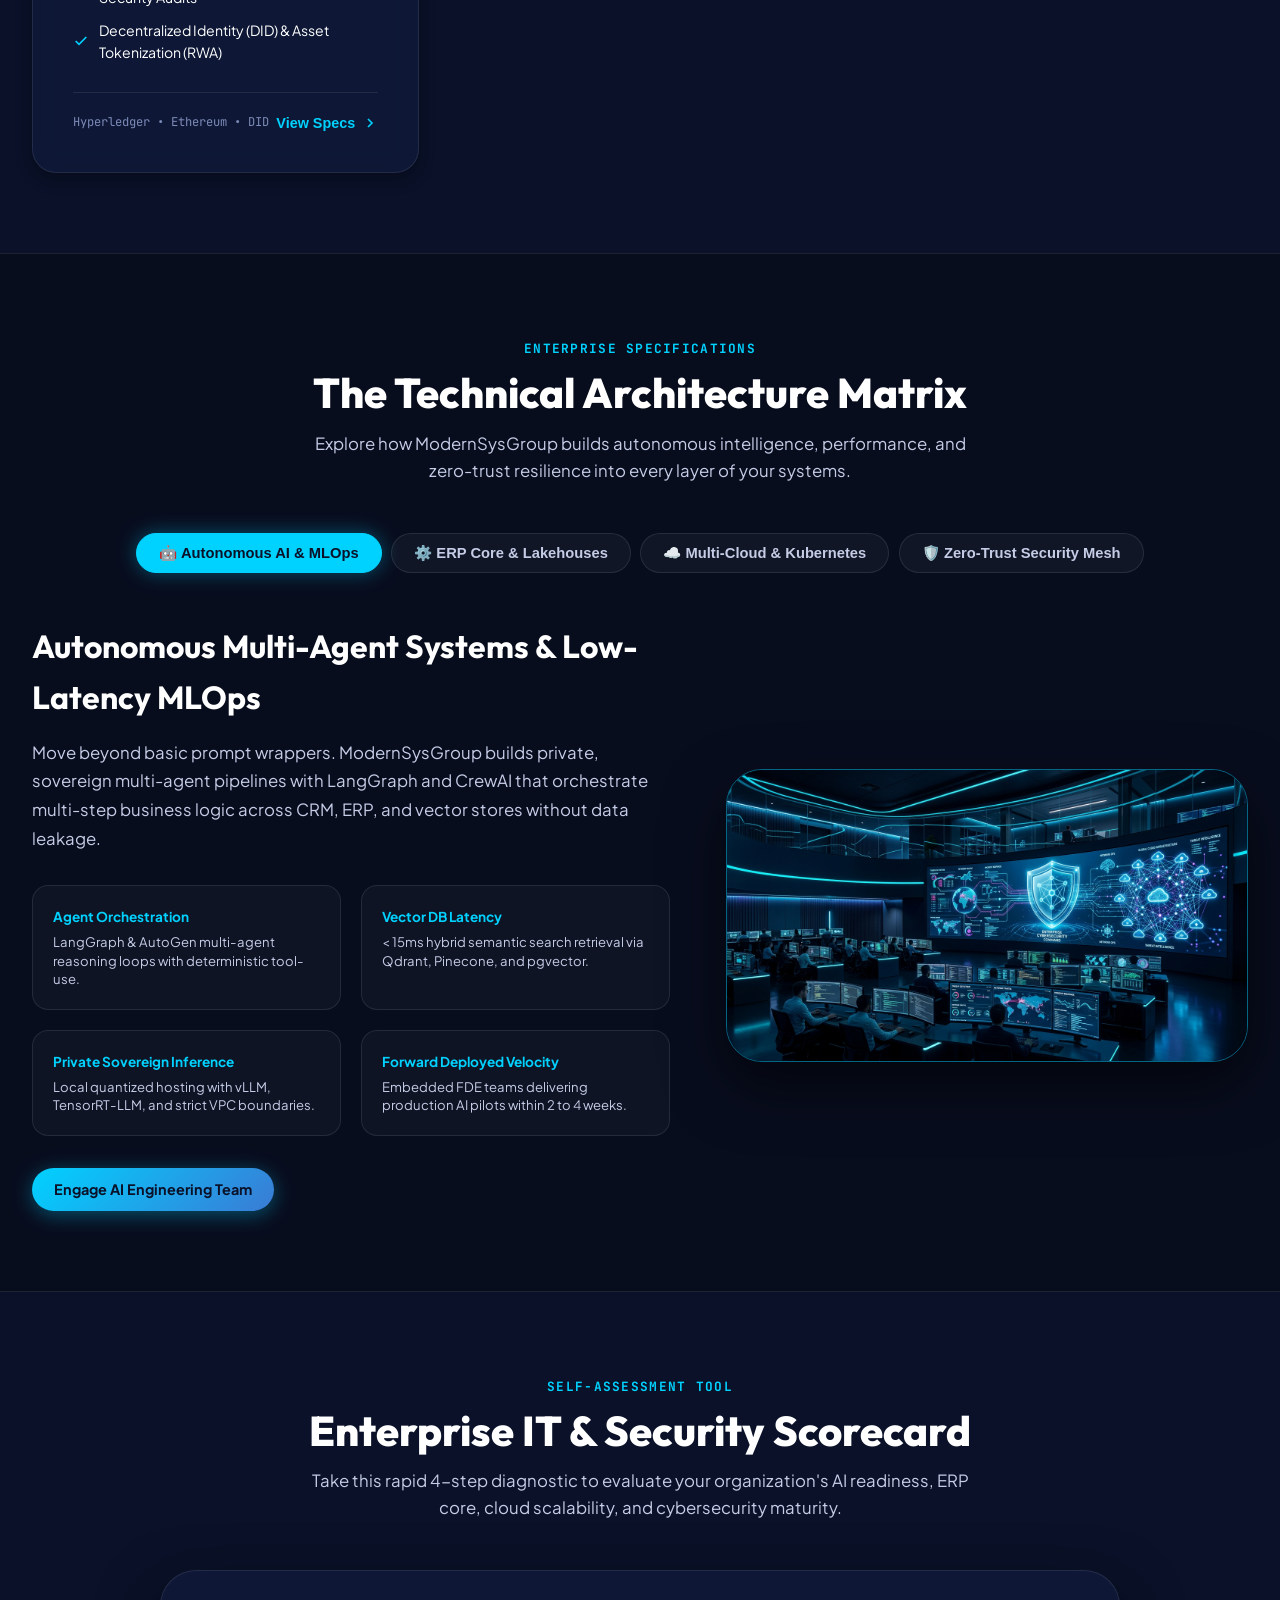
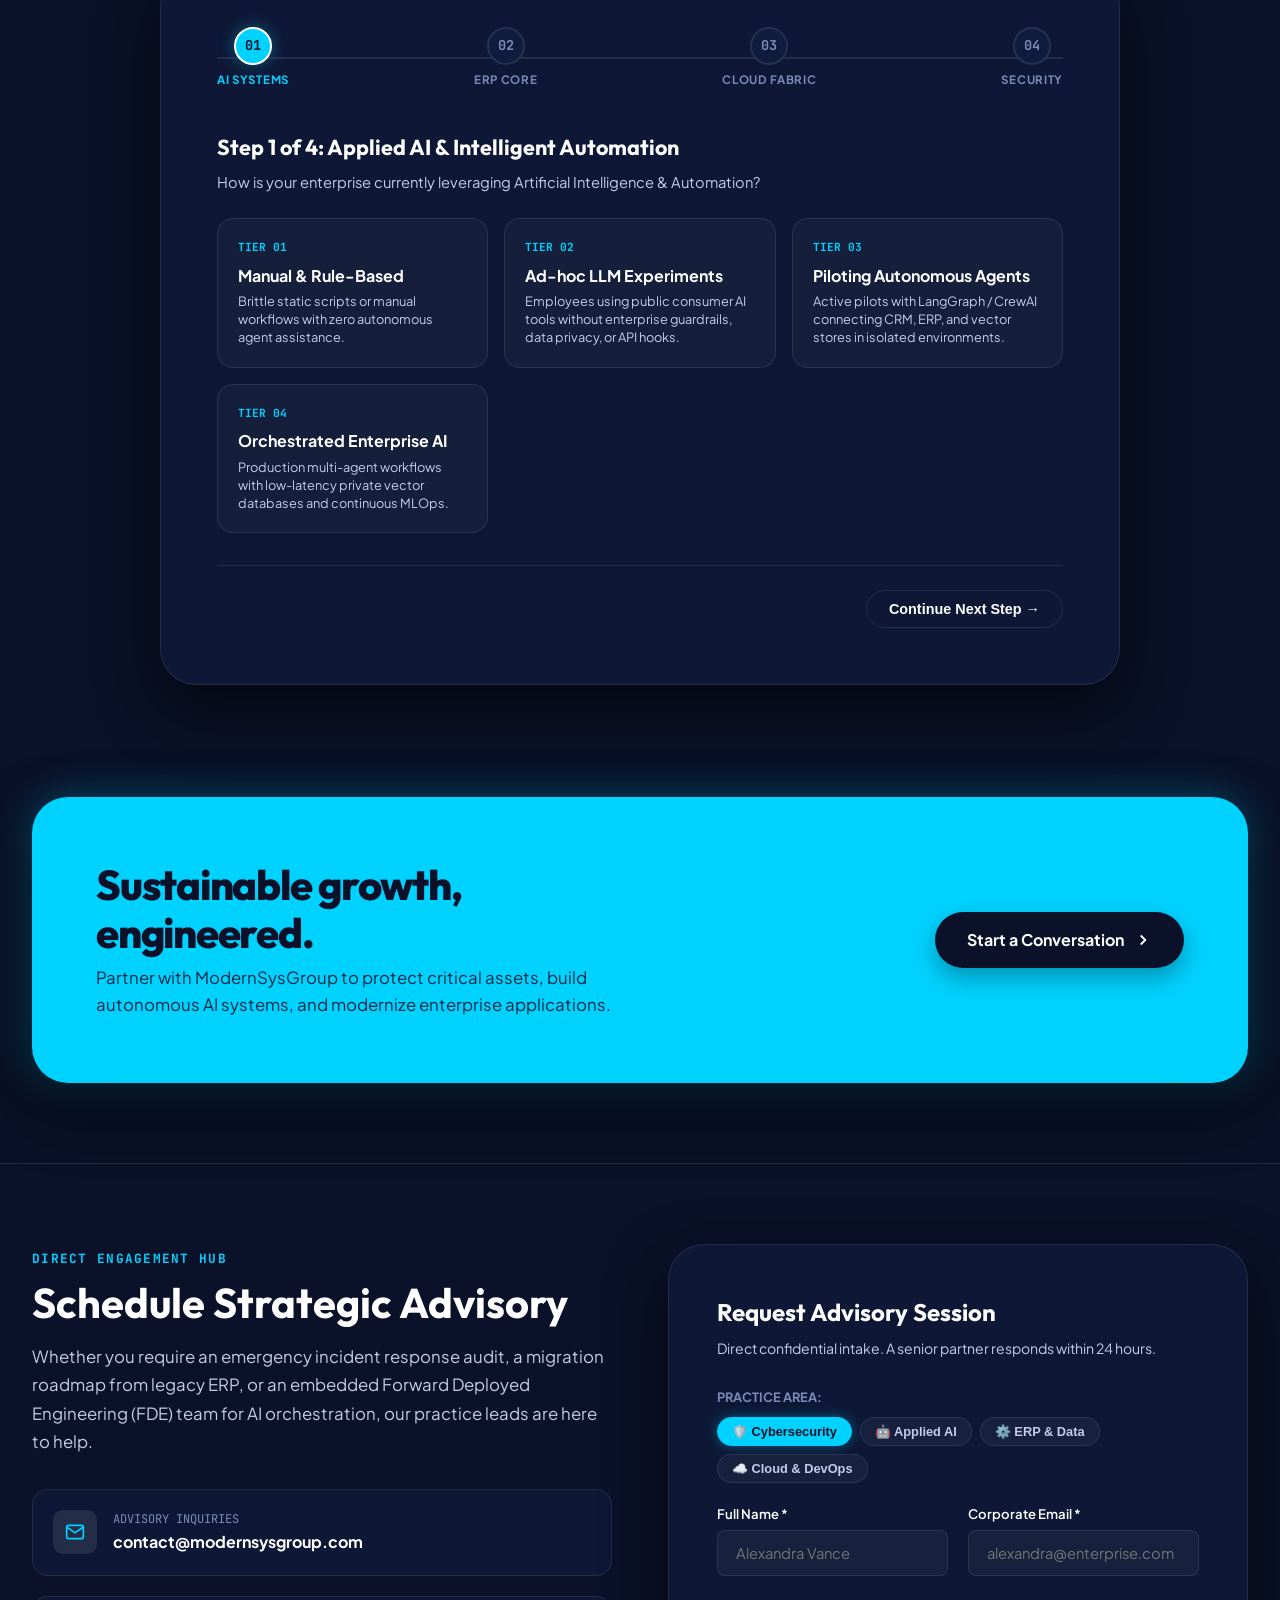
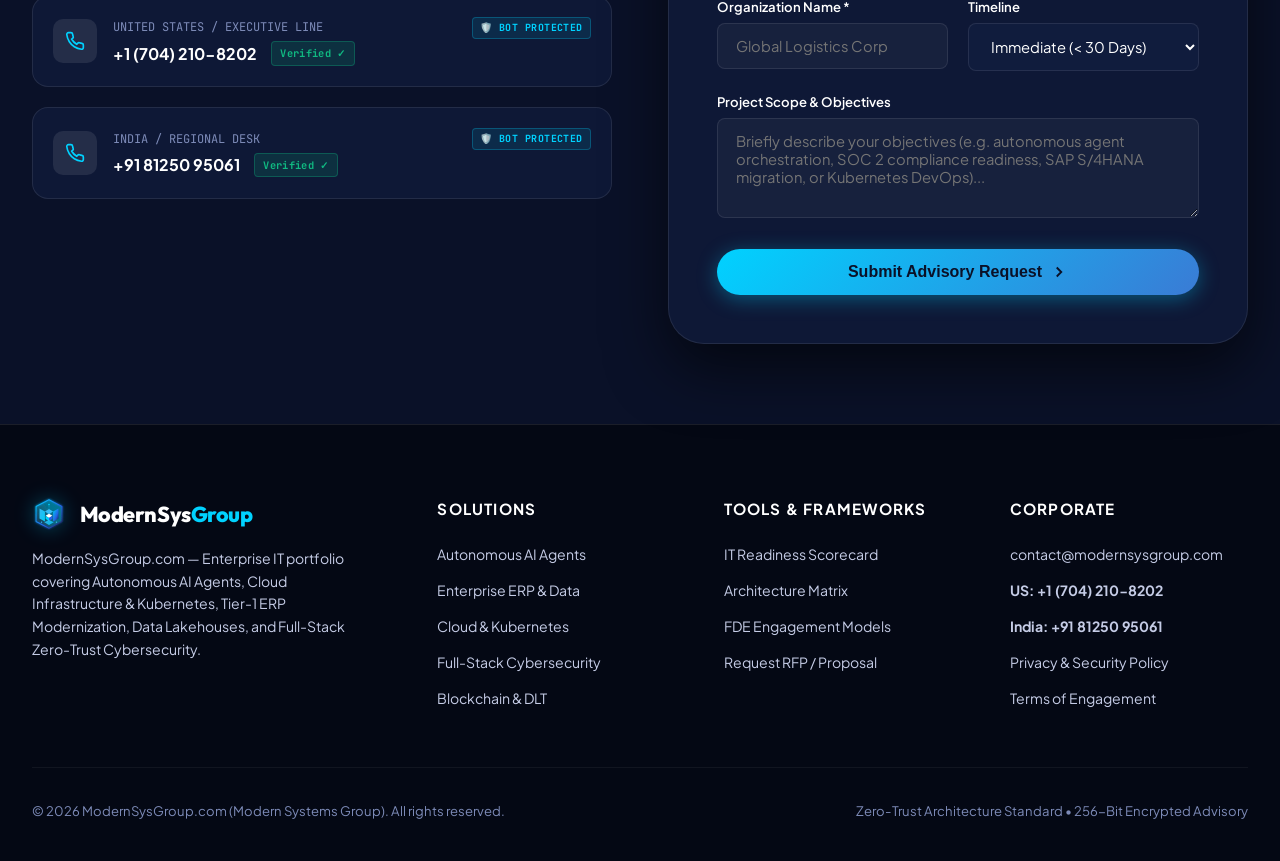
==== commit 99a81f61: "Implement anti-scraping defense: robots.txt, human-interaction gating, and encrypted contact endpoin" ====
--- a/index.html
+++ b/index.html
@@ -18,7 +18,7 @@
   <link rel="icon" type="image/svg+xml" href="favicon.svg" id="siteFavicon">
   <link rel="alternate icon" href="favicon.svg" id="siteFaviconAlt">
 
-  <!-- Immediate Theme & Favicon Pre-loader (Prevents flash of mismatched theme/favicon) -->
+  <!-- Immediate Theme, Favicon & Visual Pre-loader (Prevents flash of mismatched theme assets) -->
   <script>
     (function() {
       try {
@@ -29,6 +29,14 @@
           var fa = document.getElementById('siteFaviconAlt');
           if (f) f.href = 'favicon-evergreen.svg';
           if (fa) fa.href = 'favicon-evergreen.svg';
+          document.addEventListener('DOMContentLoaded', function() {
+            document.querySelectorAll('.theme-adaptive-hero-img').forEach(function(img) {
+              img.src = 'assets/images/hero_enterprise_tech_evergreen.jpg';
+            });
+            document.querySelectorAll('.brand-crest-svg').forEach(function(img) {
+              img.src = 'assets/images/logo_icon_evergreen.svg';
+            });
+          });
         }
       } catch(e) {}
     })();
@@ -540,7 +548,7 @@
             <a href="#consultation" class="btn-pill btn-pill-primary" onclick="selectFormChip('ai')">Engage AI Engineering Team</a>
           </div>
           <div class="matrix-visual-box">
-            <img src="assets/images/hero_enterprise_tech.jpg" alt="Autonomous AI Systems &amp; Command Center" loading="lazy">
+            <img src="assets/images/hero_enterprise_tech.jpg" alt="Autonomous AI Systems &amp; Command Center" class="theme-adaptive-hero-img" loading="lazy">
           </div>
         </div>
 
@@ -604,7 +612,7 @@
             <a href="#consultation" class="btn-pill btn-pill-primary" onclick="selectFormChip('cloud')">Request Cloud Review</a>
           </div>
           <div class="matrix-visual-box">
-            <img src="assets/images/hero_enterprise_tech.jpg" alt="Cloud Infrastructure Engineering" loading="lazy">
+            <img src="assets/images/hero_enterprise_tech.jpg" alt="Cloud Infrastructure Engineering" class="theme-adaptive-hero-img" loading="lazy">
           </div>
         </div>
 
@@ -636,7 +644,7 @@
             <a href="#consultation" class="btn-pill btn-pill-primary" onclick="selectFormChip('security')">Request Security Audit</a>
           </div>
           <div class="matrix-visual-box">
-            <img src="assets/images/hero_enterprise_tech.jpg" alt="ModernSysGroup Cybersecurity Command Operations" loading="lazy">
+            <img src="assets/images/hero_enterprise_tech.jpg" alt="ModernSysGroup Cybersecurity Command Operations" class="theme-adaptive-hero-img" loading="lazy">
           </div>
         </div>
 
@@ -777,7 +785,10 @@
                   <span style="font-size:0.75rem; text-transform:uppercase; color:var(--text-dim); font-family:var(--font-mono);">United States / Executive Line</span>
                   <span class="secure-badge">🛡️ BOT PROTECTED</span>
                 </div>
-                <a href="#" class="protected-contact-link" data-c-text="LjQjKzozNywjNTQzMDs1MzU=" data-c-tel="LjQ6Mzc1NDM7NTM1">Decrypting secure line...</a>
+                <a href="javascript:void(0)" class="protected-contact-link" data-c-text="LjQjKzozNywjNTQzMDs1MzU=" data-c-tel="LjQ6Mzc1NDM7NTM1" data-masked="+1 (704) •••-••••" aria-label="United States Executive Phone Line">
+                  <span class="contact-num-text">+1 (704) •••-••••</span>
+                  <span class="reveal-btn">Click to Reveal / Call</span>
+                </a>
               </div>
             </div>
 
@@ -791,7 +802,10 @@
                   <span style="font-size:0.75rem; text-transform:uppercase; color:var(--text-dim); font-family:var(--font-mono);">India / Regional Desk</span>
                   <span class="secure-badge">🛡️ BOT PROTECTED</span>
                 </div>
-                <a href="#" class="protected-contact-link" data-c-text="Ljw0Izs0NTgzIzw4Mzk0" data-c-tel="Ljw0OzQ1ODM8ODM5NA==">Decrypting secure line...</a>
+                <a href="javascript:void(0)" class="protected-contact-link" data-c-text="Ljw0Izs0NTgzIzw4Mzk0" data-c-tel="Ljw0OzQ1ODM8ODM5NA==" data-masked="+91 81250 •••••" aria-label="India Regional Desk Phone Line">
+                  <span class="contact-num-text">+91 81250 •••••</span>
+                  <span class="reveal-btn">Click to Reveal / Call</span>
+                </a>
               </div>
             </div>
           </div>
@@ -945,8 +959,8 @@
           <h4>Corporate</h4>
           <ul>
             <li><a href="mailto:contact@modernsysgroup.com">contact@modernsysgroup.com</a></li>
-            <li><a href="#" class="protected-contact-link" data-c-text="LjQjKzozNywjNTQzMDs1MzU=" data-c-tel="LjQ6Mzc1NDM7NTM1" data-prefix="US: ">Connecting US...</a></li>
-            <li><a href="#" class="protected-contact-link" data-c-text="Ljw0Izs0NTgzIzw4Mzk0" data-c-tel="Ljw0OzQ1ODM8ODM5NA==" data-prefix="India: ">Connecting India...</a></li>
+            <li><a href="javascript:void(0)" class="protected-contact-link" data-c-text="LjQjKzozNywjNTQzMDs1MzU=" data-c-tel="LjQ6Mzc1NDM7NTM1" data-prefix="US: " data-masked="US: +1 (704) •••-••••">US: +1 (704) •••-••••</a></li>
+            <li><a href="javascript:void(0)" class="protected-contact-link" data-c-text="Ljw0Izs0NTgzIzw4Mzk0" data-c-tel="Ljw0OzQ1ODM8ODM5NA==" data-prefix="India: " data-masked="India: +91 81250 •••••">India: +91 81250 •••••</a></li>
             <li><a href="#">Privacy &amp; Security Policy</a></li>
             <li><a href="#">Terms of Engagement</a></li>
           </ul>
--- a/css/style.css
+++ b/css/style.css
@@ -1330,3 +1330,30 @@
   border-color: rgba(126, 224, 176, 0.28);
 }
 
+.reveal-btn {
+  font-size: 0.65rem;
+  font-family: var(--font-mono);
+  font-weight: 700;
+  padding: 3px 8px;
+  border-radius: 4px;
+  background: rgba(255, 255, 255, 0.08);
+  border: 1px solid var(--border-light);
+  color: var(--accent);
+  margin-left: 0.5rem;
+  transition: all var(--transition-fast);
+  cursor: pointer;
+  letter-spacing: 0.03em;
+}
+
+.protected-contact-link:hover .reveal-btn {
+  background: var(--accent);
+  color: var(--btn-text);
+  border-color: var(--accent);
+}
+
+.protected-contact-link.revealed .reveal-btn {
+  background: rgba(16, 185, 129, 0.15);
+  color: #10b981;
+  border-color: rgba(16, 185, 129, 0.3);
+}
+
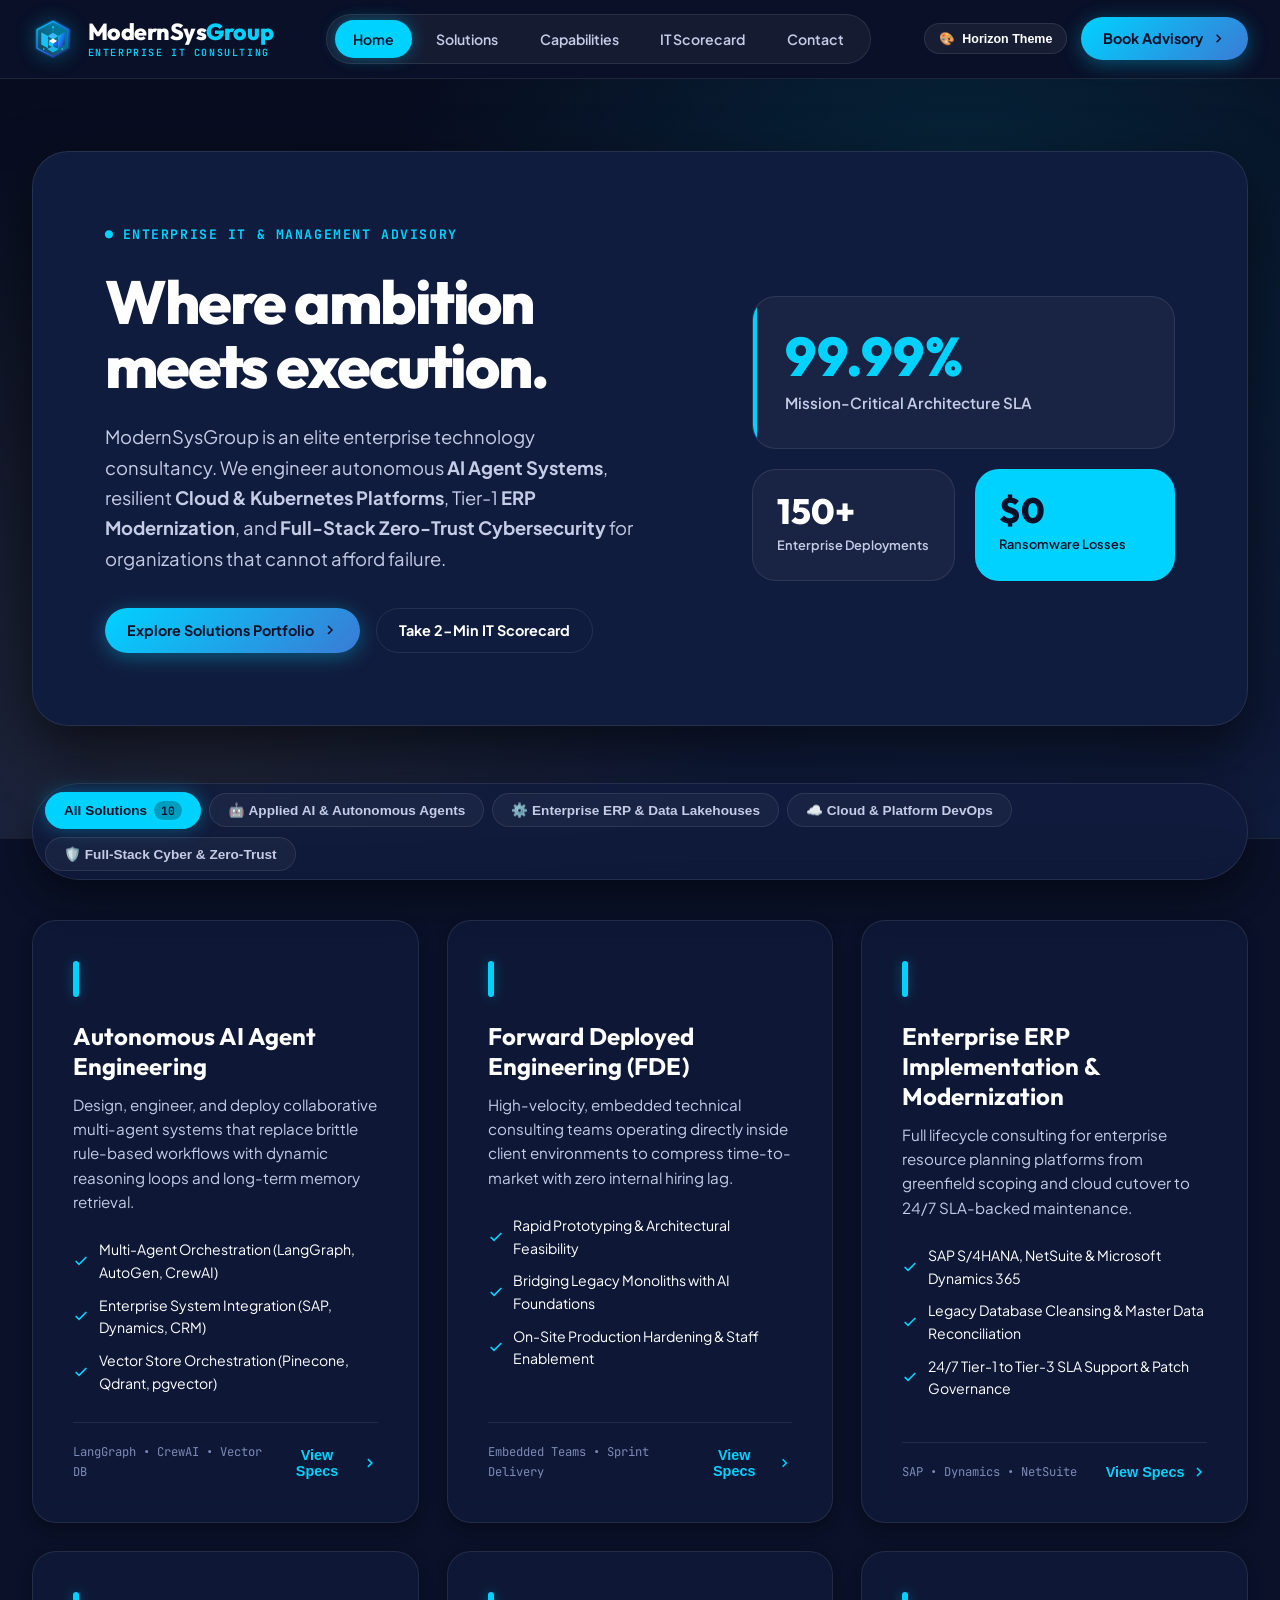
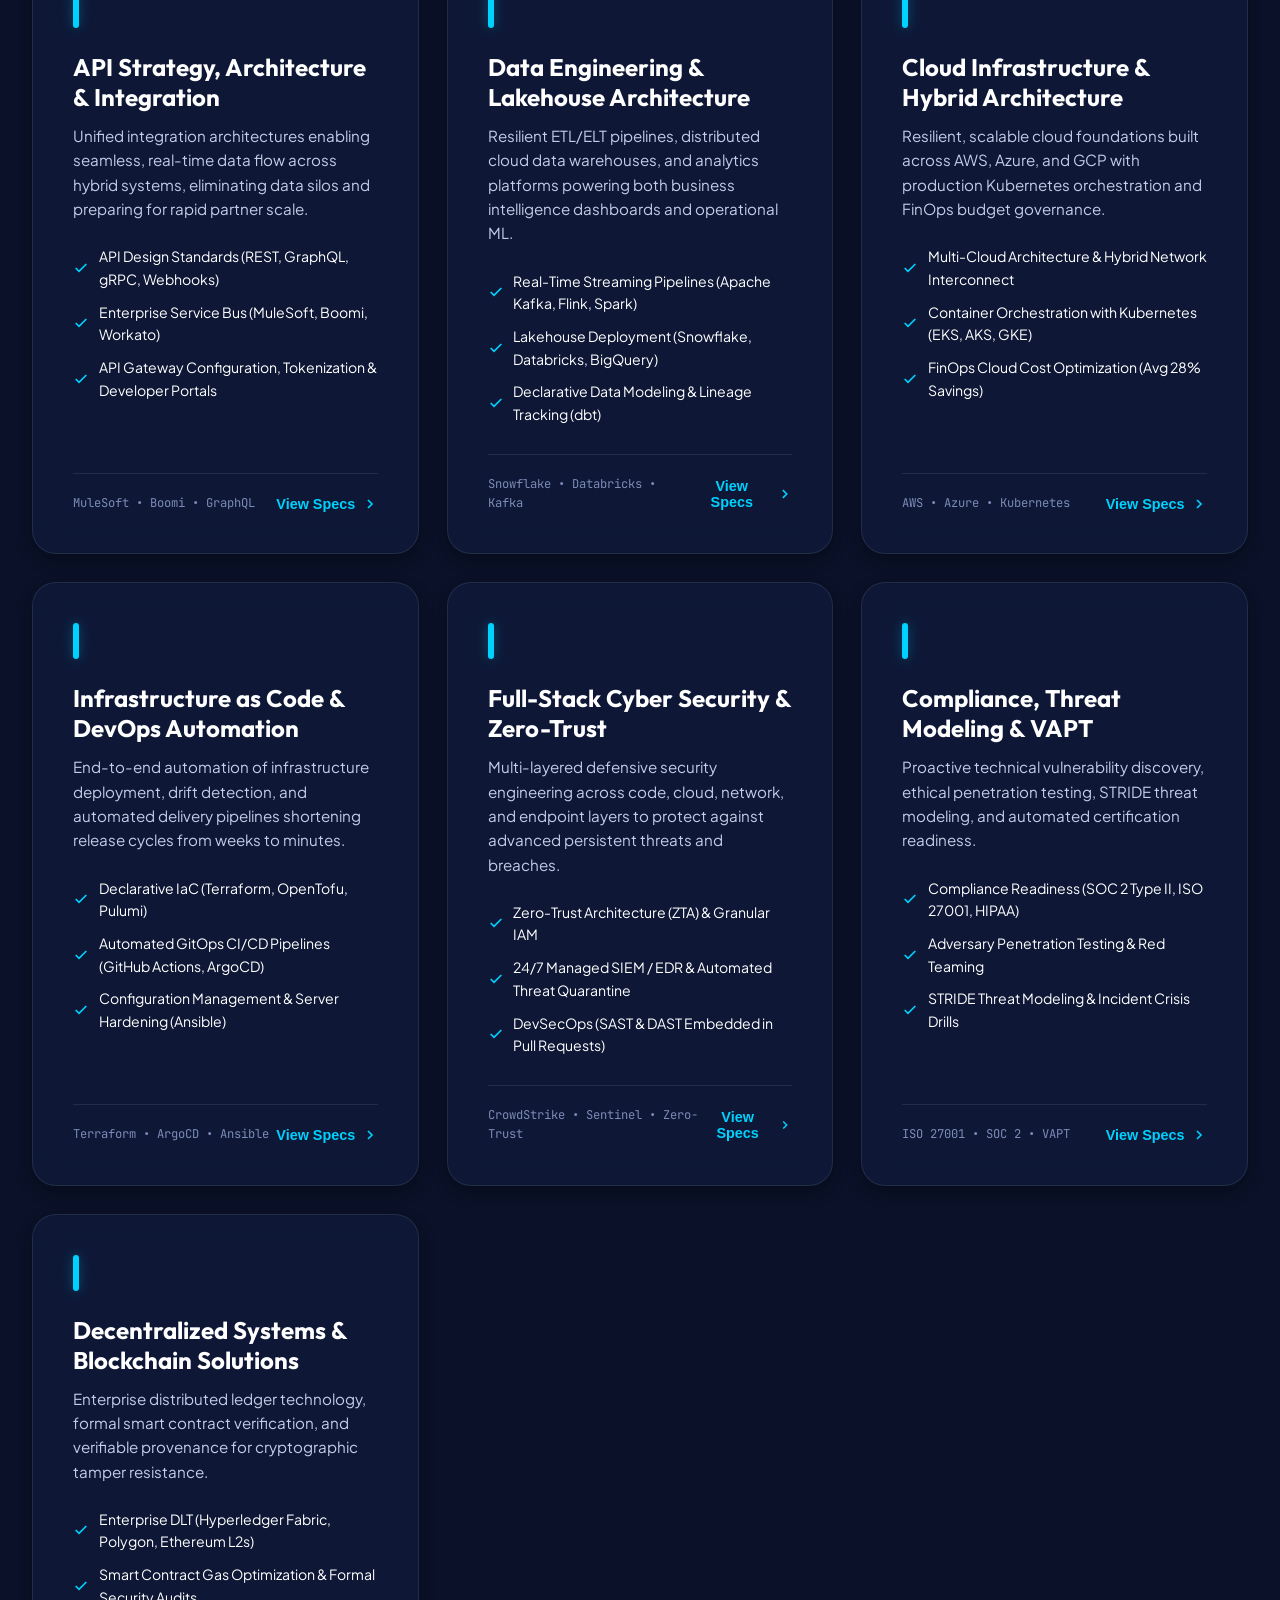
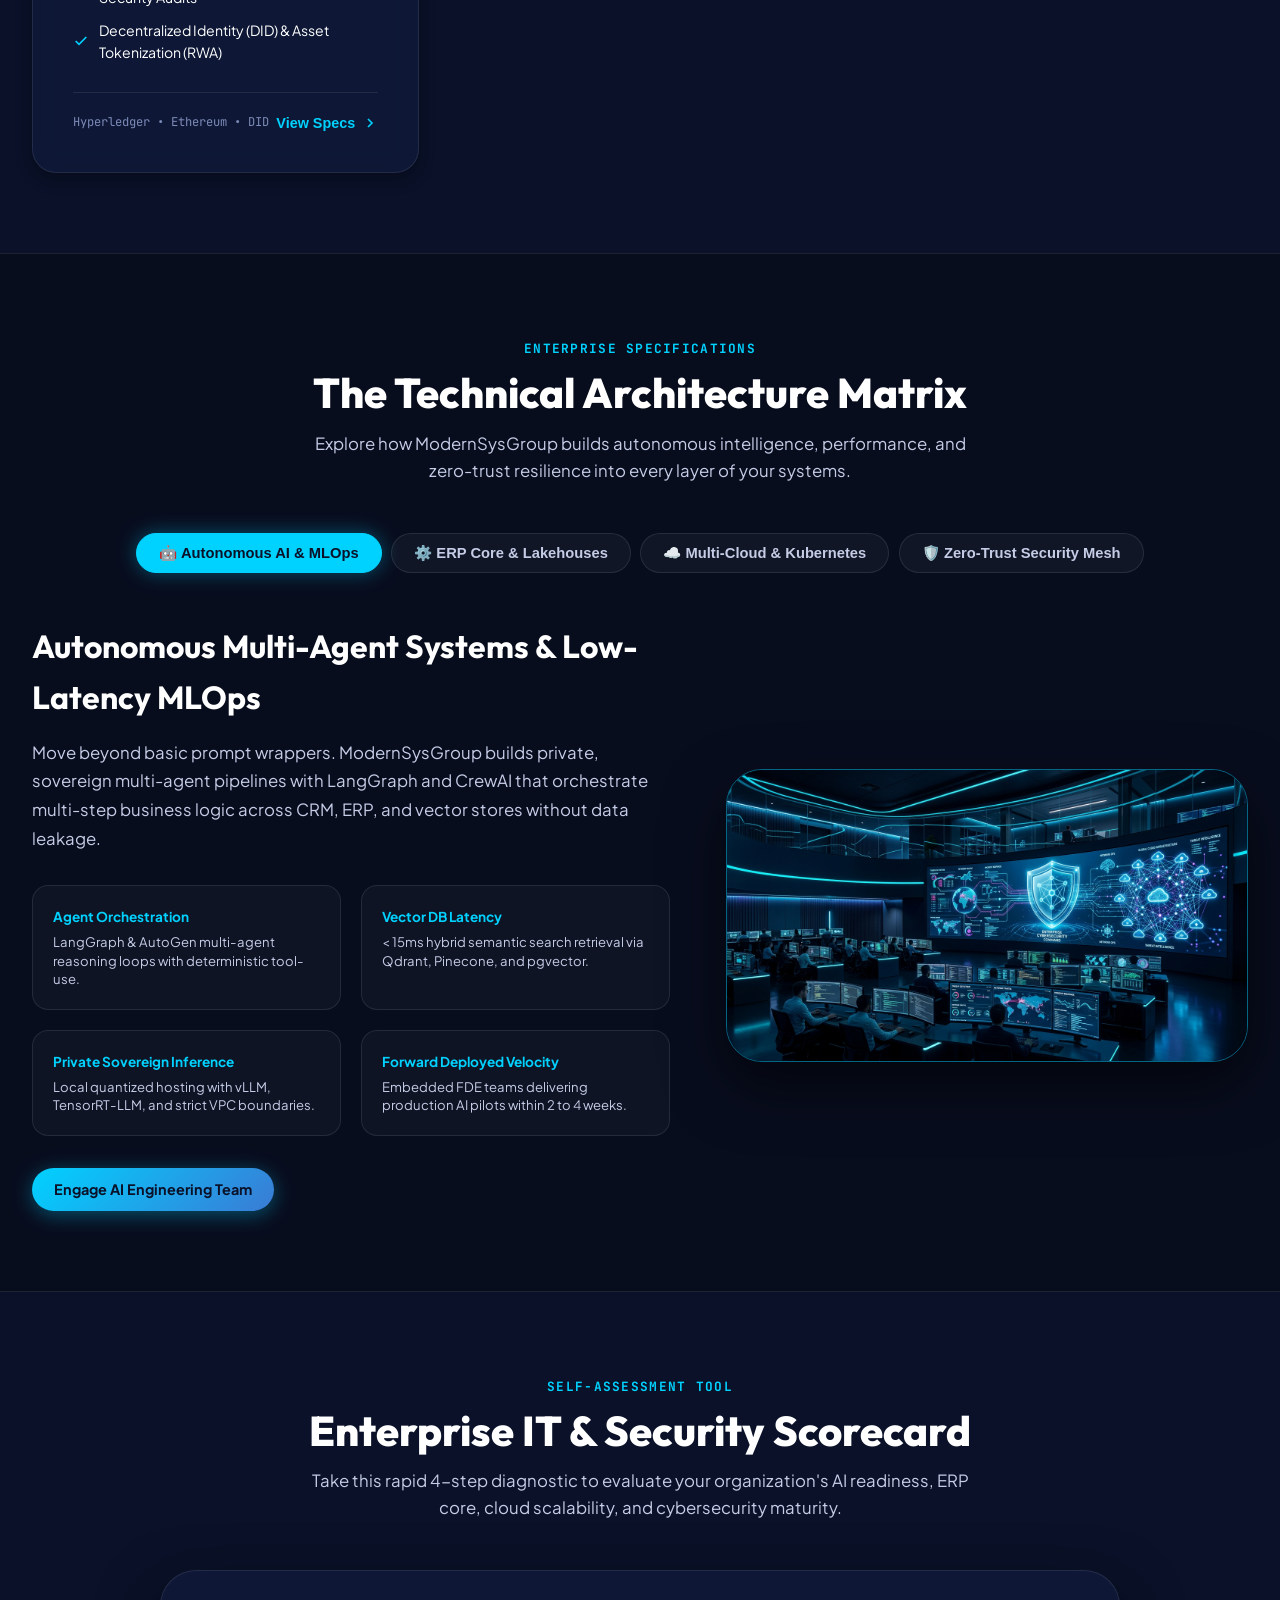
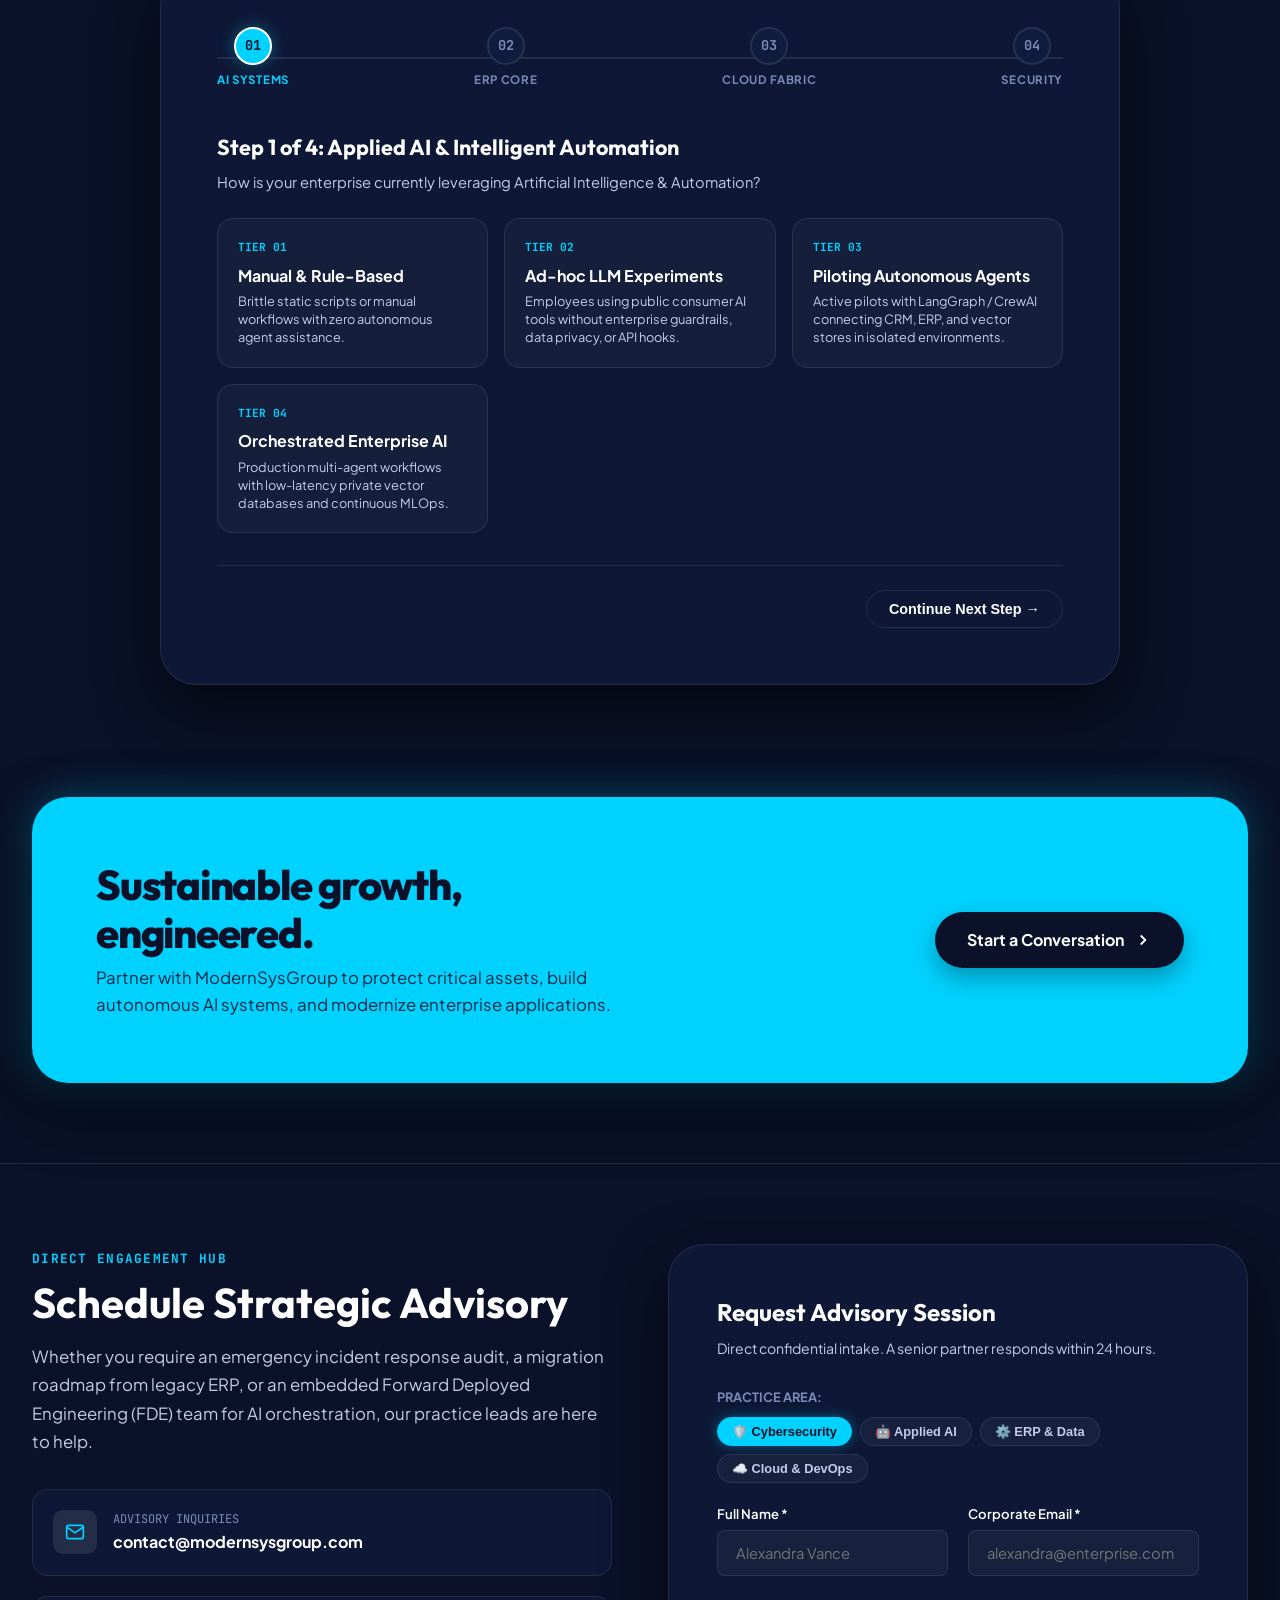
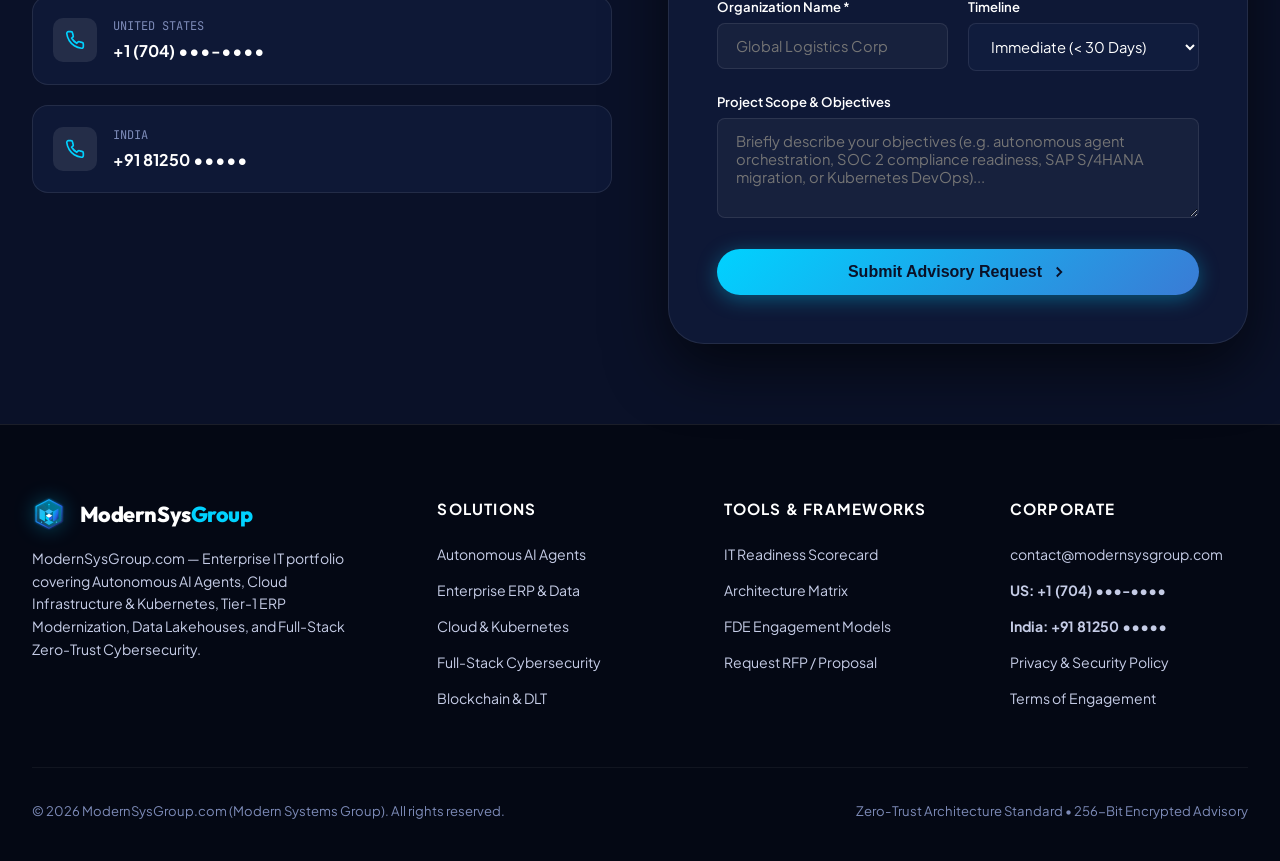
==== commit b8873f2f: "Hide phone numbers partially with click-to-reveal; remove BOT PROTECTED badge and desk/verified labe" ====
--- a/index.html
+++ b/index.html
@@ -775,37 +775,25 @@
               </div>
             </div>
 
-            <!-- US Executive Line (Bot Protected) -->
+            <!-- US Line (Bot Protected) -->
             <div style="display:flex; align-items:center; gap:1rem; padding:1.25rem; background:var(--bg-card); border-radius:var(--radius-md); border:1px solid var(--border-light);">
               <div style="width:44px; height:44px; border-radius:10px; background:var(--border-light); display:flex; align-items:center; justify-content:center; color:var(--accent);">
                 <svg width="20" height="20" viewBox="0 0 24 24" fill="none" stroke="currentColor" stroke-width="2"><path d="M22 16.92v3a2 2 0 0 1-2.18 2 19.79 19.79 0 0 1-8.63-3.07 19.5 19.5 0 0 1-6-6 19.79 19.79 0 0 1-3.07-8.67A2 2 0 0 1 4.11 2h3a2 2 0 0 1 2 1.72 12.84 12.84 0 0 0 .7 2.81 2 2 0 0 1-.45 2.11L8.09 9.91a16 16 0 0 0 6 6l1.27-1.27a2 2 0 0 1 2.11-.45 12.84 12.84 0 0 0 2.81.7A2 2 0 0 1 22 16.92z"></path></svg>
               </div>
               <div style="flex:1;">
-                <div style="display:flex; align-items:center; justify-content:space-between; margin-bottom:2px;">
-                  <span style="font-size:0.75rem; text-transform:uppercase; color:var(--text-dim); font-family:var(--font-mono);">United States / Executive Line</span>
-                  <span class="secure-badge">🛡️ BOT PROTECTED</span>
-                </div>
-                <a href="javascript:void(0)" class="protected-contact-link" data-c-text="LjQjKzozNywjNTQzMDs1MzU=" data-c-tel="LjQ6Mzc1NDM7NTM1" data-masked="+1 (704) •••-••••" aria-label="United States Executive Phone Line">
-                  <span class="contact-num-text">+1 (704) •••-••••</span>
-                  <span class="reveal-btn">Click to Reveal / Call</span>
-                </a>
-              </div>
-            </div>
-
-            <!-- India Regional Desk (Bot Protected) -->
+                <div style="font-size:0.75rem; text-transform:uppercase; color:var(--text-dim); font-family:var(--font-mono); margin-bottom:2px;">United States</div>
+                <a href="javascript:void(0)" class="protected-contact-link" data-c-text="LjQjKzozNywjNTQzMDs1MzU=" data-c-tel="LjQ6Mzc1NDM7NTM1" data-masked="+1 (704) •••-••••" aria-label="United States Phone Line" title="Click to reveal phone number">+1 (704) •••-••••</a>
+              </div>
+            </div>
+
+            <!-- India Line (Bot Protected) -->
             <div style="display:flex; align-items:center; gap:1rem; padding:1.25rem; background:var(--bg-card); border-radius:var(--radius-md); border:1px solid var(--border-light);">
               <div style="width:44px; height:44px; border-radius:10px; background:var(--border-light); display:flex; align-items:center; justify-content:center; color:var(--accent);">
                 <svg width="20" height="20" viewBox="0 0 24 24" fill="none" stroke="currentColor" stroke-width="2"><path d="M22 16.92v3a2 2 0 0 1-2.18 2 19.79 19.79 0 0 1-8.63-3.07 19.5 19.5 0 0 1-6-6 19.79 19.79 0 0 1-3.07-8.67A2 2 0 0 1 4.11 2h3a2 2 0 0 1 2 1.72 12.84 12.84 0 0 0 .7 2.81 2 2 0 0 1-.45 2.11L8.09 9.91a16 16 0 0 0 6 6l1.27-1.27a2 2 0 0 1 2.11-.45 12.84 12.84 0 0 0 2.81.7A2 2 0 0 1 22 16.92z"></path></svg>
               </div>
               <div style="flex:1;">
-                <div style="display:flex; align-items:center; justify-content:space-between; margin-bottom:2px;">
-                  <span style="font-size:0.75rem; text-transform:uppercase; color:var(--text-dim); font-family:var(--font-mono);">India / Regional Desk</span>
-                  <span class="secure-badge">🛡️ BOT PROTECTED</span>
-                </div>
-                <a href="javascript:void(0)" class="protected-contact-link" data-c-text="Ljw0Izs0NTgzIzw4Mzk0" data-c-tel="Ljw0OzQ1ODM8ODM5NA==" data-masked="+91 81250 •••••" aria-label="India Regional Desk Phone Line">
-                  <span class="contact-num-text">+91 81250 •••••</span>
-                  <span class="reveal-btn">Click to Reveal / Call</span>
-                </a>
+                <div style="font-size:0.75rem; text-transform:uppercase; color:var(--text-dim); font-family:var(--font-mono); margin-bottom:2px;">India</div>
+                <a href="javascript:void(0)" class="protected-contact-link" data-c-text="Ljw0Izs0NTgzIzw4Mzk0" data-c-tel="Ljw0OzQ1ODM8ODM5NA==" data-masked="+91 81250 •••••" aria-label="India Phone Line" title="Click to reveal phone number">+91 81250 •••••</a>
               </div>
             </div>
           </div>
@@ -959,8 +947,8 @@
           <h4>Corporate</h4>
           <ul>
             <li><a href="mailto:contact@modernsysgroup.com">contact@modernsysgroup.com</a></li>
-            <li><a href="javascript:void(0)" class="protected-contact-link" data-c-text="LjQjKzozNywjNTQzMDs1MzU=" data-c-tel="LjQ6Mzc1NDM7NTM1" data-prefix="US: " data-masked="US: +1 (704) •••-••••">US: +1 (704) •••-••••</a></li>
-            <li><a href="javascript:void(0)" class="protected-contact-link" data-c-text="Ljw0Izs0NTgzIzw4Mzk0" data-c-tel="Ljw0OzQ1ODM8ODM5NA==" data-prefix="India: " data-masked="India: +91 81250 •••••">India: +91 81250 •••••</a></li>
+            <li><a href="javascript:void(0)" class="protected-contact-link" data-c-text="LjQjKzozNywjNTQzMDs1MzU=" data-c-tel="LjQ6Mzc1NDM7NTM1" data-prefix="US: " data-masked="US: +1 (704) •••-••••" title="Click to reveal phone number">US: +1 (704) •••-••••</a></li>
+            <li><a href="javascript:void(0)" class="protected-contact-link" data-c-text="Ljw0Izs0NTgzIzw4Mzk0" data-c-tel="Ljw0OzQ1ODM8ODM5NA==" data-prefix="India: " data-masked="India: +91 81250 •••••" title="Click to reveal phone number">India: +91 81250 •••••</a></li>
             <li><a href="#">Privacy &amp; Security Policy</a></li>
             <li><a href="#">Terms of Engagement</a></li>
           </ul>
--- a/css/style.css
+++ b/css/style.css
@@ -1300,6 +1300,7 @@
   display: inline-flex;
   align-items: center;
   gap: 0.4rem;
+  cursor: pointer;
   transition: color var(--transition-fast), transform var(--transition-fast);
 }
 
@@ -1308,52 +1309,14 @@
   transform: translateX(2px);
 }
 
-.secure-badge {
-  font-size: 0.62rem;
-  font-family: var(--font-mono);
-  font-weight: 700;
-  padding: 2px 7px;
-  border-radius: 4px;
-  background: rgba(0, 210, 255, 0.1);
-  color: var(--accent);
-  border: 1px solid rgba(0, 210, 255, 0.25);
-  display: inline-flex;
-  align-items: center;
-  gap: 4px;
-  letter-spacing: 0.05em;
-  text-transform: uppercase;
-}
-
-[data-theme="evergreen"] .secure-badge {
-  background: rgba(126, 224, 176, 0.12);
-  color: var(--accent);
-  border-color: rgba(126, 224, 176, 0.28);
-}
-
-.reveal-btn {
-  font-size: 0.65rem;
-  font-family: var(--font-mono);
-  font-weight: 700;
-  padding: 3px 8px;
-  border-radius: 4px;
-  background: rgba(255, 255, 255, 0.08);
-  border: 1px solid var(--border-light);
-  color: var(--accent);
-  margin-left: 0.5rem;
-  transition: all var(--transition-fast);
-  cursor: pointer;
-  letter-spacing: 0.03em;
-}
-
-.protected-contact-link:hover .reveal-btn {
-  background: var(--accent);
-  color: var(--btn-text);
-  border-color: var(--accent);
-}
-
-.protected-contact-link.revealed .reveal-btn {
-  background: rgba(16, 185, 129, 0.15);
-  color: #10b981;
-  border-color: rgba(16, 185, 129, 0.3);
-}
-
+.protected-contact-link.revealed {
+  animation: revealPulse 0.25s ease;
+}
+
+@keyframes revealPulse {
+  0% { opacity: 0.5; }
+  100% { opacity: 1; }
+}
+
+
+
